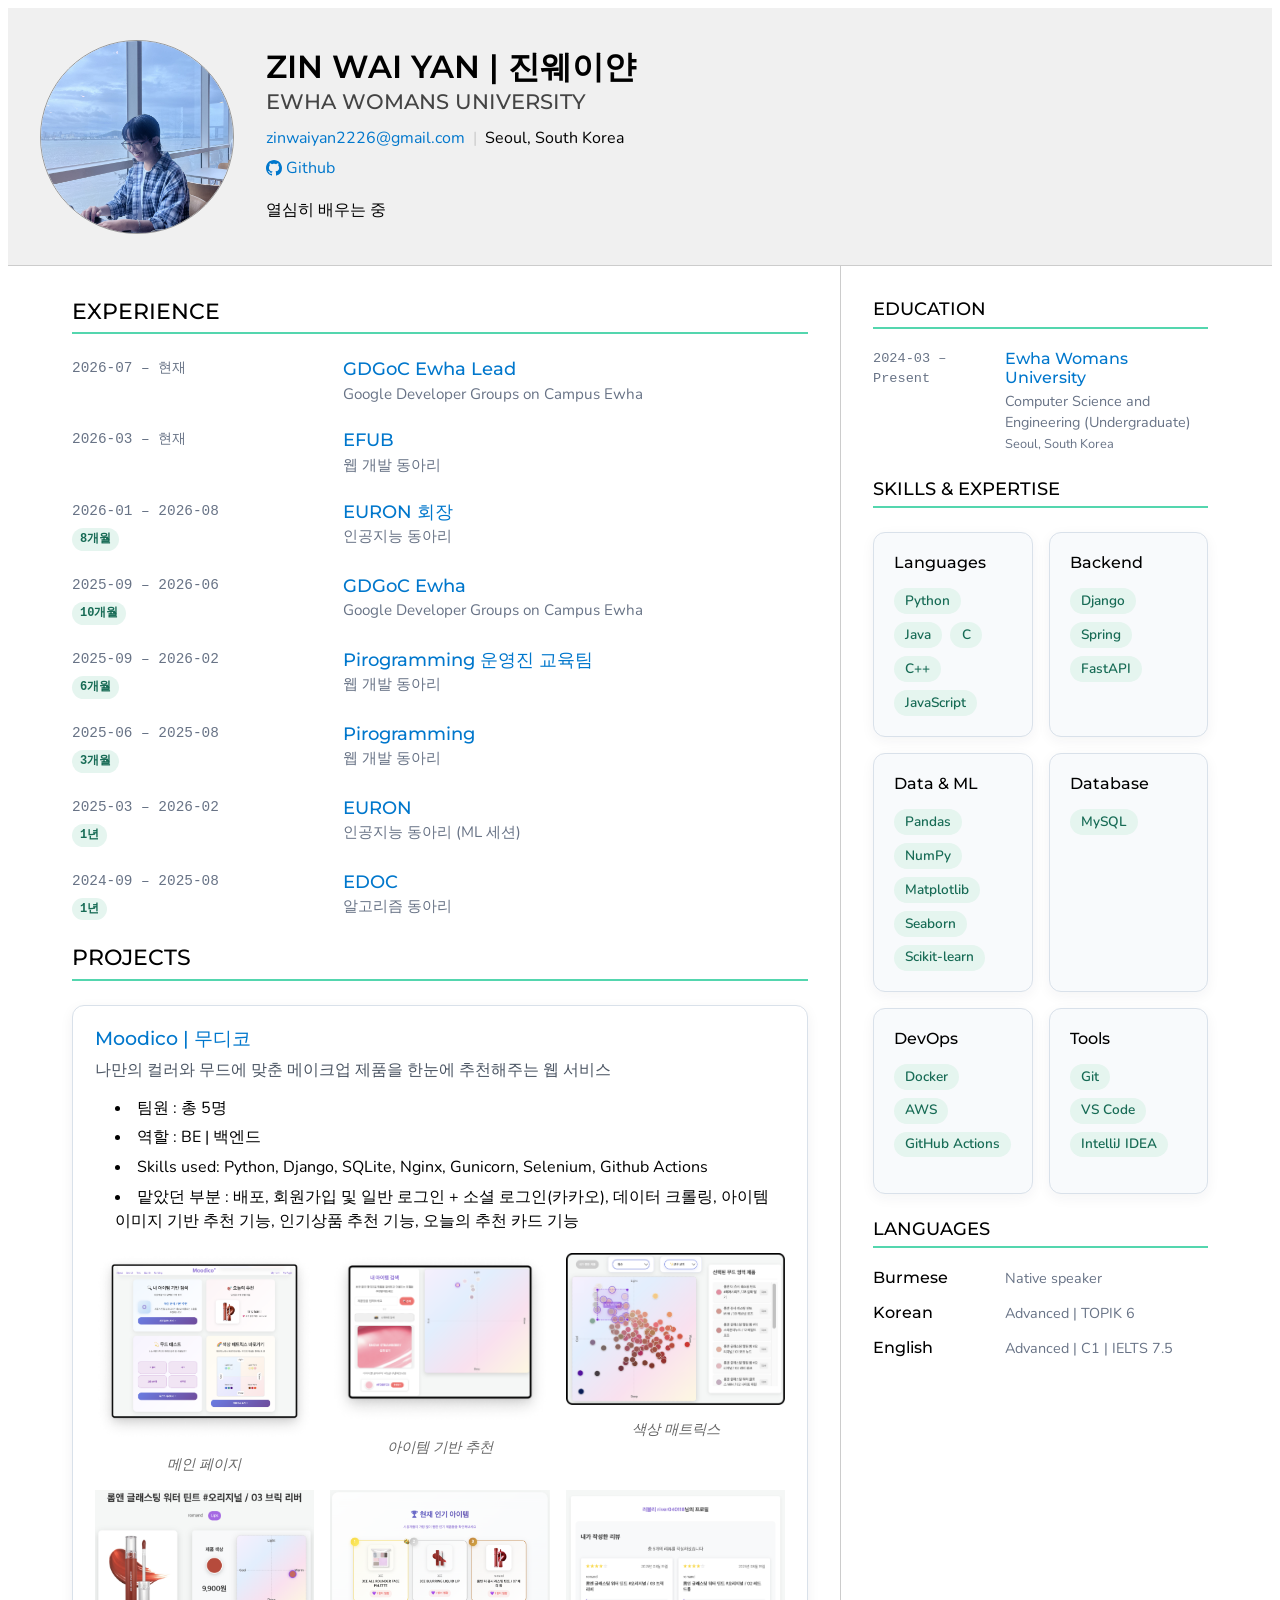
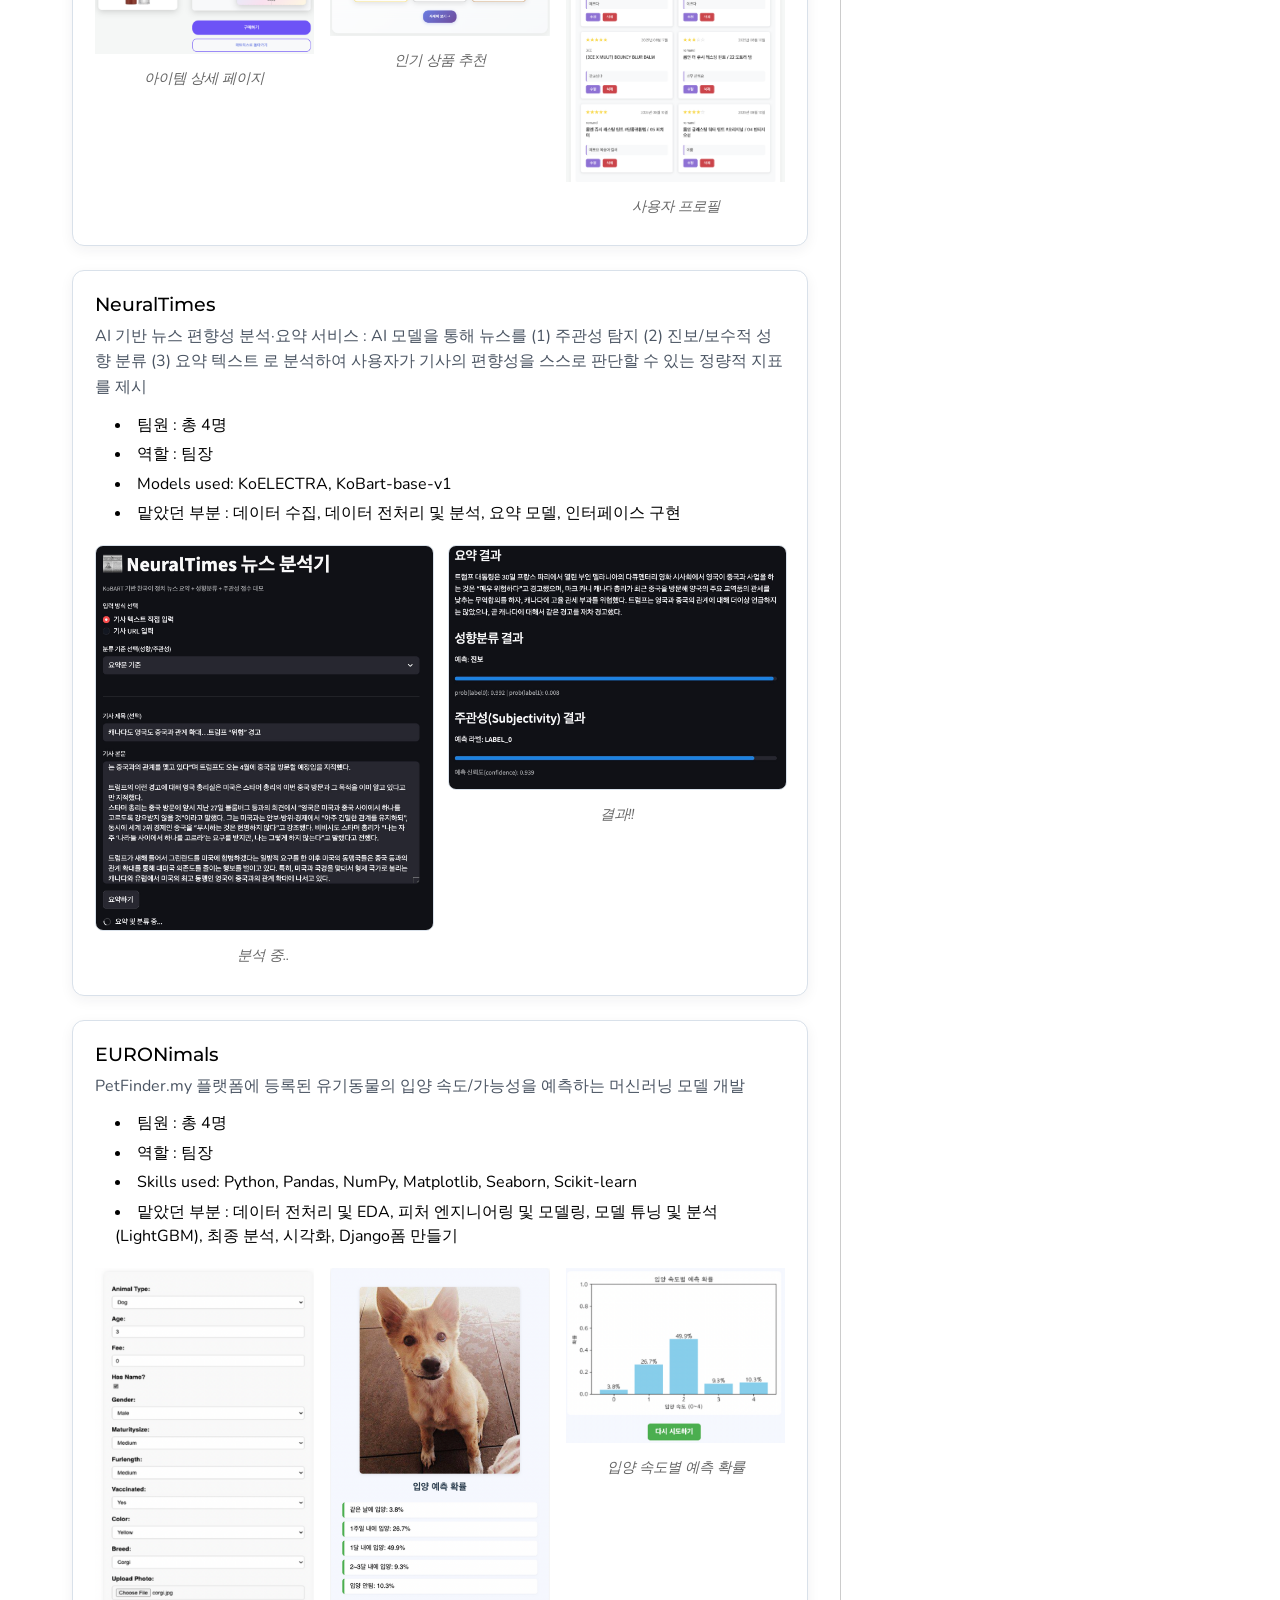
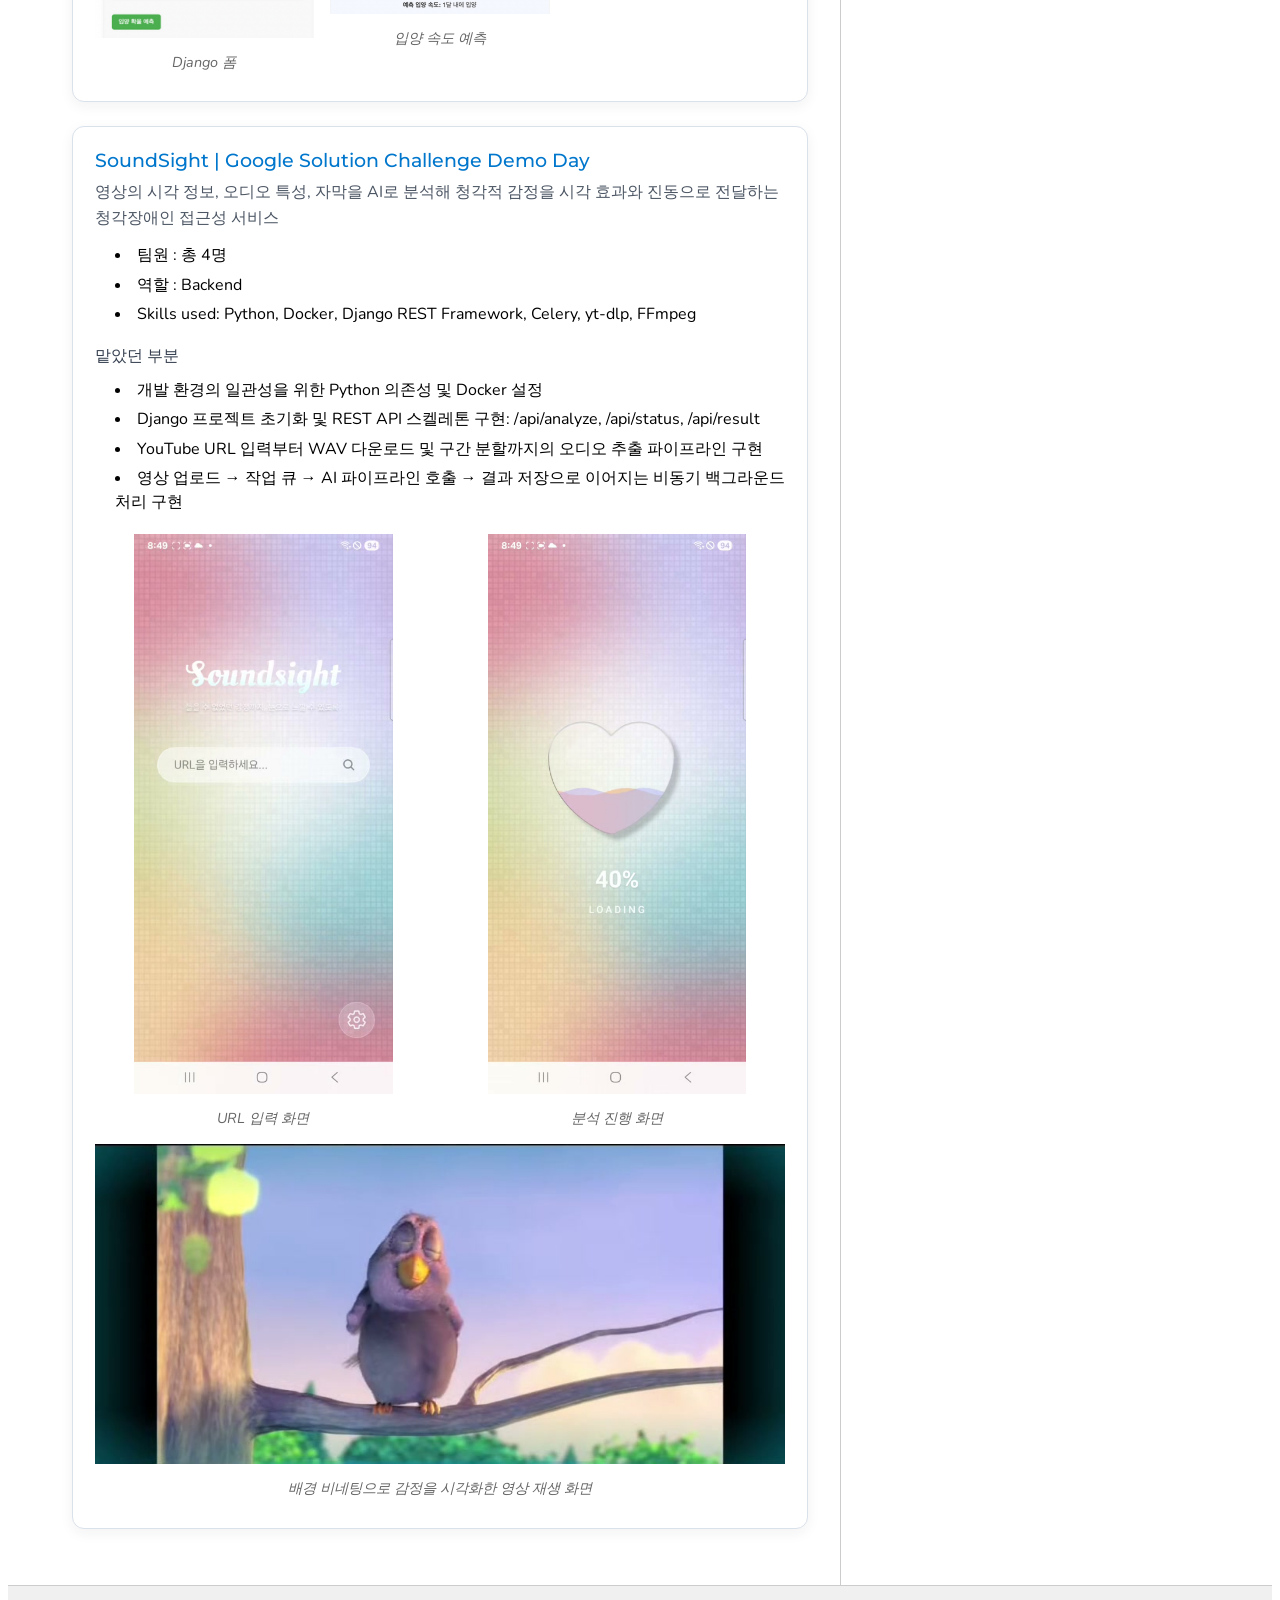
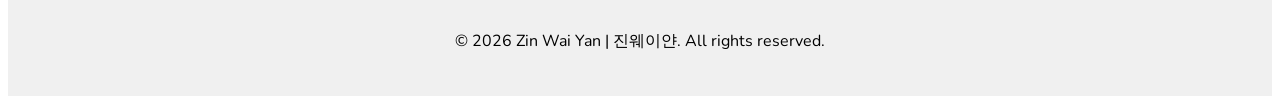
==== index.html @ 956d6617 "Update portfolio content and project galleries" ====
<!DOCTYPE html>
<html lang="en">
  <head>
    <meta charset="utf-8">
    <meta name="viewport" content="width=device-width, initial-scale=1">

    <!-- Site Info -->
    <title>Zin Wai Yan | 진웨이얀 - Portfolio</title>
    <meta name="description" content="Zin Wai Yan | 진웨이얀 - 열심히 배우는 중">
    <meta name="author" content="Zin Wai Yan | 진웨이얀">

    <!-- Open Graph Tags: The title of the page for social media sharing. It can match the title tag or be more descriptive. -->
    <meta property="og:title" content="Zin Wai Yan | 진웨이얀">

    <!-- Open Graph Tags: Typically set to "website" for static sites or "article" for content-heavy pages. -->
    <meta property="og:type" content="website">

    <!-- Open Graph Tags: The URL of the page, used to ensure link previews resolve to the correct page. -->
    <meta property="og:url" content="/index.html">

    <!-- Open Graph Tags: URL of an image that represents the page. Useful for link previews. -->
    <meta property="og:image" content="/portfolio_media/profile.jpg?v=3">

    <!-- Open Graph Tags: Provides an alternative text for the image to improve accessibility. -->
    <meta property="og:image:alt" content="Zin Wai Yan | 진웨이얀 Profile Image">

    <!-- Preconnect for Google Fonts -->
    <link rel="preconnect" href="https://fonts.googleapis.com">
    <link rel="preconnect" href="https://fonts.gstatic.com" crossorigin>

    <!-- Custom Font -->
    <link href="https://fonts.googleapis.com/css2?family=Montserrat:ital,wght@0,100..900;1,100..900&family=Nunito:ital,wght@0,200..1000;1,200..1000&display=swap"
          rel="stylesheet">

    <!-- Stylesheet -->
    <link rel="stylesheet" href="css/modern_normalize.css" />
    <link rel="stylesheet" href="css/html5bp.css">
    <link rel="stylesheet" href="css/main.css?v=10">

    <!-- Set a theme color that matches your website's primary color -->
    <meta name="theme-color" content="#fafafa">

    <!-- Favicon for all browsers -->
    <link rel="icon" href="/favicon.ico" sizes="any">
    <link rel="icon" href="/icon.svg" type="image/svg+xml">

    <!-- Apple touch icon for iOS devices -->
    <link rel="apple-touch-icon" sizes="180x180" href="/icon.png">

    <!-- Web app manifest for Progressive Web Apps -->
    <link rel="manifest" href="/site.webmanifest">

    <!-- Content Security Policy: Uncomment to enhance security by restricting where content can be loaded from (useful for preventing certain attacks like XSS). Update if adding external sources (e.g., Google Fonts, Bootstrap CDN, analytics, etc). -->
    <!-- <meta http-equiv="Content-Security-Policy" content=" default-src 'self'; script-src 'self' code.jquery.com; style-src 'self' fonts.googleapis.com; font-src fonts.gstatic.com; img-src 'self' images.examplecdn.com; "> -->
  </head>

  <body>
    <header class="page-header">
      <div class="container">
        <div class="header-top flex-responsive">
          
            <img class="header-image"
                 width="256"
                 height="256"
                 src="portfolio_media/profile.jpg?v=3"
                 alt="Zin Wai Yan | 진웨이얀 Profile Image" />
          
          <div class="header-info">
            <h1>Zin Wai Yan | 진웨이얀</h1>
            <h2 class="header-label">Ewha Womans University</h2>

              <address>
                <ul class="inline-list flex-responsive">
                  
                    <li>
                      <a href="mailto:zinwaiyan2226@gmail.com">zinwaiyan2226@gmail.com</a>
                    </li>
                  
                  
                  <li>Seoul, South Korea</li>
                </ul>
              </address>
            
            
              <ul class="inline-list flex-responsive">
                
                  <li>
                    <a href="https://github.com/ZinYan"
                       rel="noopener noreferrer"
                       aria-label="Github"
                       class="link-with-icon">
                      <svg aria-hidden="true"
     xmlns="http://www.w3.org/2000/svg"
     role="img"
     width="16"
     height="16"
     fill="currentColor"
     class="bi bi-github"
     viewBox="0 0 16 16">
  <path d="M8 0C3.58 0 0 3.58 0 8c0 3.54 2.29 6.53 5.47 7.59.4.07.55-.17.55-.38 0-.19-.01-.82-.01-1.49-2.01.37-2.53-.49-2.69-.94-.09-.23-.48-.94-.82-1.13-.28-.15-.68-.52-.01-.53.63-.01 1.08.58 1.23.82.72 1.21 1.87.87 2.33.66.07-.52.28-.87.51-1.07-1.78-.2-3.64-.89-3.64-3.95 0-.87.31-1.59.82-2.15-.08-.2-.36-1.02.08-2.12 0 0 .67-.21 2.2.82.64-.18 1.32-.27 2-.27s1.36.09 2 .27c1.53-1.04 2.2-.82 2.2-.82.44 1.1.16 1.92.08 2.12.51.56.82 1.27.82 2.15 0 3.07-1.87 3.75-3.65 3.95.29.25.54.73.54 1.48 0 1.07-.01 1.93-.01 2.2 0 .21.15.46.55.38A8.01 8.01 0 0 0 16 8c0-4.42-3.58-8-8-8" />
</svg>

                      Github
                    </a>
                  </li>
                
              </ul>
            
            <p class="header-summary">열심히 배우는 중</p>
          </div>
        </div>
      </div>
    </header>

    <div class="page-content">
      <div class="container">
        <main>

            <section class="experience-section">
              <h2 class="section-heading">Experience</h2>
              <article class="experience-item"><div class="experience-period">2026-07 – 현재</div><div class="experience-details"><h3><a href="https://www.instagram.com/gdg.ewha?igsh=ZzJtMmdzamJ3aWVy">GDGoC Ewha Lead</a></h3><p class="experience-type">Google Developer Groups on Campus Ewha</p></div></article>
              <article class="experience-item"><div class="experience-period">2026-03 – 현재</div><div class="experience-details"><h3><a href="https://www.instagram.com/ewha_efub?igsh=MW8yaXp4cGxzem56ag==">EFUB</a></h3><p class="experience-type">웹 개발 동아리</p></div></article>
              <article class="experience-item"><div class="experience-period">2026-01 – 2026-08 <span class="duration-badge">8개월</span></div><div class="experience-details"><h3><a href="https://www.instagram.com/euronewha_official?igsh=MW04cmZrdXU3cmtndg==">EURON 회장</a></h3><p class="experience-type">인공지능 동아리</p></div></article>
              <article class="experience-item"><div class="experience-period">2025-09 – 2026-06 <span class="duration-badge">10개월</span></div><div class="experience-details"><h3><a href="https://www.instagram.com/gdg.ewha?igsh=ZzJtMmdzamJ3aWVy">GDGoC Ewha</a></h3><p class="experience-type">Google Developer Groups on Campus Ewha</p></div></article>
              <article class="experience-item"><div class="experience-period">2025-09 – 2026-02 <span class="duration-badge">6개월</span></div><div class="experience-details"><h3><a href="https://www.instagram.com/pirogramming_official?igsh=djZkaHlrbmgxb2du">Pirogramming 운영진 교육팀</a></h3><p class="experience-type">웹 개발 동아리</p></div></article>
              <article class="experience-item"><div class="experience-period">2025-06 – 2025-08 <span class="duration-badge">3개월</span></div><div class="experience-details"><h3><a href="https://www.instagram.com/pirogramming_official?igsh=djZkaHlrbmgxb2du">Pirogramming</a></h3><p class="experience-type">웹 개발 동아리</p></div></article>
              <article class="experience-item"><div class="experience-period">2025-03 – 2026-02 <span class="duration-badge">1년</span></div><div class="experience-details"><h3><a href="https://www.instagram.com/euronewha_official?igsh=MW04cmZrdXU3cmtndg==">EURON</a></h3><p class="experience-type">인공지능 동아리 (ML 세션)</p></div></article>
              <article class="experience-item"><div class="experience-period">2024-09 – 2025-08 <span class="duration-badge">1년</span></div><div class="experience-details"><h3><a href="https://www.instagram.com/ewha_edoc?igsh=MTJzbm9vZ3NydjlnNw==">EDOC</a></h3><p class="experience-type">알고리즘 동아리</p></div></article>
            </section>
          
            <section class="projects-section">
              <h2 class="section-heading">Projects</h2>
                <article class="project-card">
                  <h3>
                    
                      <a href="https://github.com/pirogramming/Moodico">Moodico | 무디코</a>
                    
                  </h3>
                  <p>나만의 컬러와 무드에 맞춘 메이크업 제품을 한눈에 추천해주는 웹 서비스 </p>
                  
                    <ul>
                      <li>팀원 : 총 5명</li><li>역할 : BE | 백엔드</li><li>Skills used: Python, Django, SQLite, Nginx, Gunicorn, Selenium, Github Actions</li><li>맡았던 부분 : 배포, 회원가입 및 일반 로그인 + 소셜 로그인(카카오), 데이터 크롤링, 아이템 이미지 기반 추천 기능, 인기상품 추천 기능, 오늘의 추천 카드 기능</li>
                    </ul>
                  
                  
                    <div class="gallery main-gallery">
                      
                        <figure>
                          <img width="600"
                               height="338"
                               src="portfolio_media/moodico_main.png"
                               alt="메인 페이지">
                          <figcaption>메인 페이지</figcaption>
                        </figure>
                      
                        <figure>
                          <img width="600"
                               height="338"
                               src="portfolio_media/item_based_recommendation.png"
                               alt="아이템 기반 추천">
                          <figcaption>아이템 기반 추천</figcaption>
                        </figure>
                      
                        <figure>
                          <img width="600"
                               height="338"
                               src="portfolio_media/matrix_based.png"
                               alt="색상 매트릭스">
                          <figcaption>색상 매트릭스</figcaption>
                        </figure>
                      
                        <figure>
                          <img width="600"
                               height="338"
                               src="portfolio_media/detail_page.png"
                               alt="아이템 상세 페이지">
                          <figcaption>아이템 상세 페이지</figcaption>
                        </figure>
                      
                        <figure>
                          <img width="600"
                               height="338"
                               src="portfolio_media/popularity_ranking.png"
                               alt="인기 상품 추천">
                          <figcaption>인기 상품 추천</figcaption>
                        </figure>
                      
                        <figure>
                          <img width="600"
                               height="338"
                               src="portfolio_media/user_profile.png"
                               alt="사용자 프로필">
                          <figcaption>사용자 프로필</figcaption>
                        </figure>
                      
                    </div>
                  
                </article>
              
                <article class="project-card">
                  <h3>
                    
                      NeuralTimes
                    
                  </h3>
                  <p>AI 기반 뉴스 편향성 분석·요약 서비스 : AI 모델을 통해 뉴스를 (1) 주관성 탐지 (2) 진보/보수적 성향 분류 (3) 요약 텍스트 로 분석하여 사용자가 기사의 편향성을 스스로 판단할 수 있는 정량적 지표를 제시</p>
                  
                    <ul>
                      <li>팀원 : 총 4명</li><li>역할 : 팀장</li><li>Models used: KoELECTRA, KoBart-base-v1</li><li>맡았던 부분 : 데이터 수집, 데이터 전처리 및 분석, 요약 모델, 인터페이스 구현</li>
                    </ul>
                  
                  
                    <div class="gallery main-gallery neuraltimes-gallery">
                      
                        <figure>
                          <img width="600"
                               height="338"
                               src="portfolio_media/neuraltimes1.JPG"
                               alt="분석 중..">
                          <figcaption>분석 중..</figcaption>
                        </figure>
                      
                        <figure>
                          <img width="600"
                               height="338"
                               src="portfolio_media/neuraltimes2.JPG"
                               alt="결과!!">
                          <figcaption>결과!!</figcaption>
                        </figure>
                      
                    </div>
                  
                </article>
              
                <article class="project-card">
                  <h3>
                    
                      EURONimals
                    
                  </h3>
                  <p>PetFinder.my 플랫폼에 등록된 유기동물의 입양 속도/가능성을 예측하는 머신러닝 모델 개발</p>
                  
                    <ul>
                      <li>팀원 : 총 4명</li><li>역할 : 팀장</li><li>Skills used: Python, Pandas, NumPy, Matplotlib, Seaborn, Scikit-learn</li><li>맡았던 부분 : 데이터 전처리 및 EDA, 피처 엔지니어링 및 모델링, 모델 튜닝 및 분석(LightGBM), 최종 분석, 시각화, Django폼 만들기</li>
                    </ul>
                  
                  
                    <div class="gallery main-gallery">
                      
                        <figure>
                          <img width="600"
                               height="338"
                               src="portfolio_media/euronimals1.png"
                               alt="Django 폼">
                          <figcaption>Django 폼</figcaption>
                        </figure>
                      
                        <figure>
                          <img width="600"
                               height="338"
                               src="portfolio_media/euronimals2.png"
                               alt="입양 속도 예측">
                          <figcaption>입양 속도 예측</figcaption>
                        </figure>
                      
                        <figure>
                          <img width="600"
                               height="338"
                               src="portfolio_media/euronimals3.png"
                               alt="입양 속도별 예측 확률">
                          <figcaption>입양 속도별 예측 확률</figcaption>
                        </figure>
                      
                    </div>
                  
                </article>

                <article class="project-card">
                  <h3><a href="https://github.com/ZinYan/2026-SolutionChallenge">SoundSight | Google Solution Challenge Demo Day</a></h3>
                  <p>영상의 시각 정보, 오디오 특성, 자막을 AI로 분석해 청각적 감정을 시각 효과와 진동으로 전달하는 청각장애인 접근성 서비스</p>
                  <ul>
                    <li>팀원 : 총 4명</li>
                    <li>역할 : Backend</li>
                    <li>Skills used: Python, Docker, Django REST Framework, Celery, yt-dlp, FFmpeg</li>
                  </ul>
                  <h4 class="project-subheading">맡았던 부분</h4>
                  <ul>
                    <li>개발 환경의 일관성을 위한 Python 의존성 및 Docker 설정</li>
                    <li>Django 프로젝트 초기화 및 REST API 스켈레톤 구현: /api/analyze, /api/status, /api/result</li>
                    <li>YouTube URL 입력부터 WAV 다운로드 및 구간 분할까지의 오디오 추출 파이프라인 구현</li>
                    <li>영상 업로드 → 작업 큐 → AI 파이프라인 호출 → 결과 저장으로 이어지는 비동기 백그라운드 처리 구현</li>
                  </ul>
                  <div class="gallery main-gallery soundsight-gallery">
                    <figure>
                      <img width="443" height="960" src="portfolio_media/soundsight_01.jpg" alt="URL 입력 화면">
                      <figcaption>URL 입력 화면</figcaption>
                    </figure>
                    <figure>
                      <img width="443" height="960" src="portfolio_media/soundsight_02.jpg" alt="분석 진행 화면">
                      <figcaption>분석 진행 화면</figcaption>
                    </figure>
                    <figure>
                      <img width="886" height="410" src="portfolio_media/soundsight_04.jpg" alt="배경 비네팅으로 감정을 시각화한 영상 재생 화면">
                      <figcaption>배경 비네팅으로 감정을 시각화한 영상 재생 화면</figcaption>
                    </figure>
                  </div>
                </article>

            </section>






          
        </main>

        <!-- Sidebar Section -->
        <aside>
          
            <section class="education-section">
              <h2 class="section-heading">Education</h2>
              
                <article class="education-item">
                  <div class="education-period">2024-03 – Present</div>
                  <div class="education-details">
                    <h3><a href="https://ewha.ac.kr">Ewha Womans University</a></h3>
                    <p class="education-degree">Computer Science and Engineering (Undergraduate)</p>
                    <p class="education-location">Seoul, South Korea</p>
                  </div>
                </article>
              
            </section>
          

          
            <section class="skills-section">
              <h2 class="section-heading">Skills &amp; Expertise</h2>
              <div class="skills-grid">
                <article class="skill-card"><h3>Languages</h3><div class="skill-tags"><span class="skill-tag">Python</span><span class="skill-tag">Java</span><span class="skill-tag">C</span><span class="skill-tag">C++</span><span class="skill-tag">JavaScript</span></div></article>
                <article class="skill-card"><h3>Backend</h3><div class="skill-tags"><span class="skill-tag">Django</span><span class="skill-tag">Spring</span><span class="skill-tag">FastAPI</span></div></article>
                <article class="skill-card"><h3>Data &amp; ML</h3><div class="skill-tags"><span class="skill-tag">Pandas</span><span class="skill-tag">NumPy</span><span class="skill-tag">Matplotlib</span><span class="skill-tag">Seaborn</span><span class="skill-tag">Scikit-learn</span></div></article>
                <article class="skill-card"><h3>Database</h3><div class="skill-tags"><span class="skill-tag">MySQL</span></div></article>
                <article class="skill-card"><h3>DevOps</h3><div class="skill-tags"><span class="skill-tag">Docker</span><span class="skill-tag">AWS</span><span class="skill-tag">GitHub Actions</span></div></article>
                <article class="skill-card"><h3>Tools</h3><div class="skill-tags"><span class="skill-tag">Git</span><span class="skill-tag">VS Code</span><span class="skill-tag">IntelliJ IDEA</span></div></article>
              </div>
            </section>
          

          
            <section class="languages-section">
              <h2 class="section-heading">Languages</h2>
              <div class="languages-list">
                
                  <article class="language-item">
                    <h3>Burmese</h3>
                    <p>Native speaker</p>
                  </article>
                
                  <article class="language-item">
                    <h3>Korean</h3>
                    <p>Advanced | TOPIK 6</p>
                  </article>
                
                  <article class="language-item">
                    <h3>English</h3>
                    <p>Advanced | C1 | IELTS 7.5</p>
                  </article>
                
              </div>
            </section>
          

        </aside>
      </div>
    </div>

    <footer class="page-footer">
      <div class="container">
        <p>© 2026 Zin Wai Yan | 진웨이얀. All rights reserved.</p>
      </div>
    </footer>

    <script src="js/app.js"></script>
  </body>
</html>
---- css/main.css ----
:root {
  --link-color: #0077cc;
  --link-color-hover: #00487c;
  --header-footer-bg-color: #f0f0f0;
  --aside-accent-color: #9d836b;
  --skill-bar-fill-color: #f3e4c6;
  --blockquote-bg-color: #f7fafc;
  --blockquote-accent-color: #4a5568;
  --blockquote-text-color: #4a5568;
  --spacing-inline: 0.5rem;
}

/* Base Styles */
body {
  font-family: "Nunito", "Segoe UI", "Helvetica Neue", Helvetica, Arial,
    sans-serif;
  font-weight: 400;
  display: grid;
  grid-template-rows: auto 1fr auto;
  min-height: 100vh;
}

h1,
h2,
h3,
h4,
h5,
h6 {
  margin: 0;
  font-family: "Montserrat", "Segoe UI", "Helvetica Neue", Helvetica, Arial,
    sans-serif;
  font-weight: 400;
  line-height: 1.2;
}

h1 {
  font-size: 2rem;
  font-weight: 600;
  text-transform: uppercase;
}

h2 {
  font-size: 1.4rem;
  font-weight: 500;
  text-transform: uppercase;
}

h3 {
  font-size: 1.1rem;
  font-weight: 500;
}

h4 {
  font-size: 1rem;
  font-weight: 500;
}

h5 {
  font-size: 1rem;
  font-weight: 500;
}

h6 {
  font-size: 1rem;
  font-weight: 500;
}

p {
  margin: 0.75rem 0;
}

a {
  color: var(--link-color) !important;
  text-decoration: none;
}

a:hover {
  color: var(--link-color-hover);
  text-decoration: underline;
}

address {
  font-style: normal;
}

figure,
ul {
  margin: 0;
  padding: 0;
}

header,
main,
aside,
footer {
  padding: 2rem;
}

header {
  padding-bottom: 0.5rem;
}

aside {
  border-top: 1px solid #ccc;
}

footer {
  text-align: center;
}

section {
  margin-bottom: 1.5rem;
}

/* Utility */
.block {
  display: block;
  margin: 0.25rem 0;
}

.flex-responsive {
  display: flex;
  flex-direction: column;
  align-items: center;
  text-align: center;
}

/* Main Layout */
.container {
  width: 100%;
  max-width: 1200px;
  margin: 0 auto;
}

.page-content .container {
  display: grid;
  grid-template-columns: 1fr;
}

.page-header,
.page-footer {
  background: var(--header-footer-bg-color);
}

.page-header {
  border-bottom: 1px solid #ccc;
}

.page-header .container {
  display: flex;
  flex-direction: column;
}

.header-top {
  gap: 1rem;
}

.header-image {
  width: 100%;
  max-width: 256px;
  aspect-ratio: 1 / 1;
  border-radius: 50%;
  object-fit: cover;
  border: 1px solid #999;
}

.header-info ul {
  margin: 1rem 0;
}

.link-with-icon {
  display: flex;
  align-items: center;
  gap: 0.25rem;
}

.header-label {
  font-size: 1.3rem;
  color: #444;
  margin-top: 0.2rem;
  margin-bottom: 0.8rem;
}

.header-summary {
  margin: 1.25rem 0;
}

.page-footer {
  border-top: 1px solid #ccc;
}

.section-heading {
  display: flex;
  align-items: center;
  text-align: center;
  margin-bottom: 1rem;
}

.section-heading::before,
.section-heading::after {
  content: "";
  flex: 1;
  border-bottom: 1px solid #ccc;
  margin: 0 1rem;
}

aside .section-heading {
  align-items: flex-start;
  text-align: left;
  border-left: 4px solid var(--aside-accent-color);
  padding-left: 0.5rem;
  margin-bottom: 0.75rem;
}

aside .section-heading::before,
aside .section-heading::after {
  content: none;
}

.section-label {
  font-family: inherit;
  font-size: 0.9rem;
  color: #444;
  font-weight: 400;
}

.section-label {
  margin-top: 0.25rem;
  margin-bottom: 0.5rem;
}

.experience-section > .section-heading,
.skills-section > .section-heading {
  display: block;
  margin-bottom: 1.5rem;
  padding: 0 0 0.45rem;
  border: 0;
  border-bottom: 2px solid #54d6ae;
  text-align: left;
}

.experience-section > .section-heading::before,
.experience-section > .section-heading::after,
.skills-section > .section-heading::before,
.skills-section > .section-heading::after {
  content: none;
}

.experience-item {
  display: grid;
  grid-template-columns: minmax(160px, 0.85fr) minmax(0, 1.65fr);
  gap: 2rem;
  align-items: start;
  margin-bottom: 1.5rem;
}

.experience-period {
  color: #687386;
  font-family: ui-monospace, SFMono-Regular, Menlo, Monaco, Consolas, monospace;
  font-size: 0.9rem;
  line-height: 1.5;
  white-space: nowrap;
}

.experience-period .duration-badge {
  display: table;
  margin: 0.35rem 0 0;
  font-family: inherit;
}

.experience-details h3 {
  margin: 0 0 0.2rem;
}

.experience-type {
  margin: 0;
  color: #687386;
  font-size: 0.95rem;
  line-height: 1.5;
}

.education-section .section-heading,
.languages-section .section-heading {
  display: block;
  margin-bottom: 1.25rem;
  padding: 0 0 0.45rem;
  border: 0;
  border-bottom: 2px solid #54d6ae;
  text-align: left;
}

.education-section .section-heading::before,
.education-section .section-heading::after,
.languages-section .section-heading::before,
.languages-section .section-heading::after {
  content: none;
}

.education-item {
  display: grid;
  grid-template-columns: minmax(110px, 0.8fr) minmax(0, 1.4fr);
  gap: 1rem;
  align-items: start;
}

.education-period {
  color: #687386;
  font-family: ui-monospace, SFMono-Regular, Menlo, Monaco, Consolas, monospace;
  font-size: 0.85rem;
  line-height: 1.5;
}

.education-details h3 {
  margin: 0 0 0.25rem;
}

.education-degree,
.education-location {
  margin: 0.15rem 0 0;
  color: #687386;
  font-size: 0.9rem;
  line-height: 1.45;
}

.education-location {
  font-size: 0.8rem;
}

.projects-section > .section-heading {
  display: block;
  margin-bottom: 1.5rem;
  padding-bottom: 0.45rem;
  border-bottom: 2px solid #54d6ae;
  text-align: left;
}

.projects-section > .section-heading::before,
.projects-section > .section-heading::after {
  content: none;
}

.project-card {
  margin-bottom: 1.5rem;
  padding: 1.35rem;
  border: 1px solid #d9e1ea;
  border-radius: 12px;
  background: #fff;
  box-shadow: 0 4px 14px rgba(30, 41, 59, 0.06);
}

.project-card > h3 {
  margin-top: 0;
  margin-bottom: 0.5rem;
  font-size: 1.2rem;
}

.project-card > p {
  margin-top: 0;
  color: #4b5563;
  line-height: 1.6;
}

.project-card > ul {
  margin-bottom: 1.25rem;
  padding-left: 1.25rem;
}

.project-card > ul li {
  margin-bottom: 0.35rem;
  line-height: 1.5;
}

.project-subheading {
  margin: 1rem 0 0.35rem;
  color: #374151;
  font-size: 1rem;
}

.project-videos {
  display: grid;
  place-items: center;
  margin-top: 1rem;
}

.project-videos figure {
  width: min(100%, 420px);
}

.project-video {
  display: block;
  width: 100%;
  max-height: 620px;
  border-radius: 10px;
  background: #111827;
}

.main-gallery.soundsight-gallery {
  grid-template-columns: repeat(2, minmax(0, 1fr));
  align-items: start;
}

.soundsight-gallery img {
  max-height: 560px;
  object-fit: contain;
}

.soundsight-gallery figure:last-child {
  grid-column: 1 / -1;
}

.main-gallery.neuraltimes-gallery {
  grid-template-columns: repeat(2, minmax(0, 1fr));
  gap: 1rem;
}

.neuraltimes-gallery img {
  width: 100%;
  max-height: 460px;
  object-fit: contain;
  border: 1px solid #d9e1ea;
  border-radius: 8px;
}

@media (max-width: 600px) {
  .main-gallery.neuraltimes-gallery {
    grid-template-columns: 1fr;
  }
}

@media (max-width: 600px) {
  .main-gallery.soundsight-gallery {
    grid-template-columns: 1fr;
  }
}

.languages-list {
  display: grid;
  gap: 0.9rem;
}

.language-item {
  display: grid;
  grid-template-columns: minmax(110px, 0.8fr) minmax(0, 1.4fr);
  gap: 1rem;
  align-items: baseline;
}

.language-item h3,
.language-item p {
  margin: 0;
}

.language-item p {
  color: #687386;
  font-size: 0.9rem;
  line-height: 1.45;
}

.duration-badge {
  display: inline-block;
  margin-left: 0.5rem;
  padding: 0.15rem 0.5rem;
  border-radius: 999px;
  background-color: #e5f5ef;
  color: #176b55;
  font-size: 0.75rem;
  font-weight: 600;
  vertical-align: middle;
}

@media (max-width: 600px) {
  .experience-item {
    grid-template-columns: 1fr;
    gap: 0.25rem;
    margin-bottom: 1.5rem;
  }

  .experience-period {
    white-space: normal;
  }
}

@media (max-width: 420px) {
  .education-item,
  .language-item {
    grid-template-columns: 1fr;
    gap: 0.35rem;
  }
}

/* Images */
img {
  max-width: 100%;
  height: auto;
}

.gallery {
  display: grid;
  gap: 1rem;
  justify-items: center;
  margin: 0.5rem 0;
}

.main-gallery {
  grid-template-columns: 1fr;
}

.side-gallery {
  grid-template-columns: 1fr;
}

figcaption {
  text-align: center;
  color: #666;
  font-size: 0.9rem;
  margin-top: 0.5rem;
  font-style: italic;
}

/* Lists */
main ul,
aside ul {
  list-style-type: disc;
  list-style-position: inside;
  padding-left: 0;
  margin: 0.75rem 0;
}

main li,
aside li {
  margin-bottom: 0.5rem;
}

.unstyled-list {
  list-style: none;
}

.inline-list {
  list-style: none;
  gap: 0.25rem;
}

.inline-list li {
  display: flex; /* This is for HTML Whitespace Issues */
}

/* Skills */
.skills-grid {
  display: grid;
  grid-template-columns: repeat(2, minmax(0, 1fr));
  gap: 1rem;
}

.skill-card {
  min-height: 9rem;
  padding: 1.25rem;
  border: 1px solid #d9e1ea;
  border-radius: 12px;
  background: #f8fafc;
  box-shadow: 0 4px 14px rgba(30, 41, 59, 0.05);
}

.skill-card h3 {
  margin: 0 0 1rem;
}

.skill-tags {
  display: flex;
  flex-wrap: wrap;
  gap: 0.5rem;
}

.skill-tag {
  display: inline-flex;
  align-items: center;
  padding: 0.3rem 0.7rem;
  border-radius: 999px;
  background: #e5f5ef;
  color: #176b55;
  font-size: 0.85rem;
  font-weight: 600;
  line-height: 1.2;
}

@media (max-width: 600px) {
  .skills-grid {
    grid-template-columns: 1fr;
  }

  .skill-card {
    min-height: auto;
  }
}

/* Legacy skillbars */
.skill-bar {
  width: 100%;
  height: 1.5rem;
  margin-top: 0.25rem;
  margin-bottom: 1rem;
  background: #eee;
  border: 1px solid #848484;
  border-radius: 2px;
  overflow: hidden;
}

.skill-bar-fill {
  height: 100%;
  background: var(--skill-bar-fill-color) !important;
  border-right: 1px solid #848484;
  border-radius: 2px;
  display: flex;
  align-items: center;
  padding-left: 0.5rem;
}

.skill-bar-label {
  color: #333;
  font-size: 0.9rem;
  white-space: nowrap;
}

.w-0 {
  width: 0%;
}

.w-10 {
  width: 10%;
}

.w-20 {
  width: 20%;
}

.w-25 {
  width: 25%;
}

.w-30 {
  width: 30%;
}

.w-40 {
  width: 40%;
}

.w-50 {
  width: 50%;
}

.w-60 {
  width: 60%;
}

.w-70 {
  width: 70%;
}

.w-75 {
  width: 75%;
}

.w-80 {
  width: 80%;
}

.w-90 {
  width: 90%;
}

.w-100 {
  width: 100%;
  border-right: none;
}

/* Blockquotes */
blockquote {
  margin: 1rem 2rem;
  padding: 1.5rem 2rem;
  background-color: var(--blockquote-bg-color);
  border-left: 4px solid var(--blockquote-accent-color);
  font-style: italic;
  color: var(--blockquote-text-color);
  line-height: 1.6;
  border-radius: 0 4px 4px 0;
  box-shadow: 0 1px 3px rgba(0, 0, 0, 0.1);
}

@media (min-width: 37.5rem) {
  .main-gallery {
    grid-template-columns: repeat(3, 1fr);
  }

  .side-gallery {
    grid-template-columns: repeat(2, 1fr);
  }
}

@media (min-width: 48rem) {
  aside {
    border-top: none;
    border-left: 1px solid #ccc;
  }

  aside h1 {
    font-size: 1.4rem;
  }

  aside h2 {
    font-size: 1.1rem;
  }

  aside h3 {
    font-size: 1rem;
  }

  aside h4 {
    font-size: 1rem;
  }

  aside h5 {
    font-size: 1rem;
  }

  aside h6 {
    font-size: 1rem;
  }

  header {
    padding-bottom: 1.5rem;
  }

  .flex-responsive {
    flex-direction: row;
    align-items: flex-start;
    text-align: left;
  }

  .page-content .container {
    grid-template-columns: 2fr 1fr;
  }

  .header-top {
    gap: 2rem;
  }

  .header-image {
    max-width: 192px;
  }

  .header-info {
    margin-top: 0.5rem;
  }

  .page-header ul {
    margin: 0.5rem 0;
  }

  .inline-list {
    gap: var(--spacing-inline);
  }

  .inline-list li:not(:last-child)::after {
    content: "|";
    margin-left: var(--spacing-inline);
    color: #ccc;
  }

  .side-gallery {
    grid-template-columns: 1fr;
  }
}

@media print {
  .skill-bar-label {
    background: transparent !important;
    background-color: transparent !important;
    mix-blend-mode: darken;
  }

  body {
    -webkit-print-color-adjust: exact !important;
    print-color-adjust: exact !important;
  }
}
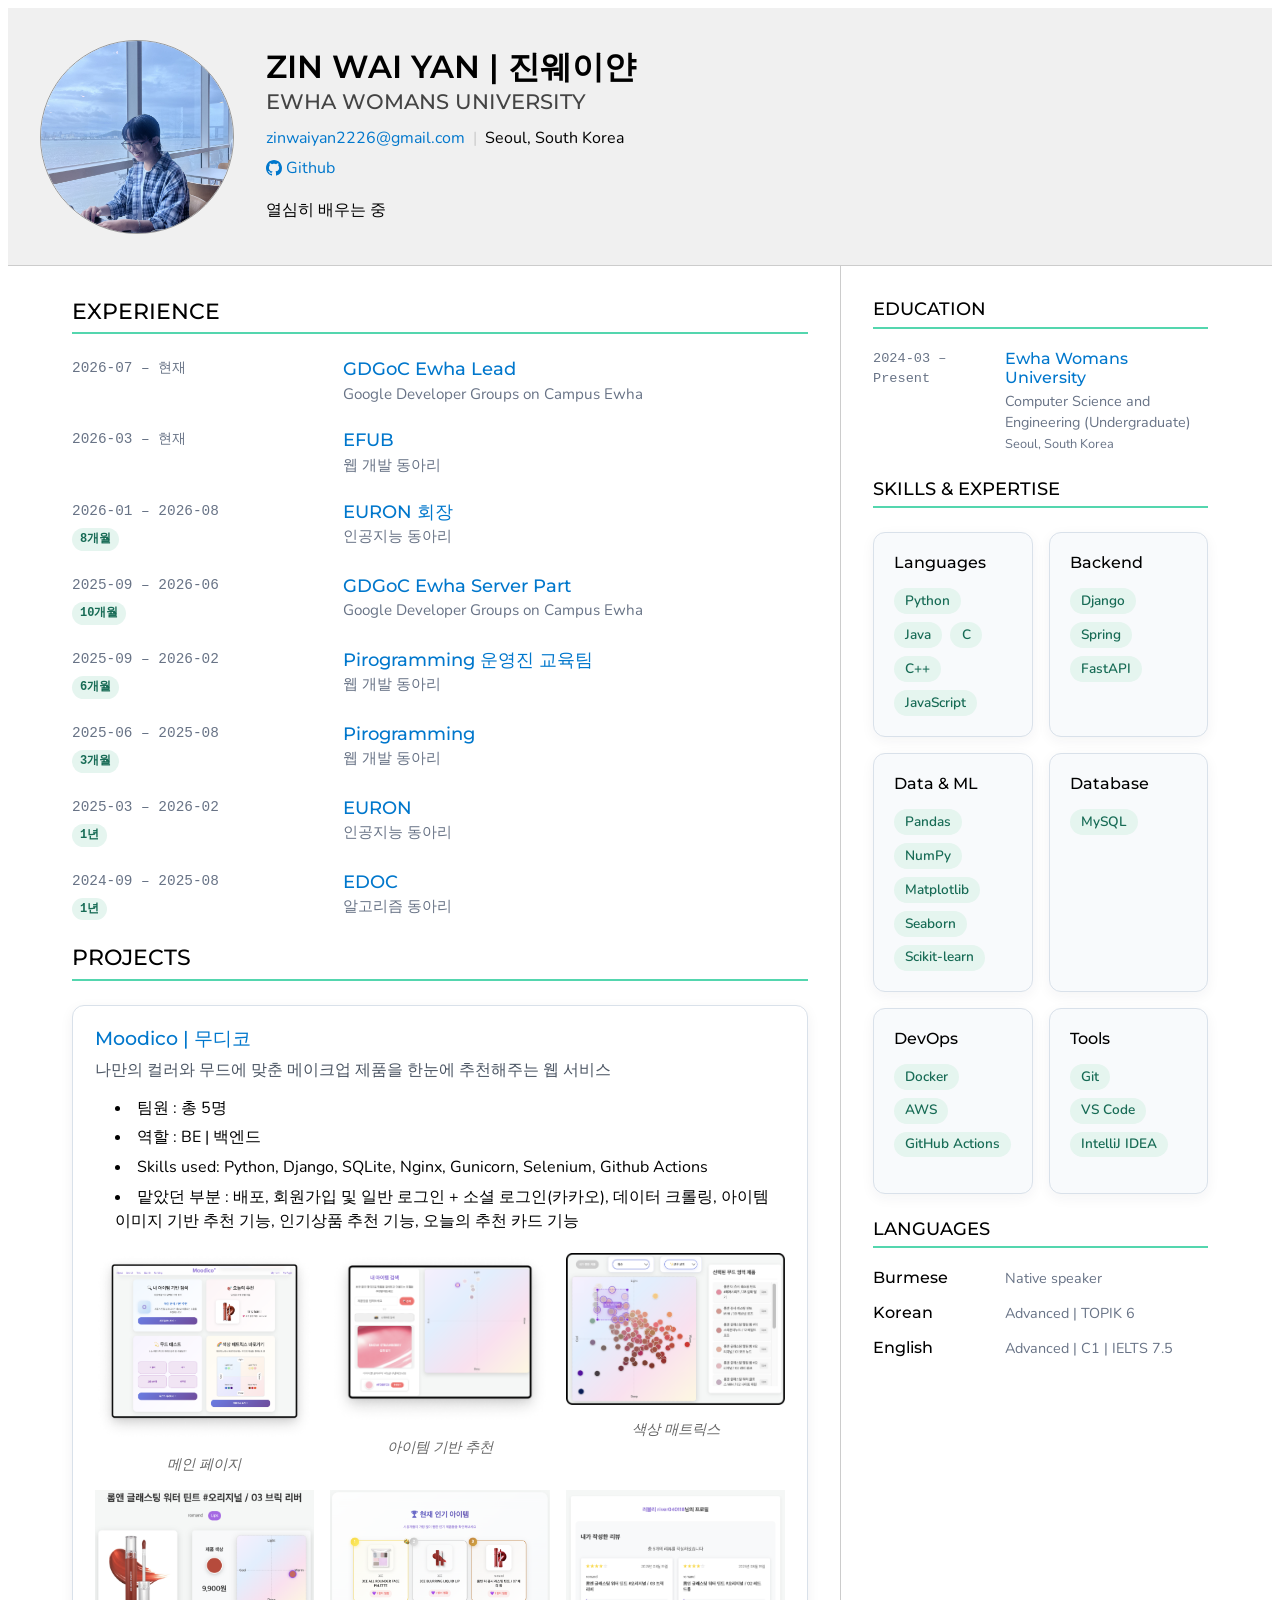
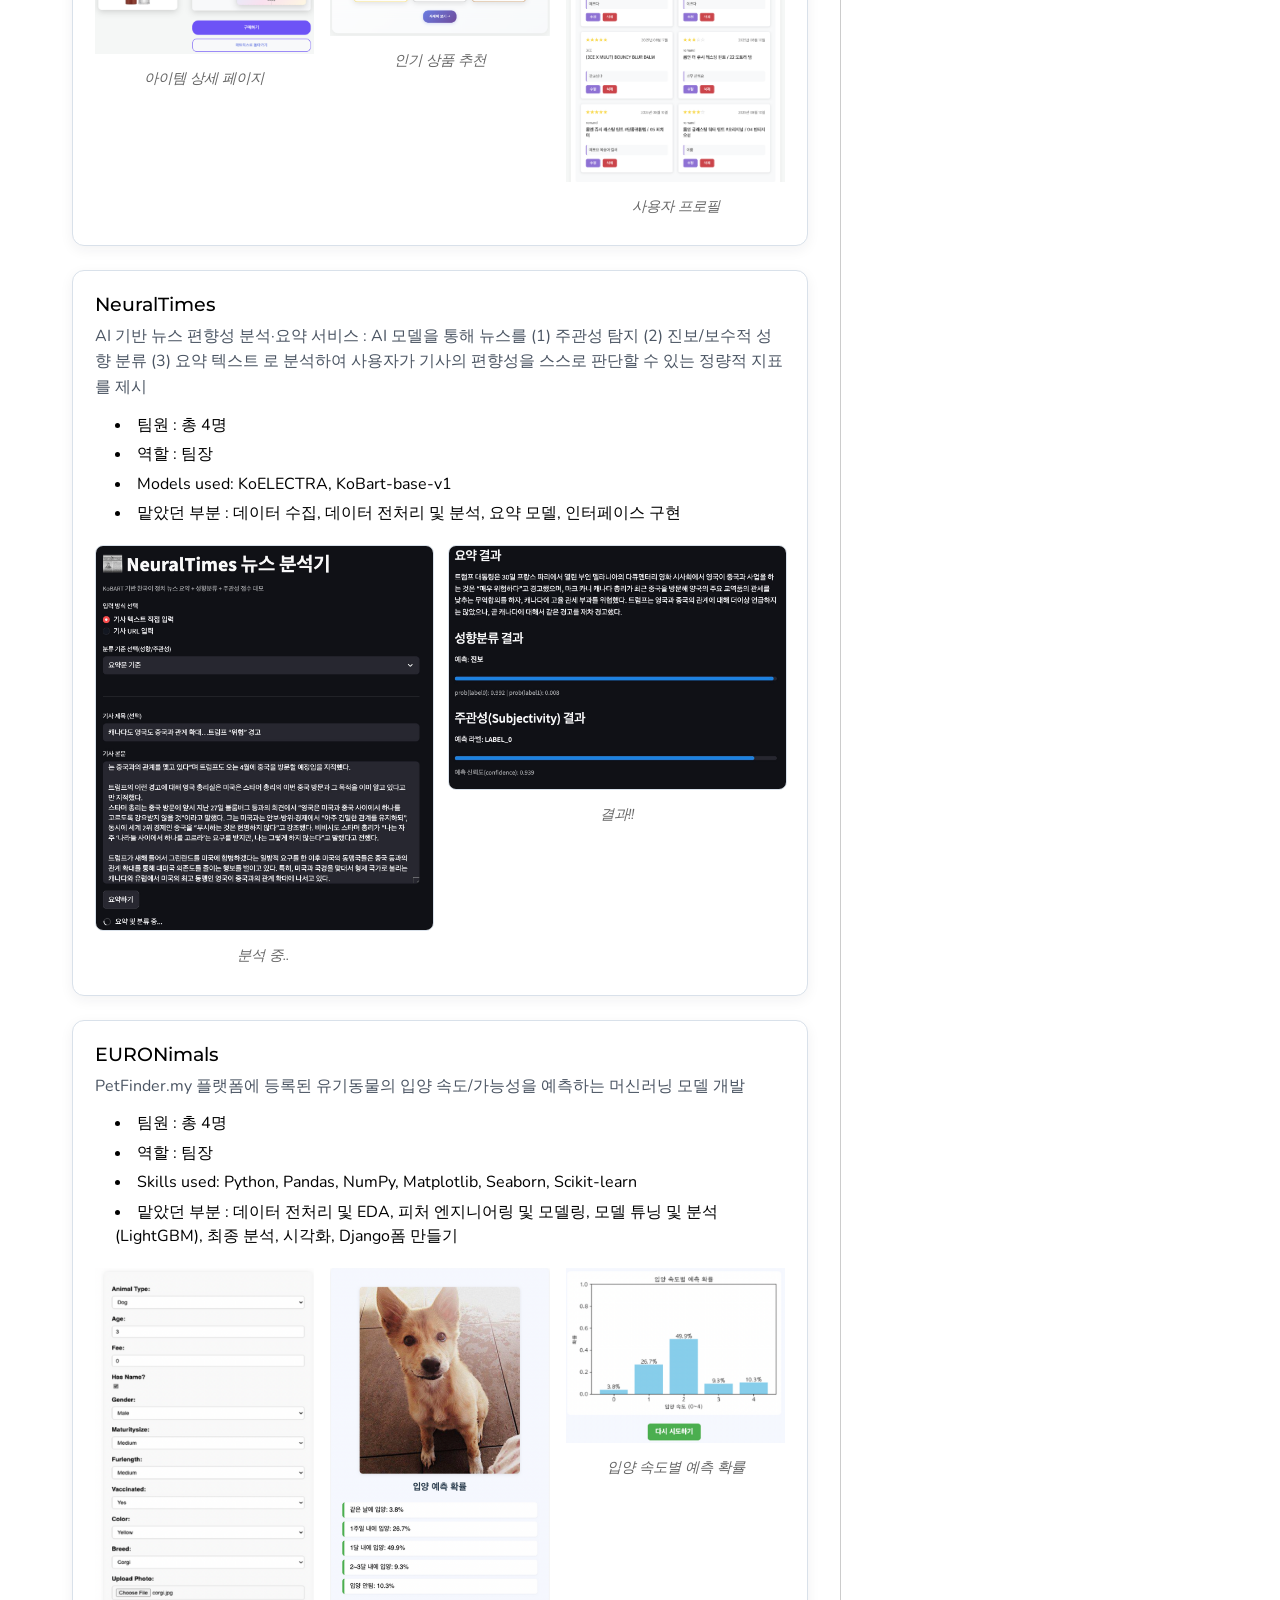
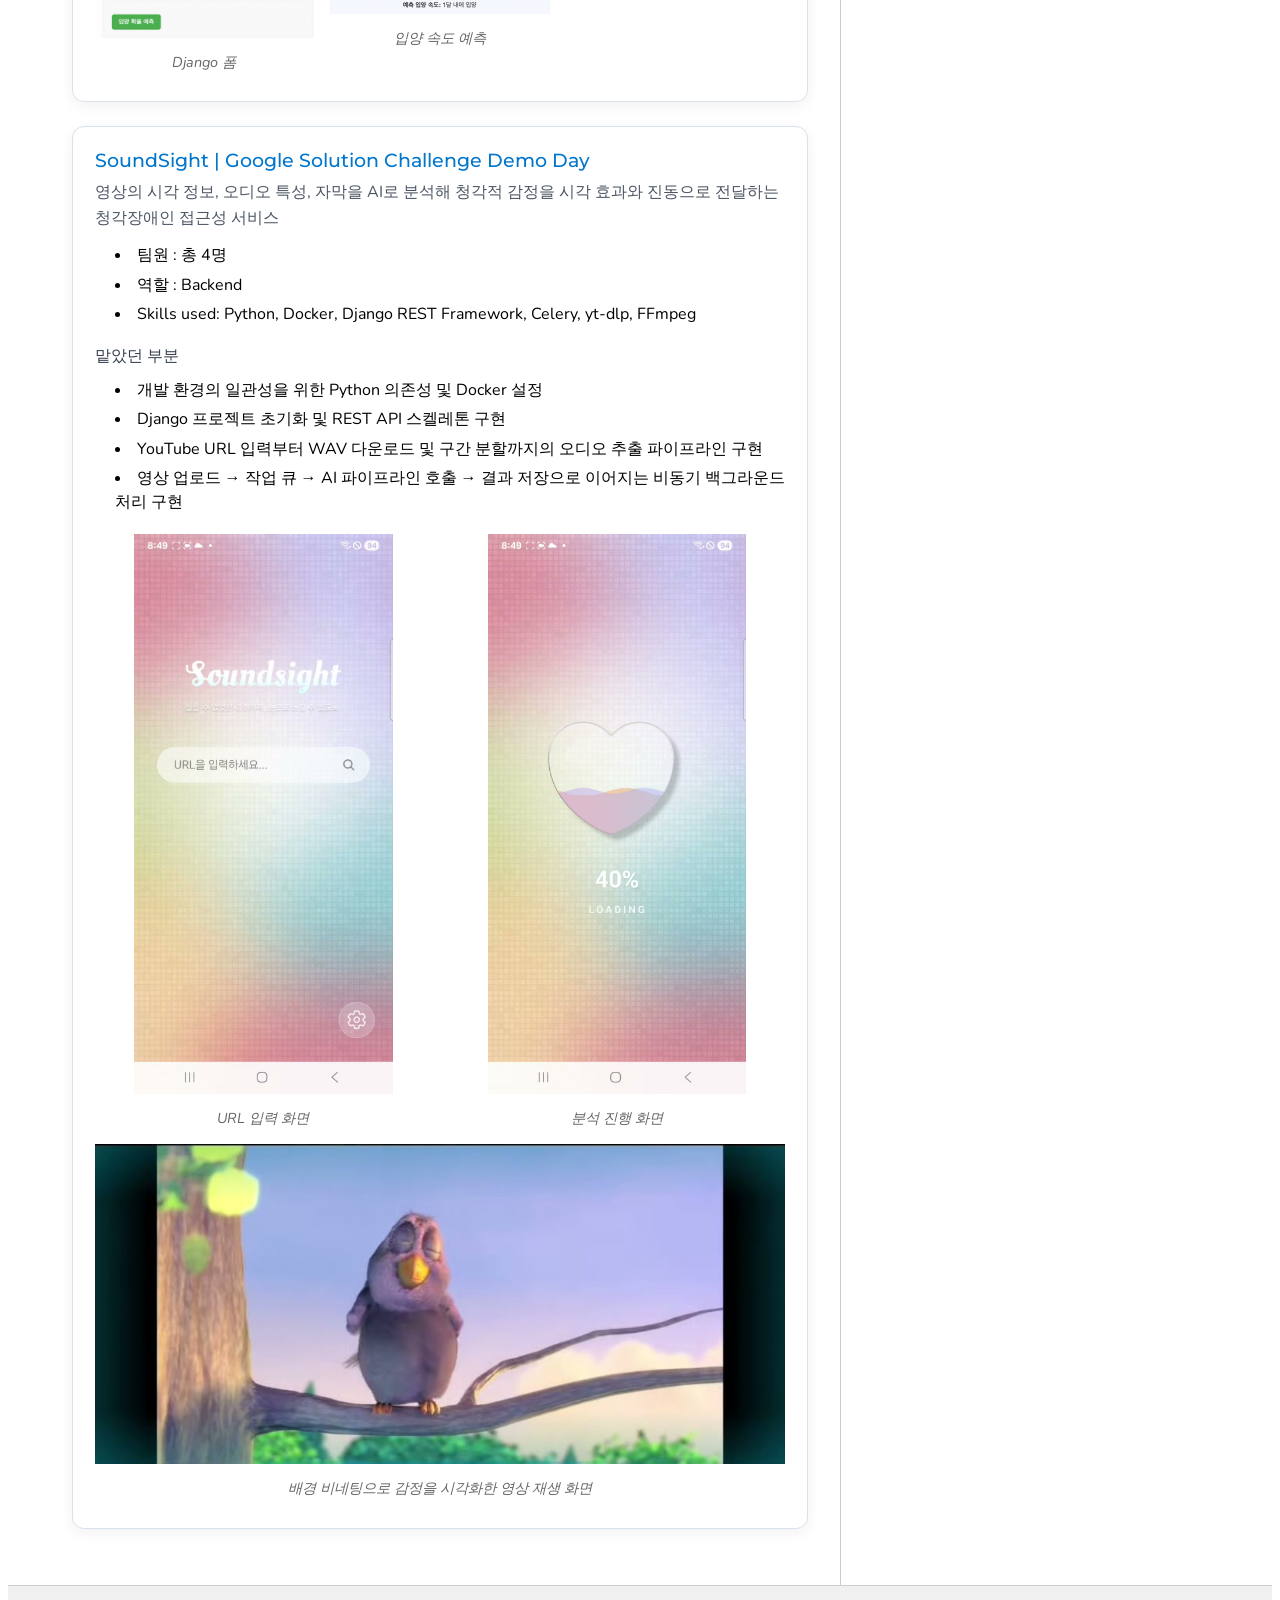
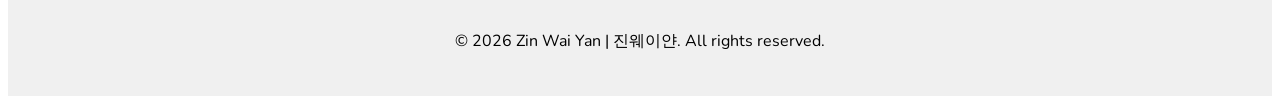
==== commit c78867af: "Refine experience and project details" ====
--- a/index.html
+++ b/index.html
@@ -121,10 +121,10 @@
               <article class="experience-item"><div class="experience-period">2026-07 – 현재</div><div class="experience-details"><h3><a href="https://www.instagram.com/gdg.ewha?igsh=ZzJtMmdzamJ3aWVy">GDGoC Ewha Lead</a></h3><p class="experience-type">Google Developer Groups on Campus Ewha</p></div></article>
               <article class="experience-item"><div class="experience-period">2026-03 – 현재</div><div class="experience-details"><h3><a href="https://www.instagram.com/ewha_efub?igsh=MW8yaXp4cGxzem56ag==">EFUB</a></h3><p class="experience-type">웹 개발 동아리</p></div></article>
               <article class="experience-item"><div class="experience-period">2026-01 – 2026-08 <span class="duration-badge">8개월</span></div><div class="experience-details"><h3><a href="https://www.instagram.com/euronewha_official?igsh=MW04cmZrdXU3cmtndg==">EURON 회장</a></h3><p class="experience-type">인공지능 동아리</p></div></article>
-              <article class="experience-item"><div class="experience-period">2025-09 – 2026-06 <span class="duration-badge">10개월</span></div><div class="experience-details"><h3><a href="https://www.instagram.com/gdg.ewha?igsh=ZzJtMmdzamJ3aWVy">GDGoC Ewha</a></h3><p class="experience-type">Google Developer Groups on Campus Ewha</p></div></article>
+              <article class="experience-item"><div class="experience-period">2025-09 – 2026-06 <span class="duration-badge">10개월</span></div><div class="experience-details"><h3><a href="https://www.instagram.com/gdg.ewha?igsh=ZzJtMmdzamJ3aWVy">GDGoC Ewha Server Part</a></h3><p class="experience-type">Google Developer Groups on Campus Ewha</p></div></article>
               <article class="experience-item"><div class="experience-period">2025-09 – 2026-02 <span class="duration-badge">6개월</span></div><div class="experience-details"><h3><a href="https://www.instagram.com/pirogramming_official?igsh=djZkaHlrbmgxb2du">Pirogramming 운영진 교육팀</a></h3><p class="experience-type">웹 개발 동아리</p></div></article>
               <article class="experience-item"><div class="experience-period">2025-06 – 2025-08 <span class="duration-badge">3개월</span></div><div class="experience-details"><h3><a href="https://www.instagram.com/pirogramming_official?igsh=djZkaHlrbmgxb2du">Pirogramming</a></h3><p class="experience-type">웹 개발 동아리</p></div></article>
-              <article class="experience-item"><div class="experience-period">2025-03 – 2026-02 <span class="duration-badge">1년</span></div><div class="experience-details"><h3><a href="https://www.instagram.com/euronewha_official?igsh=MW04cmZrdXU3cmtndg==">EURON</a></h3><p class="experience-type">인공지능 동아리 (ML 세션)</p></div></article>
+              <article class="experience-item"><div class="experience-period">2025-03 – 2026-02 <span class="duration-badge">1년</span></div><div class="experience-details"><h3><a href="https://www.instagram.com/euronewha_official?igsh=MW04cmZrdXU3cmtndg==">EURON</a></h3><p class="experience-type">인공지능 동아리</p></div></article>
               <article class="experience-item"><div class="experience-period">2024-09 – 2025-08 <span class="duration-badge">1년</span></div><div class="experience-details"><h3><a href="https://www.instagram.com/ewha_edoc?igsh=MTJzbm9vZ3NydjlnNw==">EDOC</a></h3><p class="experience-type">알고리즘 동아리</p></div></article>
             </section>
           
@@ -286,7 +286,7 @@
                   <h4 class="project-subheading">맡았던 부분</h4>
                   <ul>
                     <li>개발 환경의 일관성을 위한 Python 의존성 및 Docker 설정</li>
-                    <li>Django 프로젝트 초기화 및 REST API 스켈레톤 구현: /api/analyze, /api/status, /api/result</li>
+                    <li>Django 프로젝트 초기화 및 REST API 스켈레톤 구현</li>
                     <li>YouTube URL 입력부터 WAV 다운로드 및 구간 분할까지의 오디오 추출 파이프라인 구현</li>
                     <li>영상 업로드 → 작업 큐 → AI 파이프라인 호출 → 결과 저장으로 이어지는 비동기 백그라운드 처리 구현</li>
                   </ul>
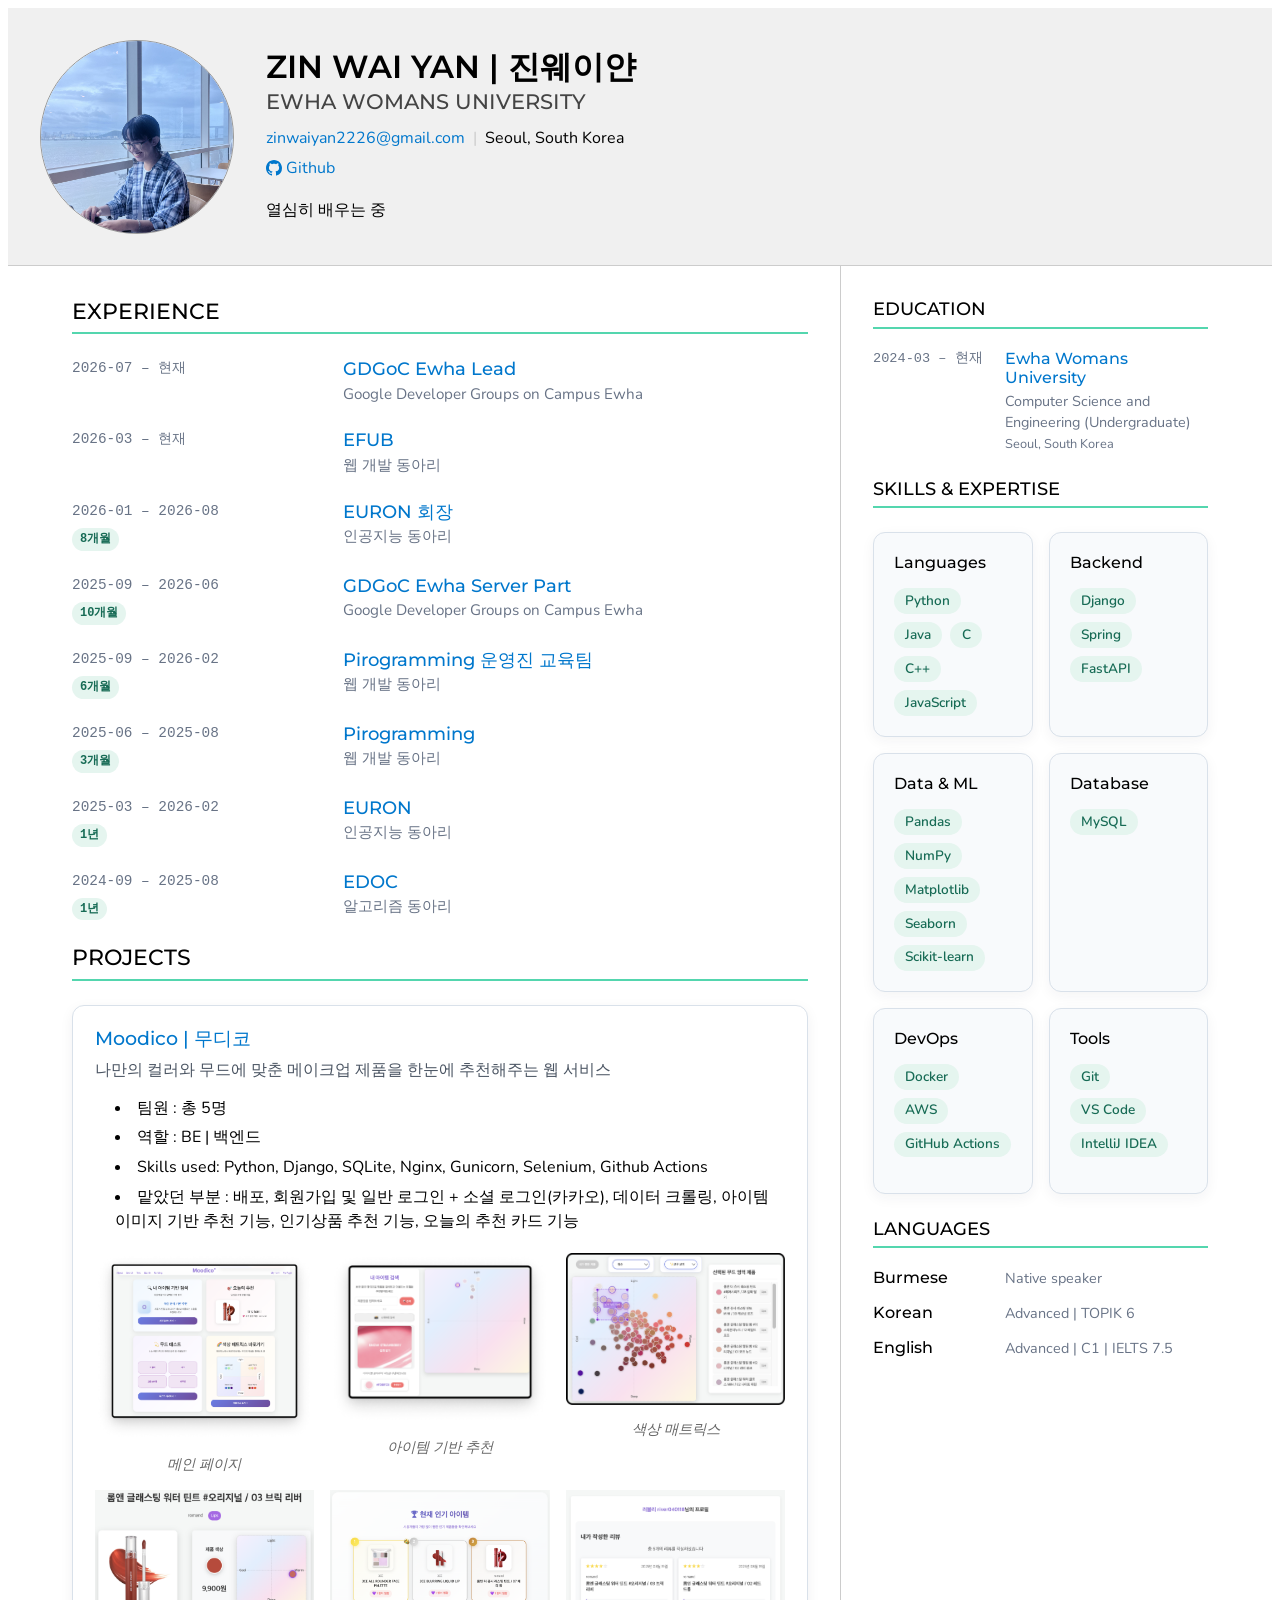
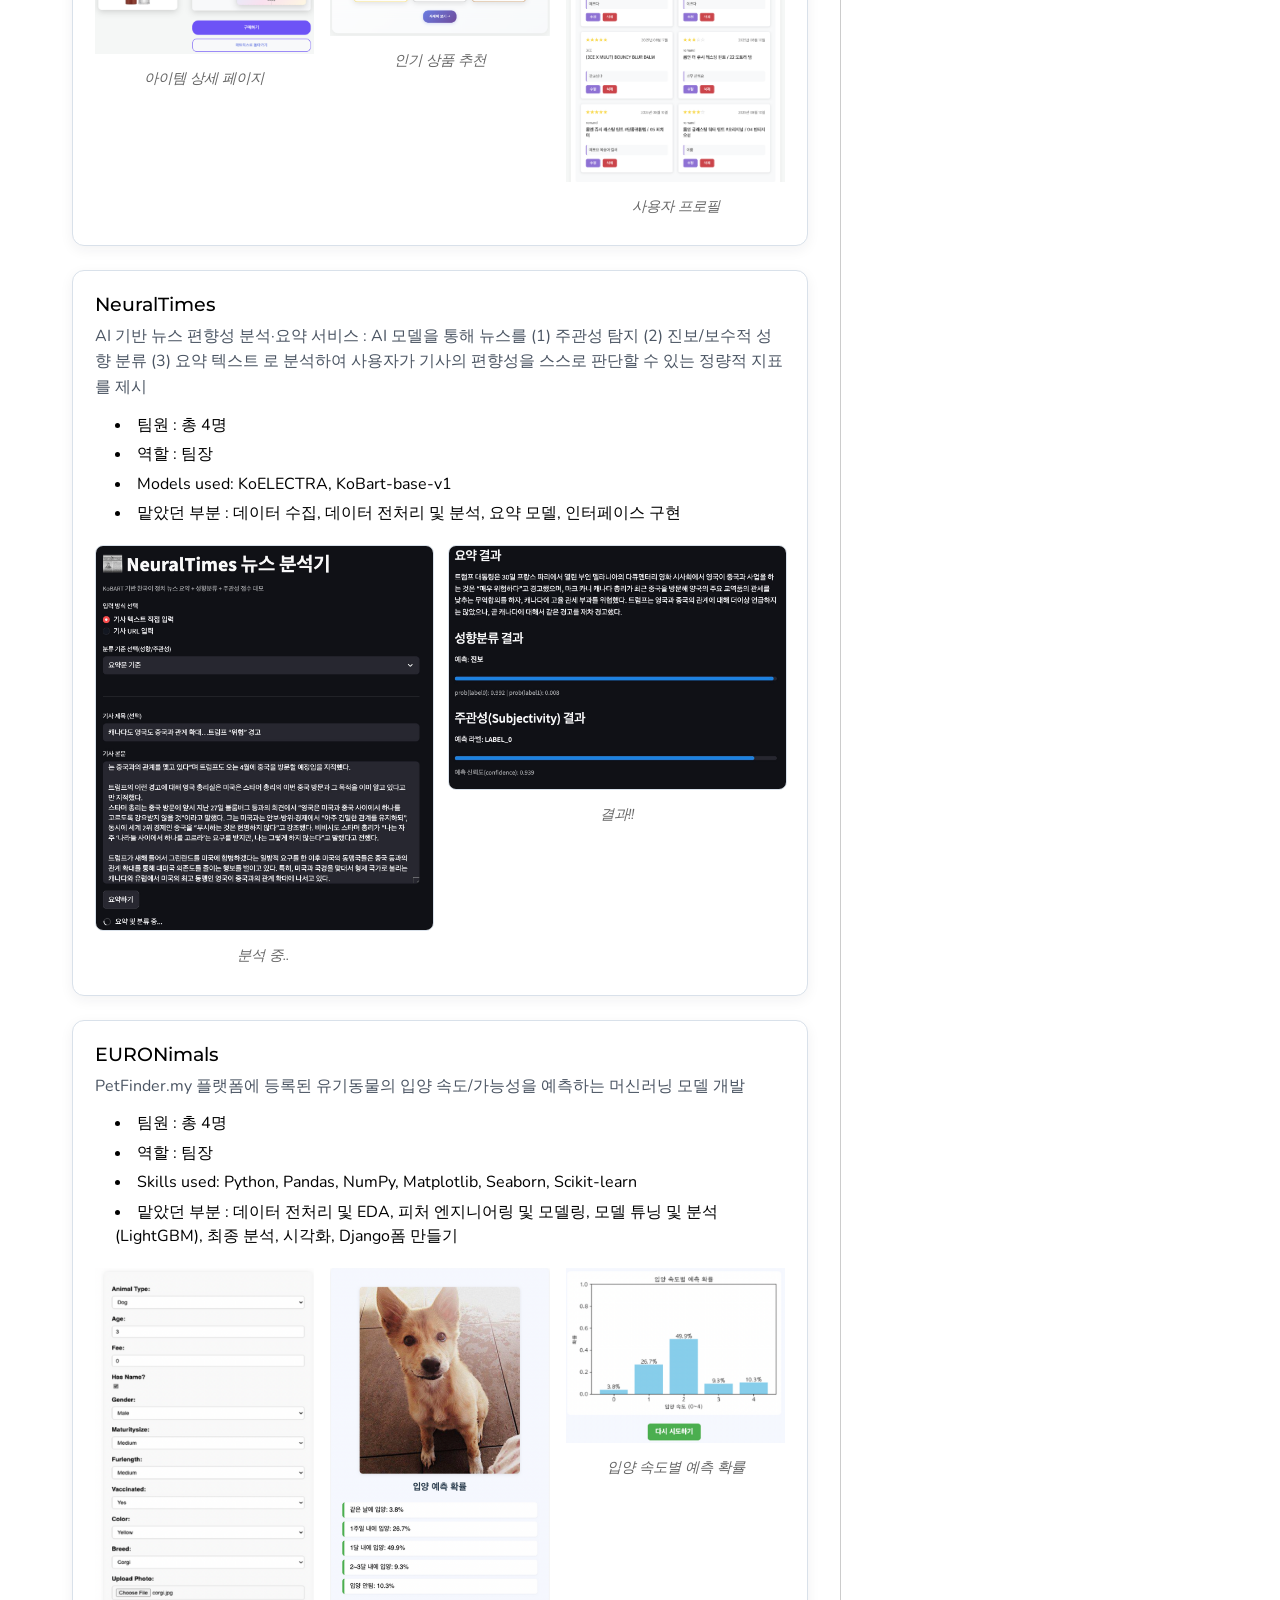
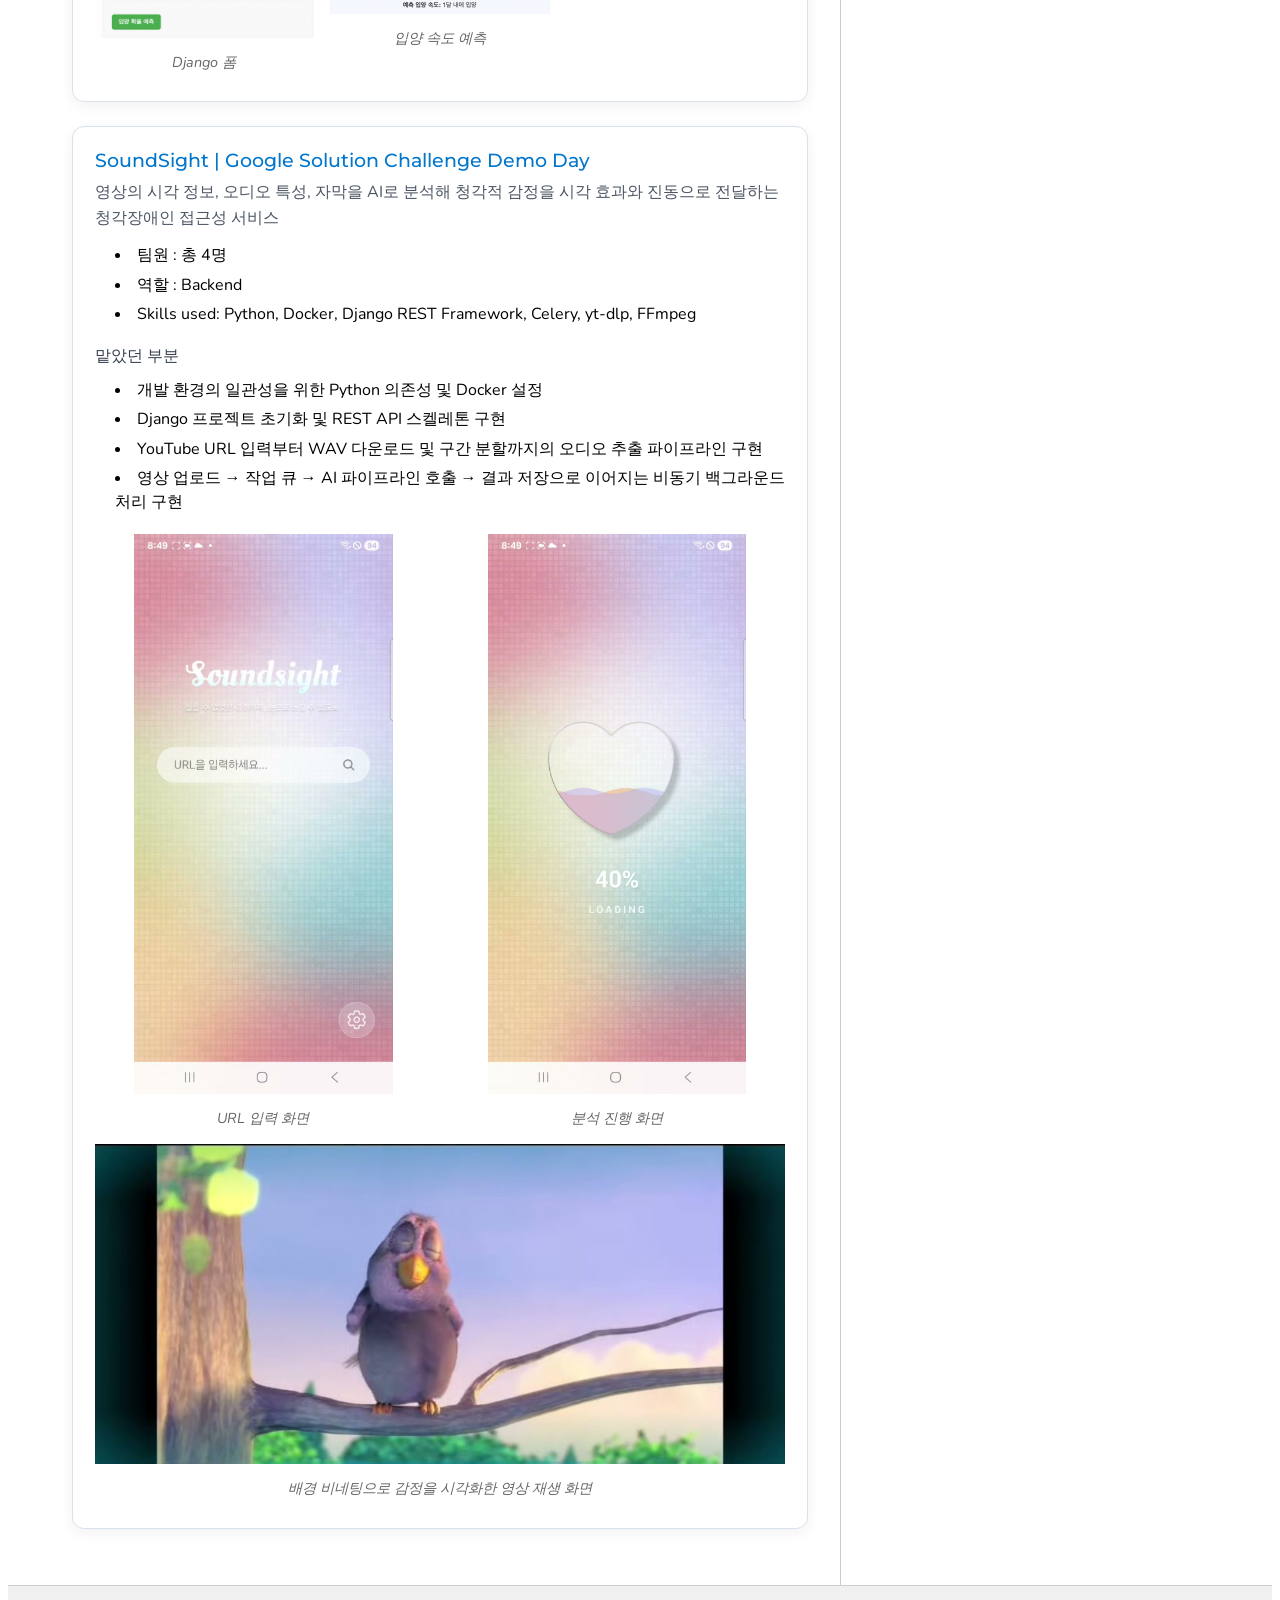
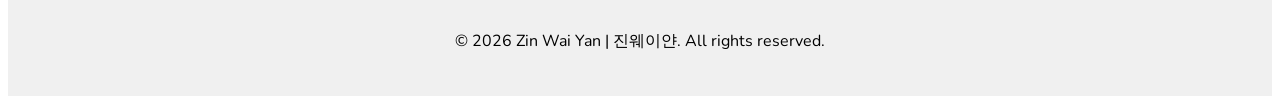
==== commit 055e81d6: "Localize education date label" ====
--- a/index.html
+++ b/index.html
@@ -323,7 +323,7 @@
               <h2 class="section-heading">Education</h2>
               
                 <article class="education-item">
-                  <div class="education-period">2024-03 – Present</div>
+                  <div class="education-period">2024-03 – 현재</div>
                   <div class="education-details">
                     <h3><a href="https://ewha.ac.kr">Ewha Womans University</a></h3>
                     <p class="education-degree">Computer Science and Engineering (Undergraduate)</p>
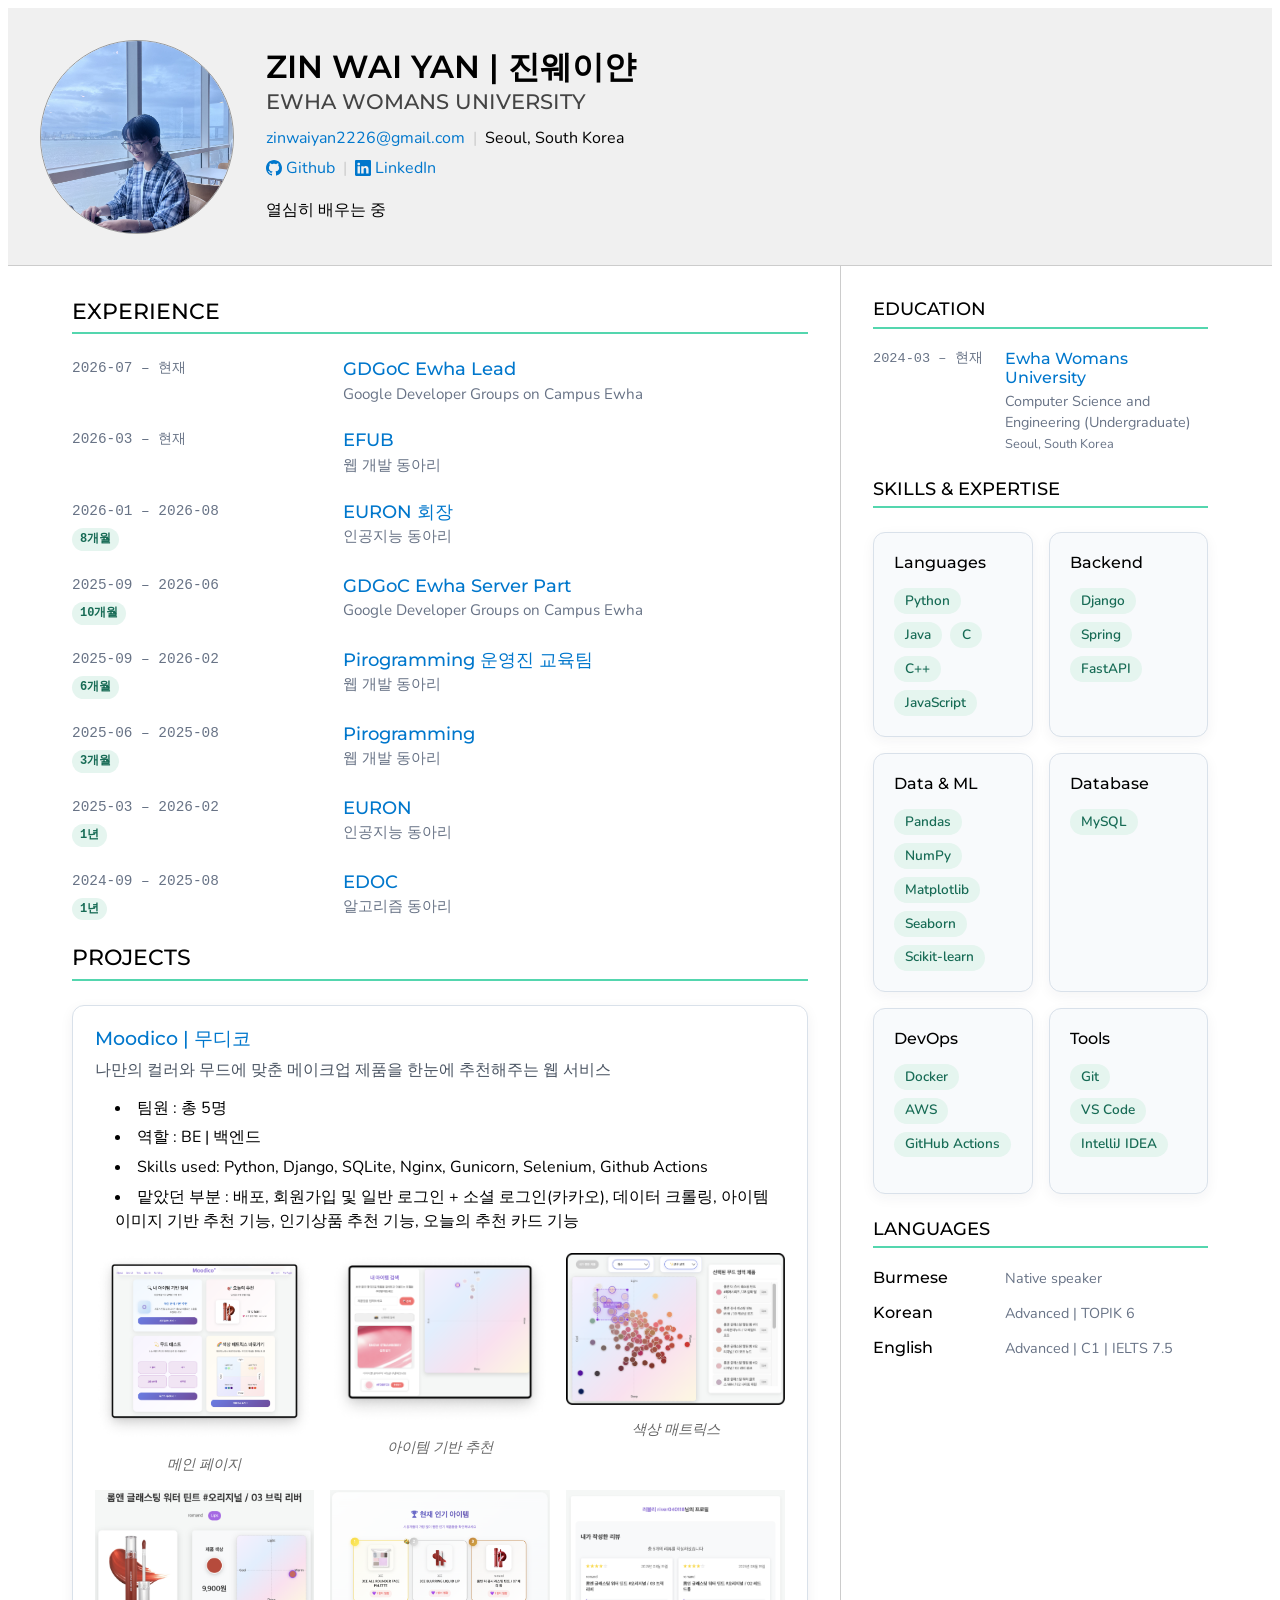
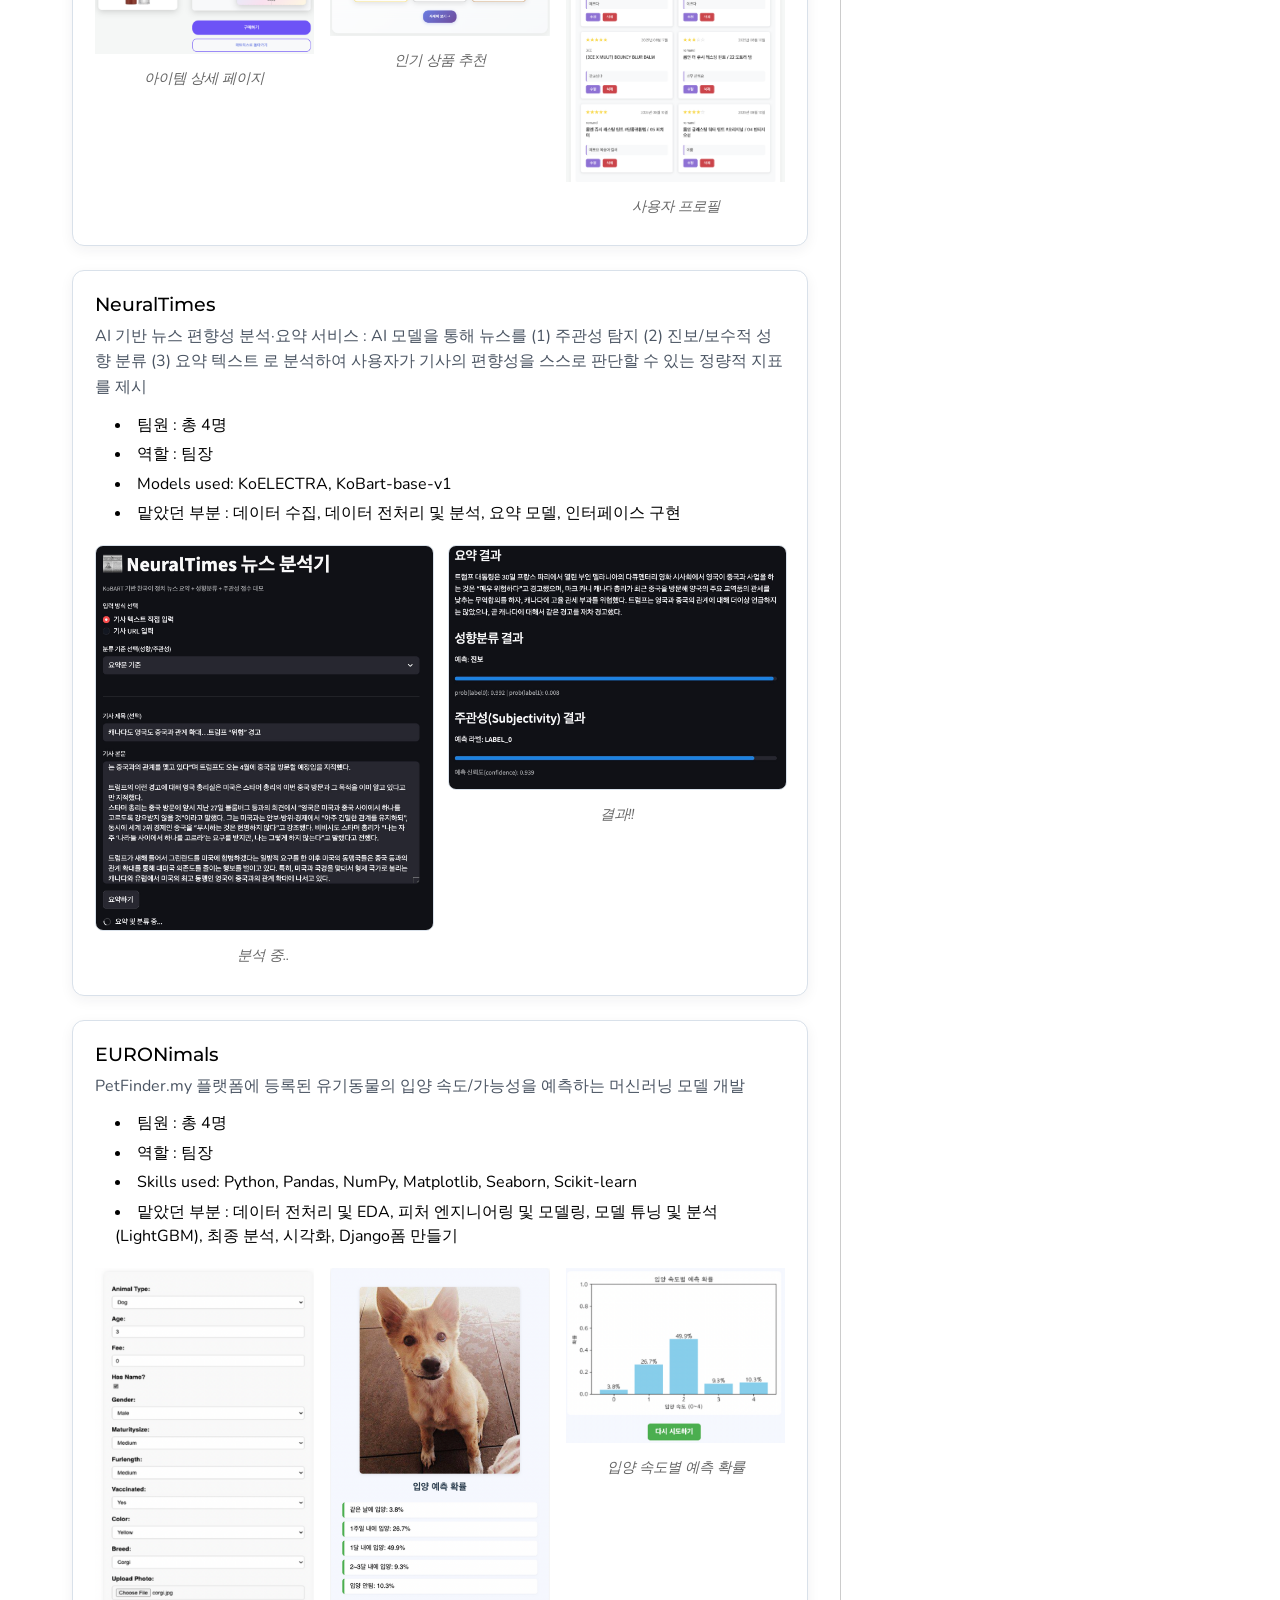
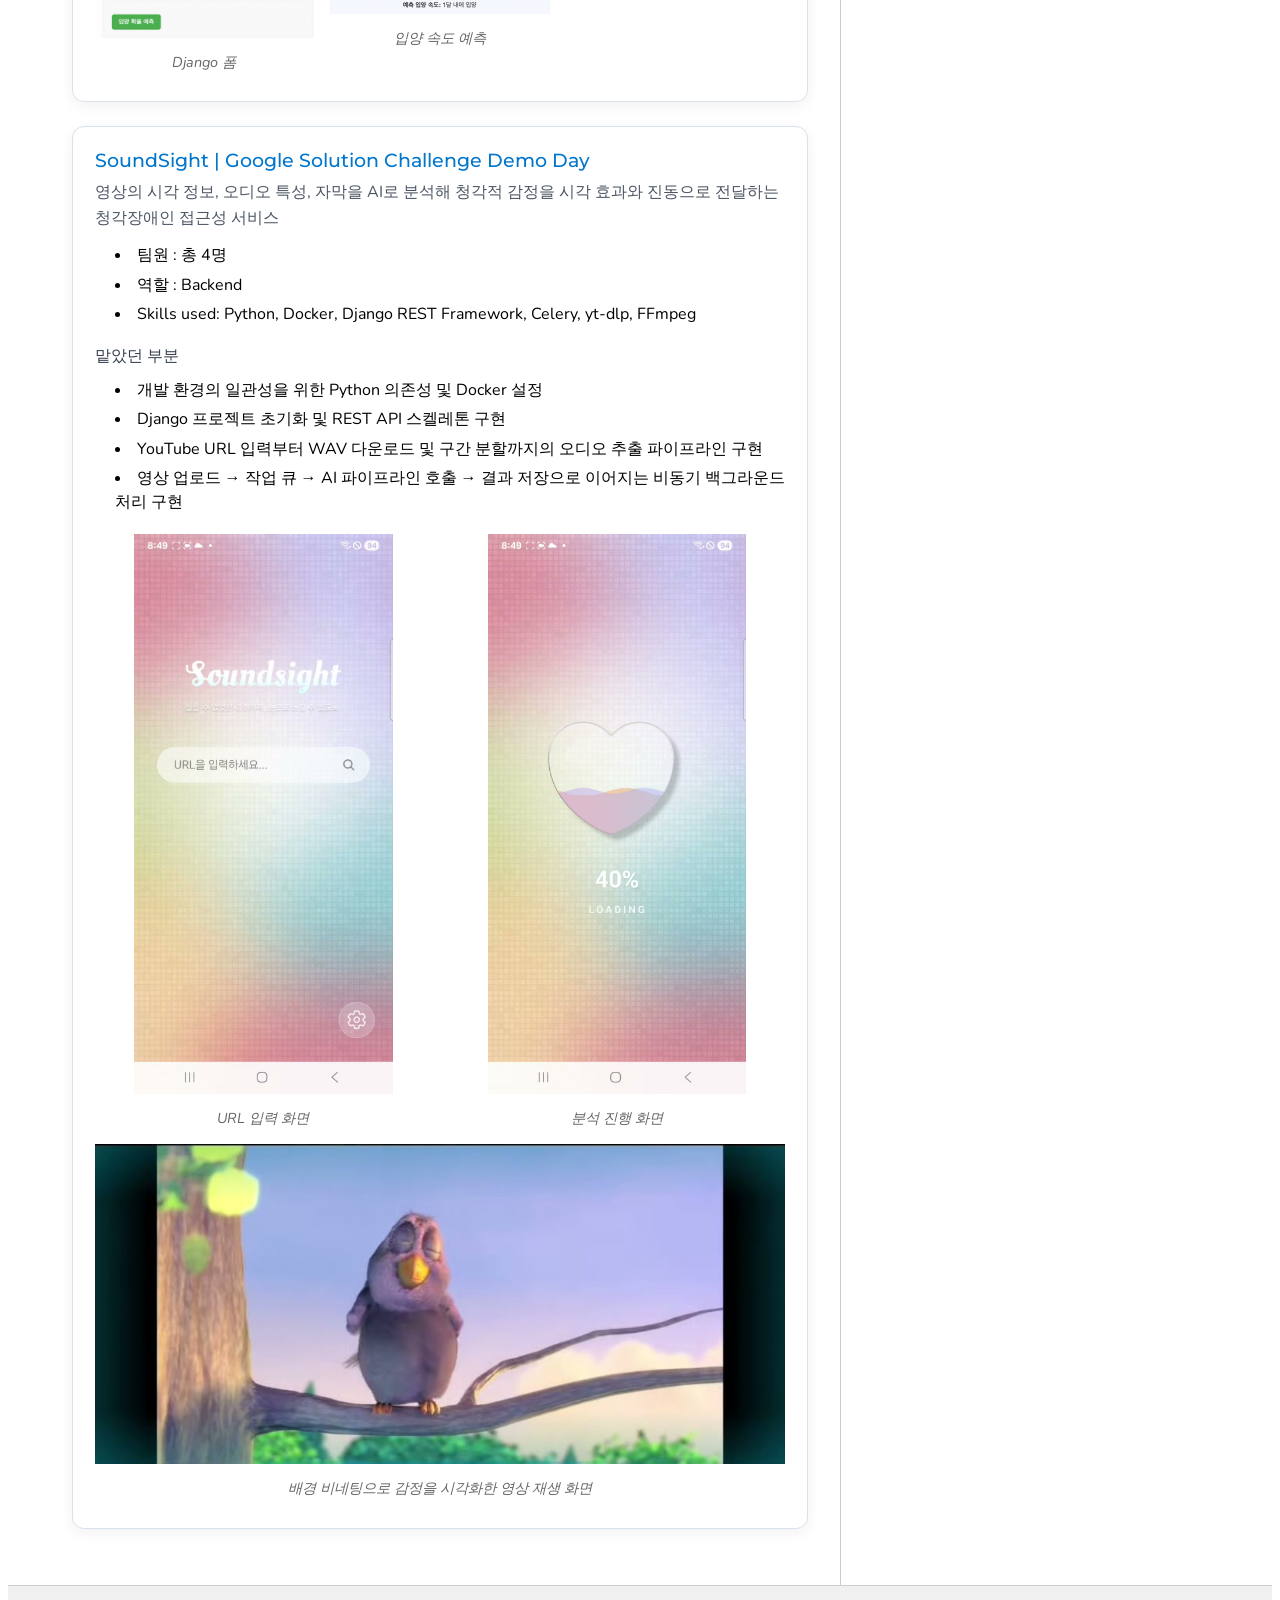
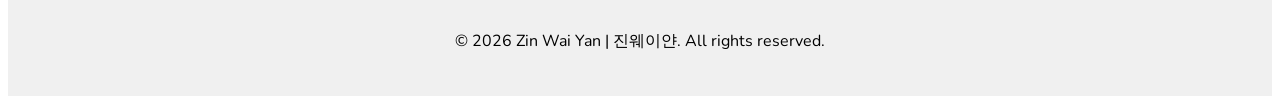
==== commit cbabc90f: "Add LinkedIn profile link" ====
--- a/index.html
+++ b/index.html
@@ -104,6 +104,26 @@
                     </a>
                   </li>
                 
+                  <li>
+                    <a href="https://www.linkedin.com/in/zin-wai-yan-c0zy26022002/"
+                       rel="noopener noreferrer"
+                       aria-label="LinkedIn"
+                       class="link-with-icon">
+                      <svg aria-hidden="true"
+     xmlns="http://www.w3.org/2000/svg"
+     role="img"
+     width="16"
+     height="16"
+     fill="currentColor"
+     class="bi bi-linkedin"
+     viewBox="0 0 16 16">
+  <path d="M0 1.146C0 .513.526 0 1.175 0h13.65C15.474 0 16 .513 16 1.146v13.708c0 .633-.526 1.146-1.175 1.146H1.175C.526 16 0 15.487 0 14.854zm4.943 12.248V6.169H2.542v7.225zm-1.2-8.212c.837 0 1.358-.554 1.358-1.248-.015-.709-.52-1.248-1.342-1.248S2.4 3.226 2.4 3.934c0 .694.521 1.248 1.327 1.248zm4.908 8.212V9.359c0-.216.016-.432.08-.586.173-.431.568-.878 1.232-.878.869 0 1.216.662 1.216 1.634v3.865h2.401V9.25c0-2.22-1.184-3.252-2.764-3.252-1.274 0-1.845.7-2.165 1.193v.025h-.016l.016-.025V6.169h-2.4c.03.678 0 7.225 0 7.225z" />
+</svg>
+
+                      LinkedIn
+                    </a>
+                  </li>
+
               </ul>
             
             <p class="header-summary">열심히 배우는 중</p>
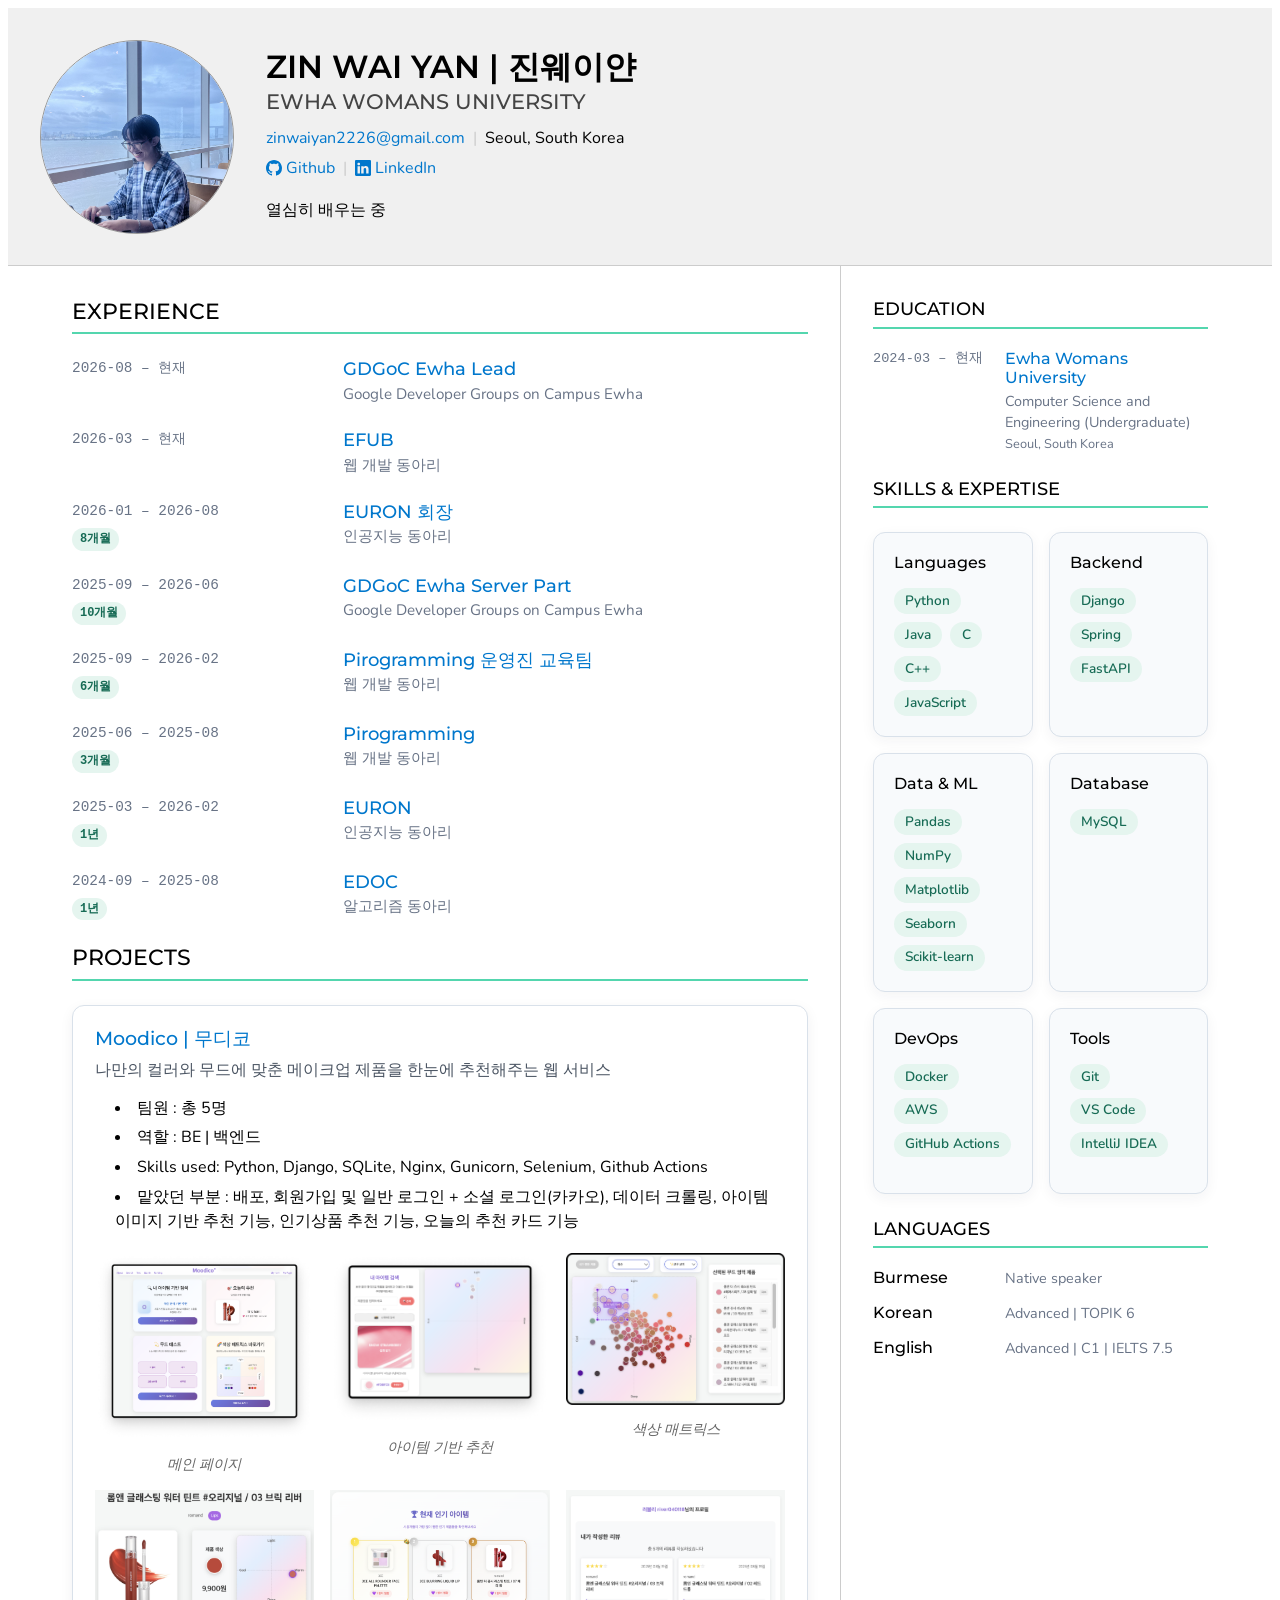
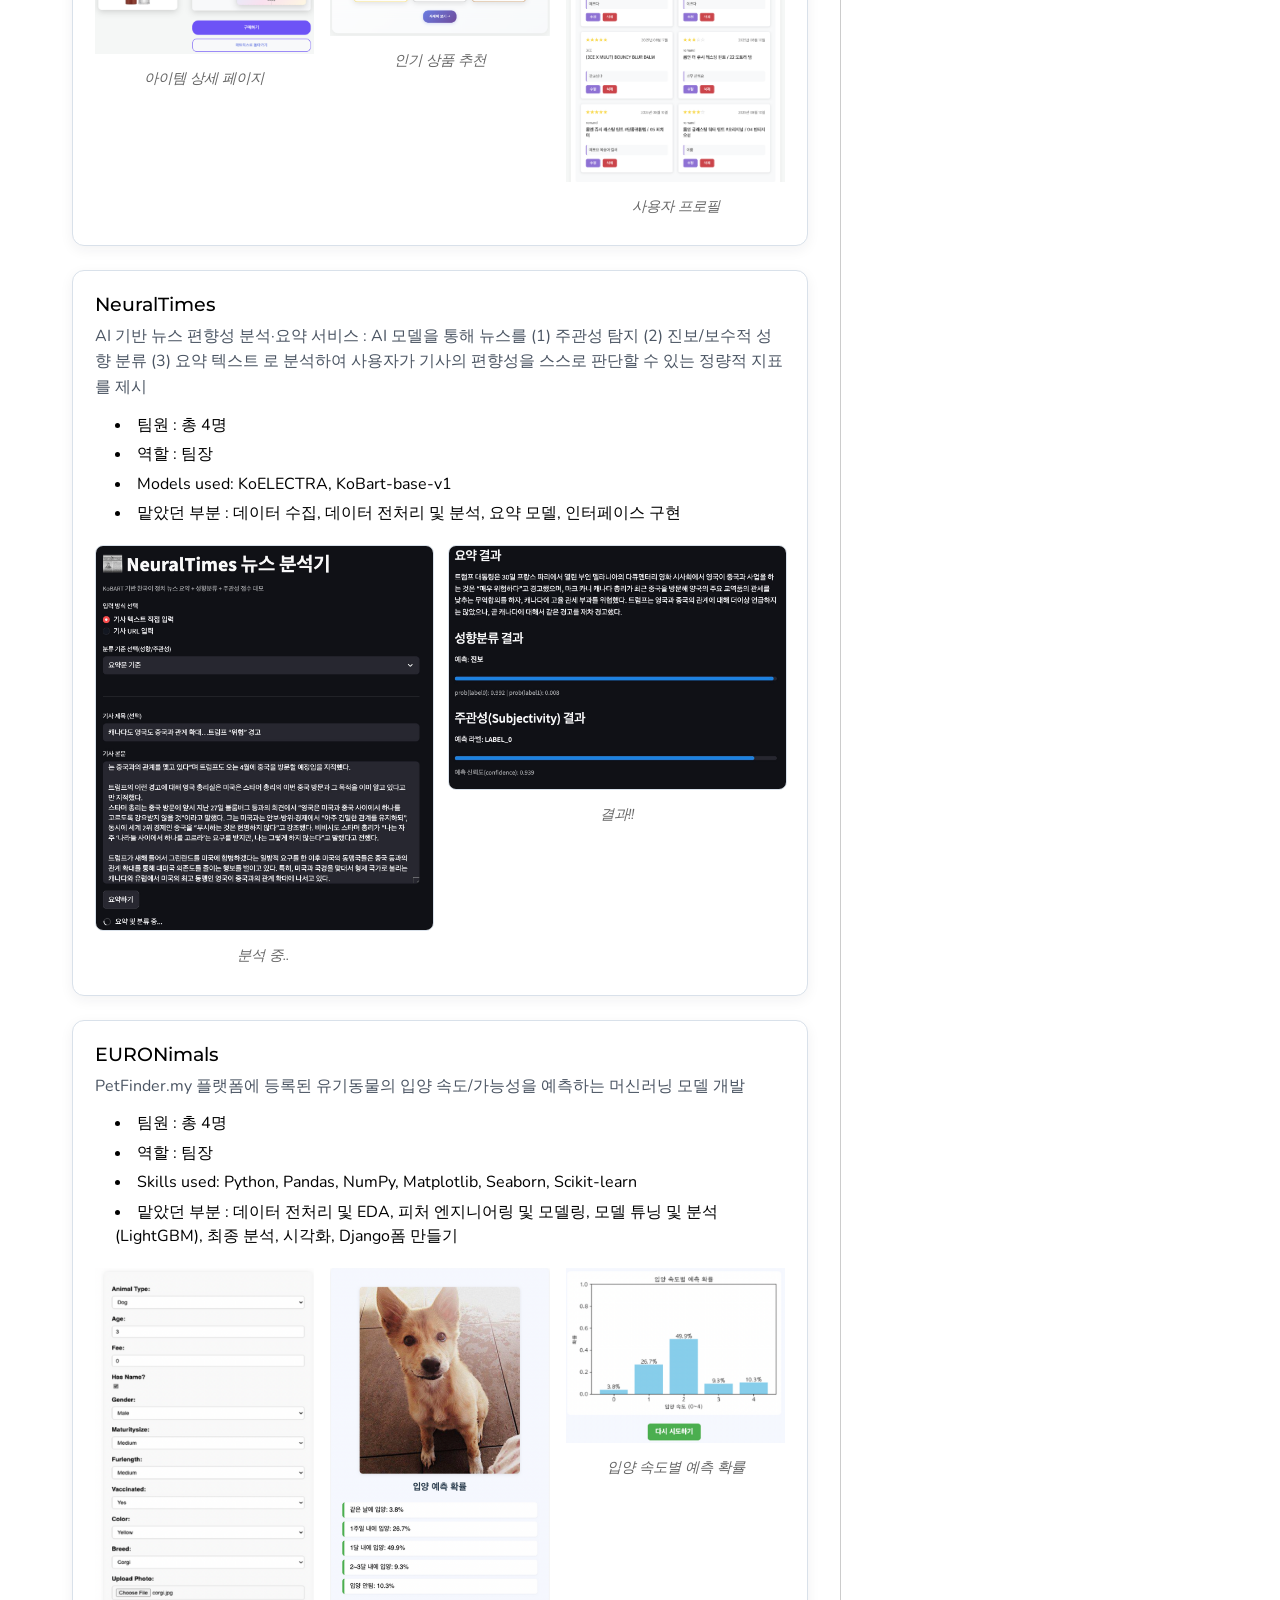
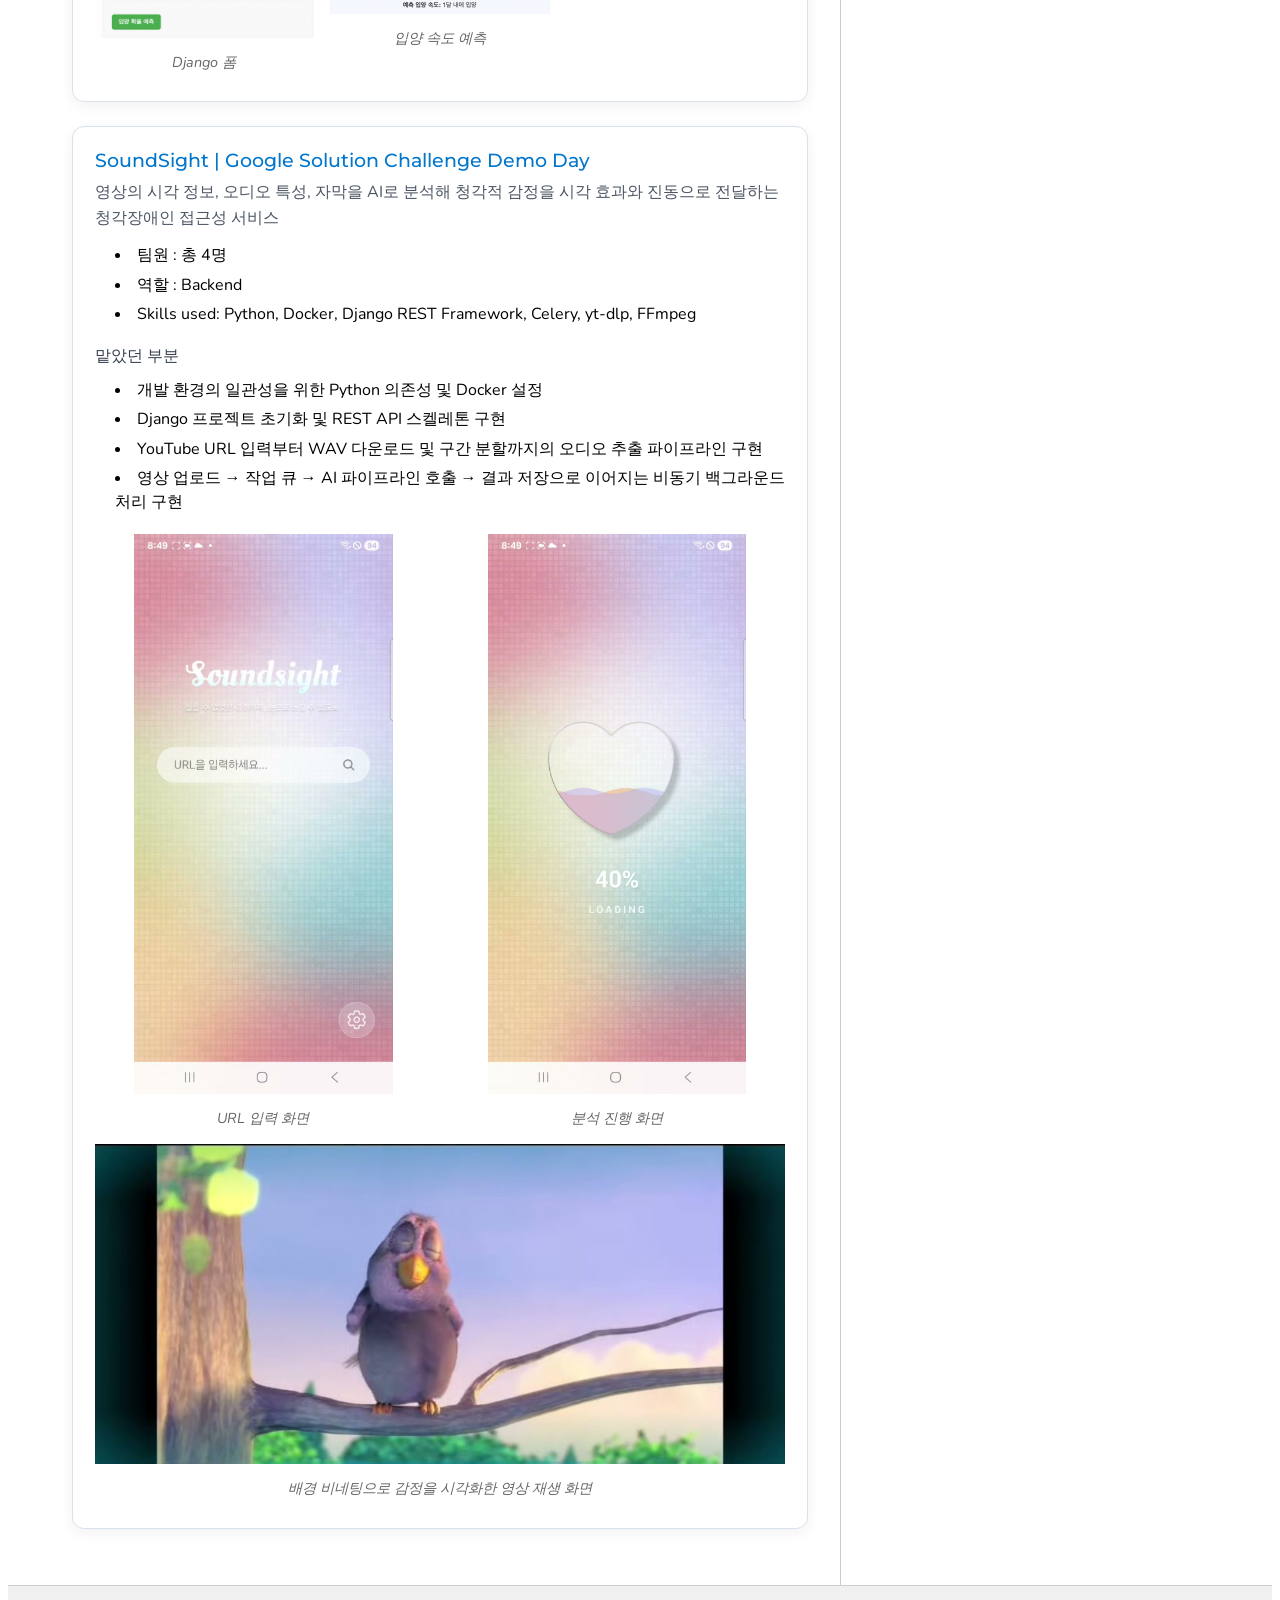
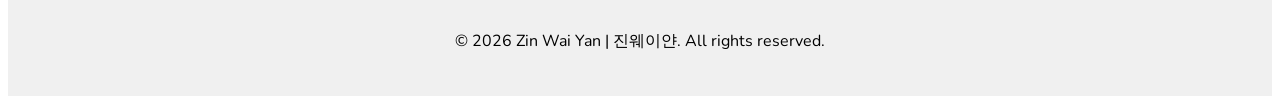
==== commit fc2b1028: "[fix] change date" ====
--- a/index.html
+++ b/index.html
@@ -138,7 +138,7 @@
 
             <section class="experience-section">
               <h2 class="section-heading">Experience</h2>
-              <article class="experience-item"><div class="experience-period">2026-07 – 현재</div><div class="experience-details"><h3><a href="https://www.instagram.com/gdg.ewha?igsh=ZzJtMmdzamJ3aWVy">GDGoC Ewha Lead</a></h3><p class="experience-type">Google Developer Groups on Campus Ewha</p></div></article>
+              <article class="experience-item"><div class="experience-period">2026-08 – 현재</div><div class="experience-details"><h3><a href="https://www.instagram.com/gdg.ewha?igsh=ZzJtMmdzamJ3aWVy">GDGoC Ewha Lead</a></h3><p class="experience-type">Google Developer Groups on Campus Ewha</p></div></article>
               <article class="experience-item"><div class="experience-period">2026-03 – 현재</div><div class="experience-details"><h3><a href="https://www.instagram.com/ewha_efub?igsh=MW8yaXp4cGxzem56ag==">EFUB</a></h3><p class="experience-type">웹 개발 동아리</p></div></article>
               <article class="experience-item"><div class="experience-period">2026-01 – 2026-08 <span class="duration-badge">8개월</span></div><div class="experience-details"><h3><a href="https://www.instagram.com/euronewha_official?igsh=MW04cmZrdXU3cmtndg==">EURON 회장</a></h3><p class="experience-type">인공지능 동아리</p></div></article>
               <article class="experience-item"><div class="experience-period">2025-09 – 2026-06 <span class="duration-badge">10개월</span></div><div class="experience-details"><h3><a href="https://www.instagram.com/gdg.ewha?igsh=ZzJtMmdzamJ3aWVy">GDGoC Ewha Server Part</a></h3><p class="experience-type">Google Developer Groups on Campus Ewha</p></div></article>
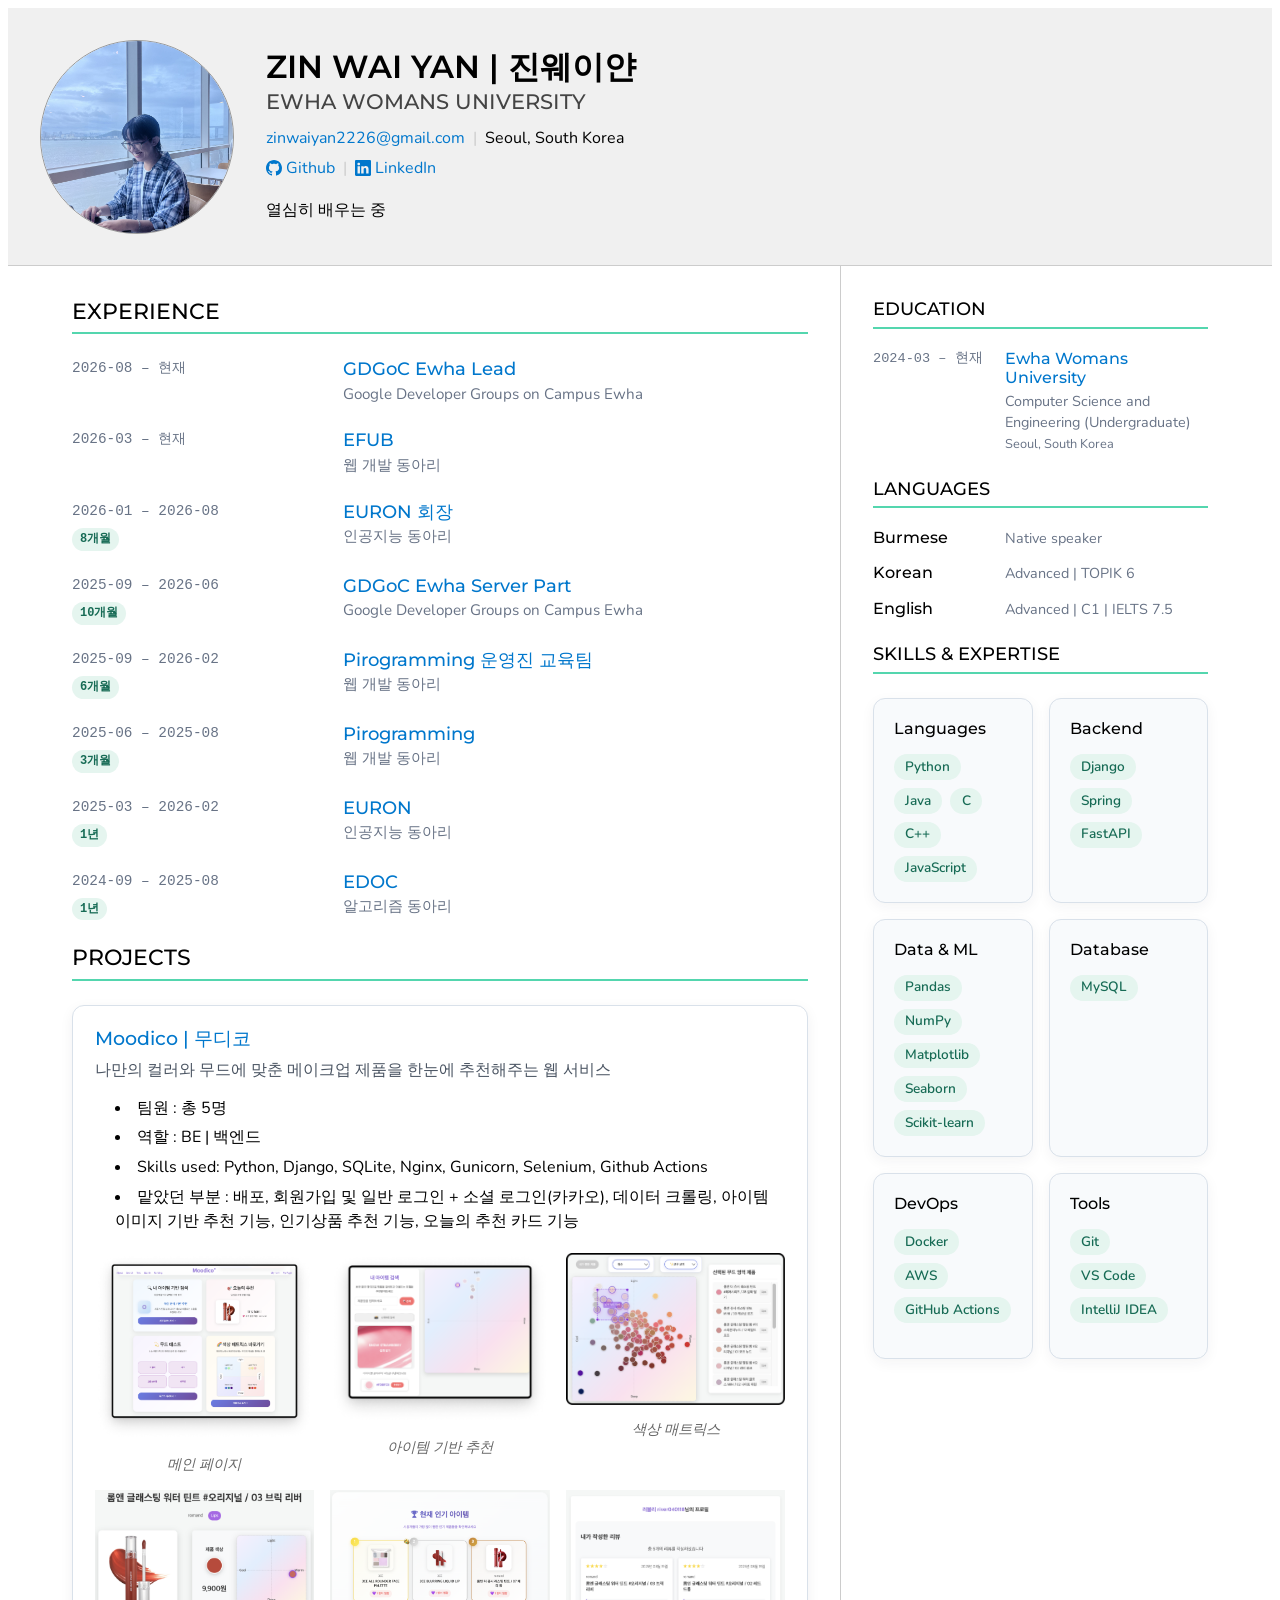
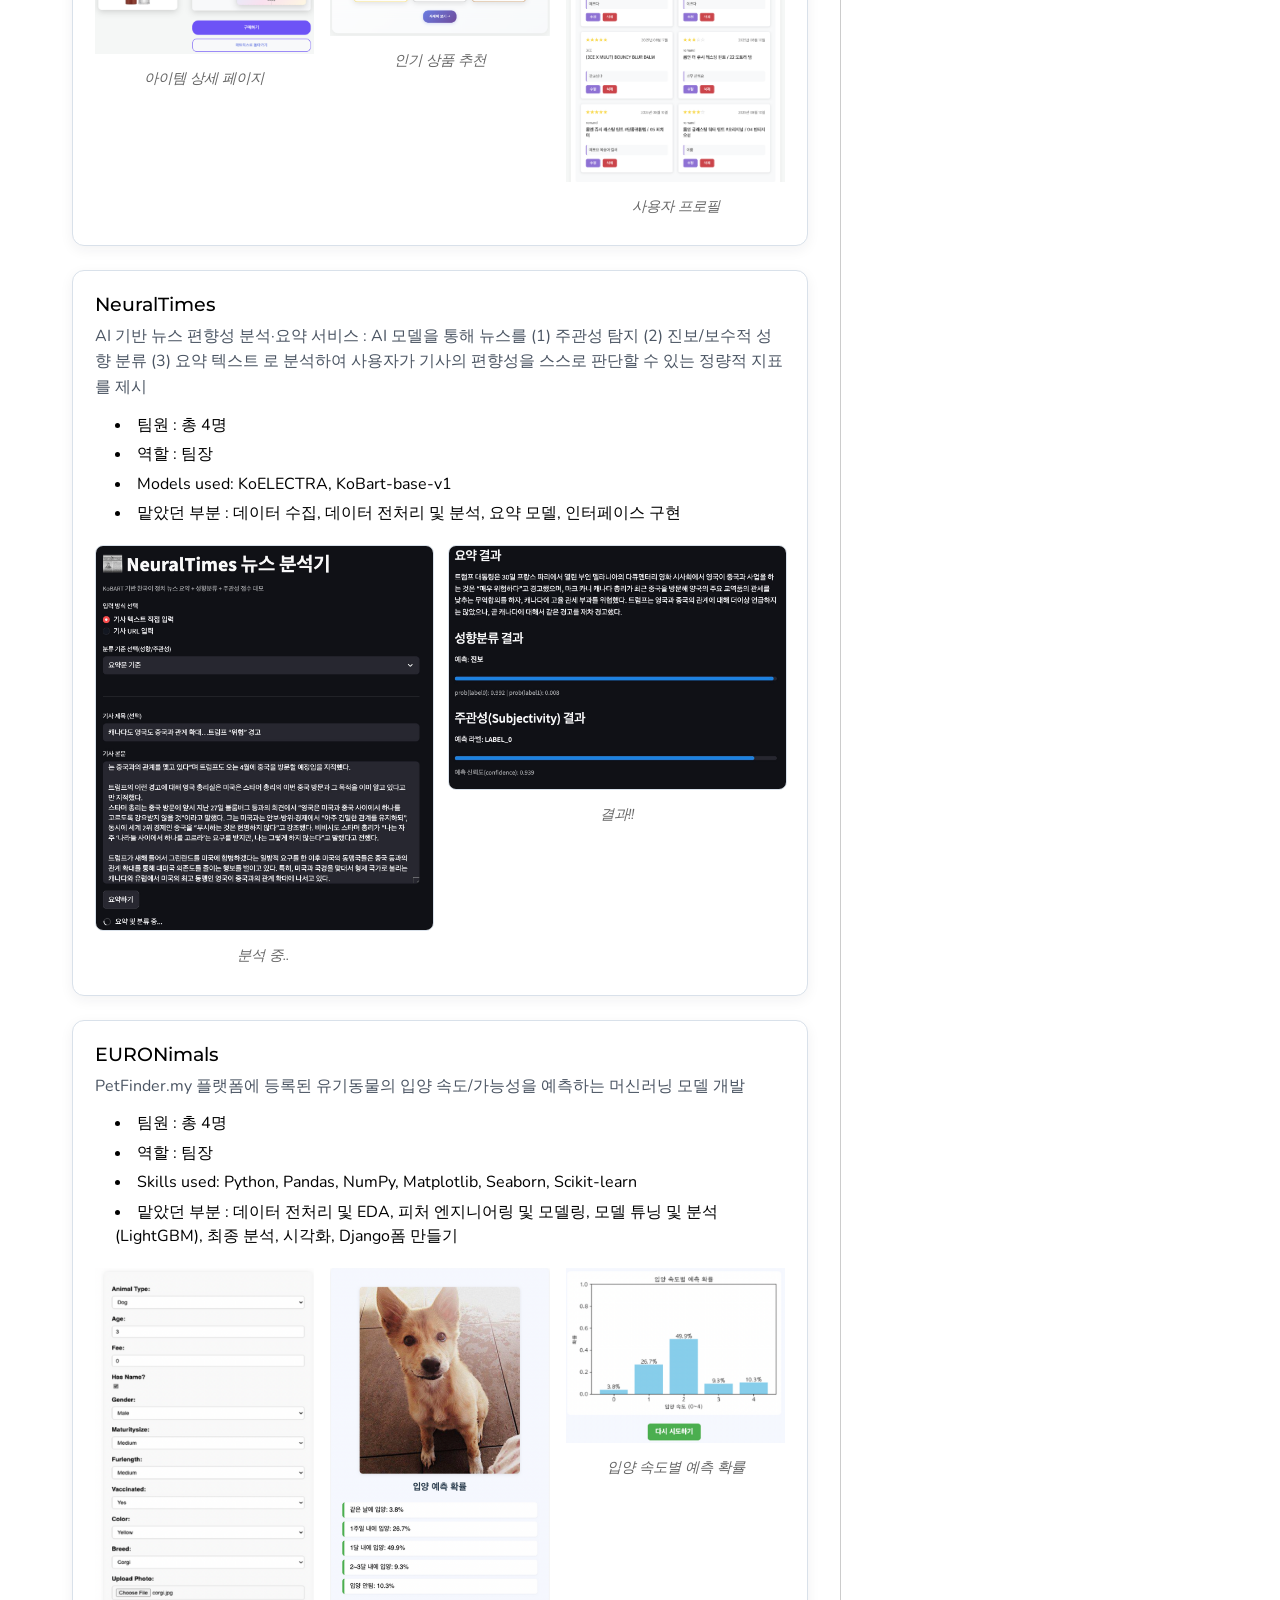
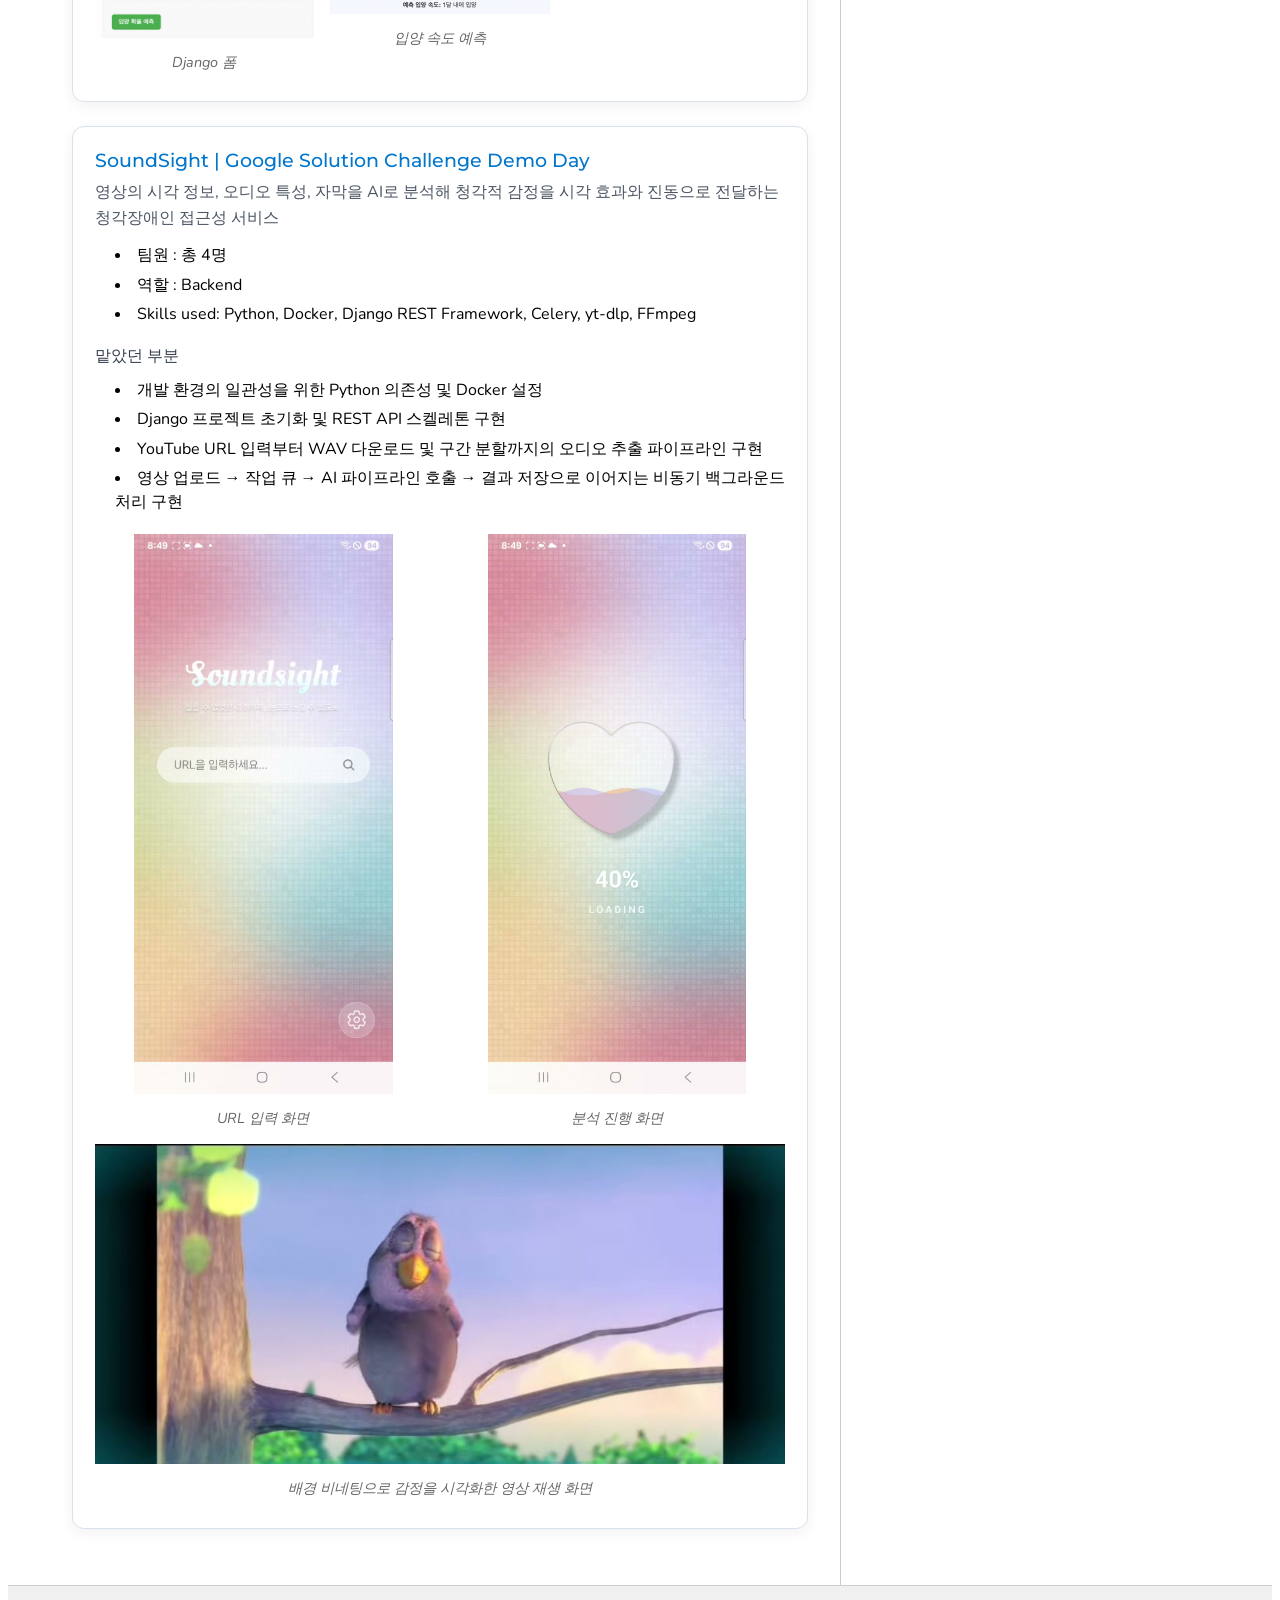
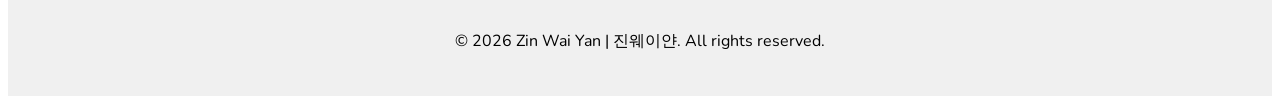
==== commit 837339f2: "[fix] location change" ====
--- a/index.html
+++ b/index.html
@@ -353,7 +353,27 @@
               
             </section>
           
-
+            <section class="languages-section">
+              <h2 class="section-heading">Languages</h2>
+              <div class="languages-list">
+                
+                  <article class="language-item">
+                    <h3>Burmese</h3>
+                    <p>Native speaker</p>
+                  </article>
+                
+                  <article class="language-item">
+                    <h3>Korean</h3>
+                    <p>Advanced | TOPIK 6</p>
+                  </article>
+                
+                  <article class="language-item">
+                    <h3>English</h3>
+                    <p>Advanced | C1 | IELTS 7.5</p>
+                  </article>
+                
+              </div>
+            </section>
           
             <section class="skills-section">
               <h2 class="section-heading">Skills &amp; Expertise</h2>
@@ -368,30 +388,6 @@
             </section>
           
 
-          
-            <section class="languages-section">
-              <h2 class="section-heading">Languages</h2>
-              <div class="languages-list">
-                
-                  <article class="language-item">
-                    <h3>Burmese</h3>
-                    <p>Native speaker</p>
-                  </article>
-                
-                  <article class="language-item">
-                    <h3>Korean</h3>
-                    <p>Advanced | TOPIK 6</p>
-                  </article>
-                
-                  <article class="language-item">
-                    <h3>English</h3>
-                    <p>Advanced | C1 | IELTS 7.5</p>
-                  </article>
-                
-              </div>
-            </section>
-          
-
         </aside>
       </div>
     </div>
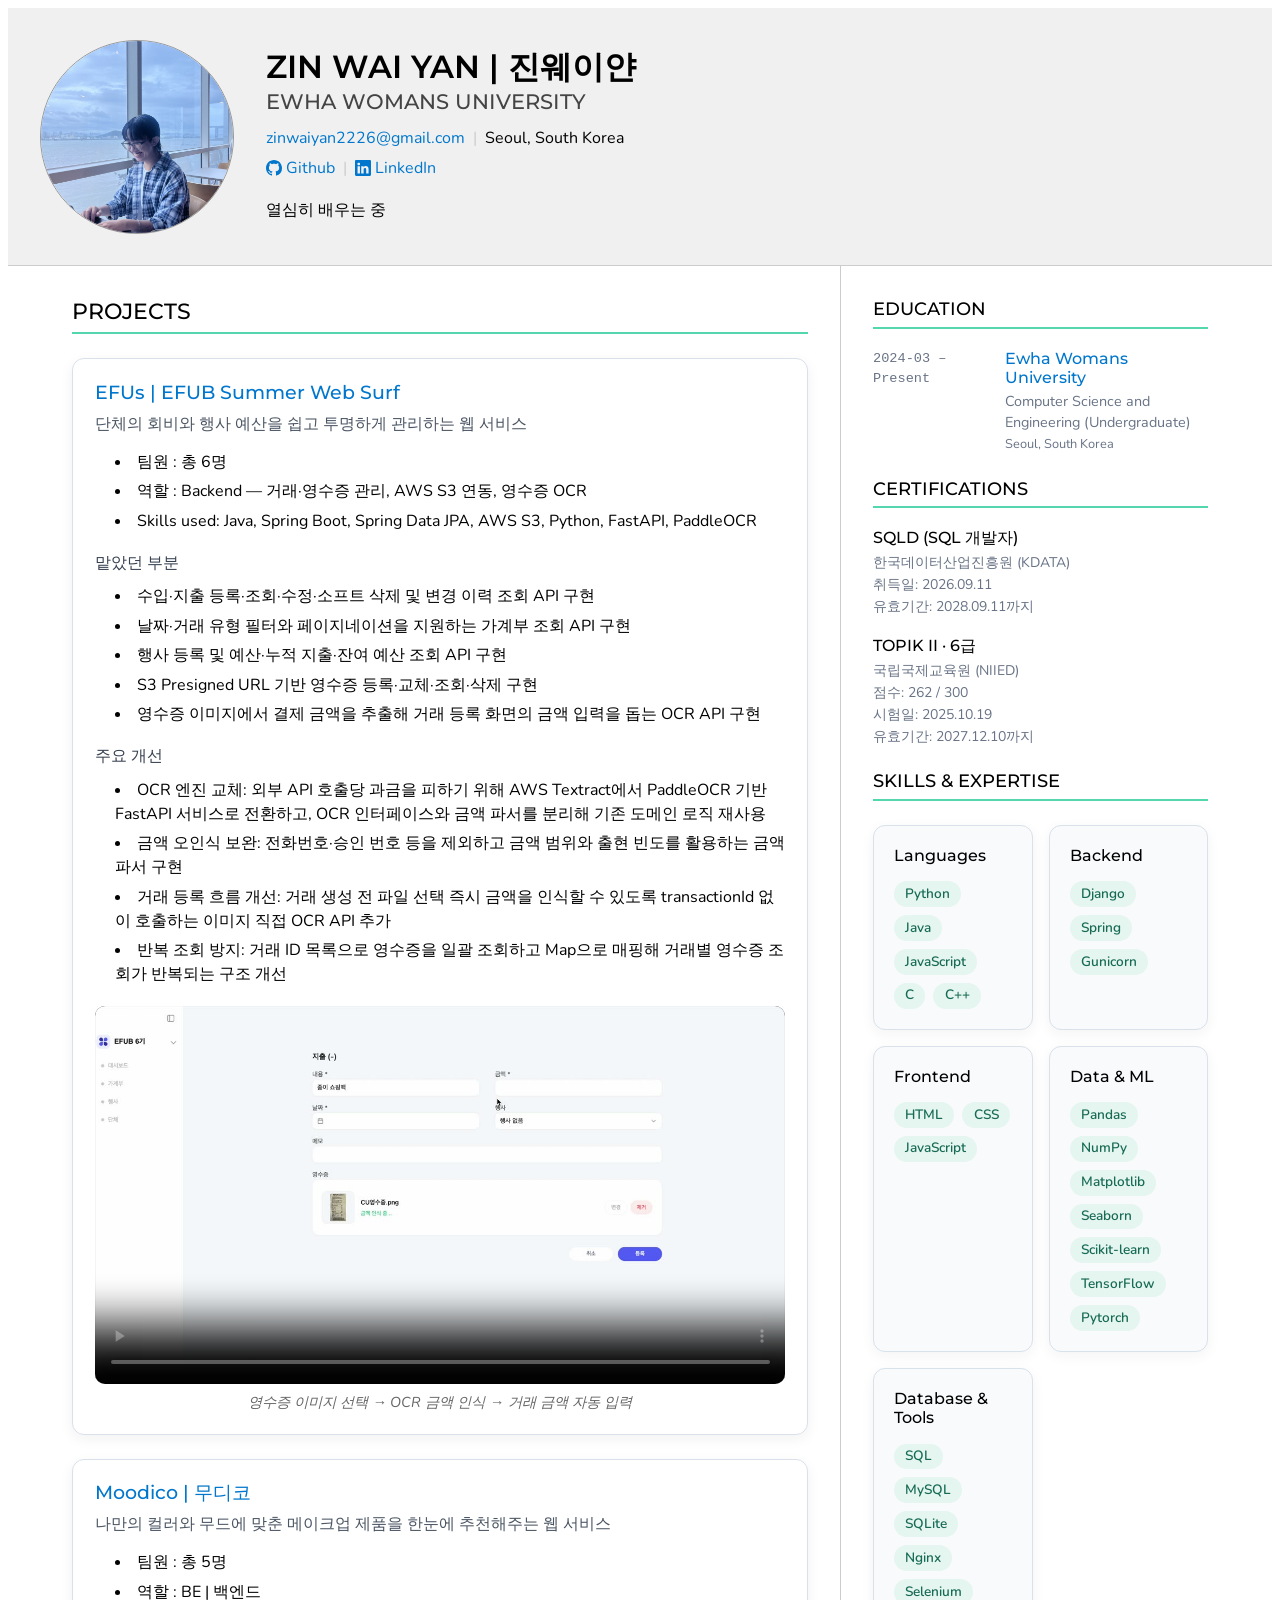
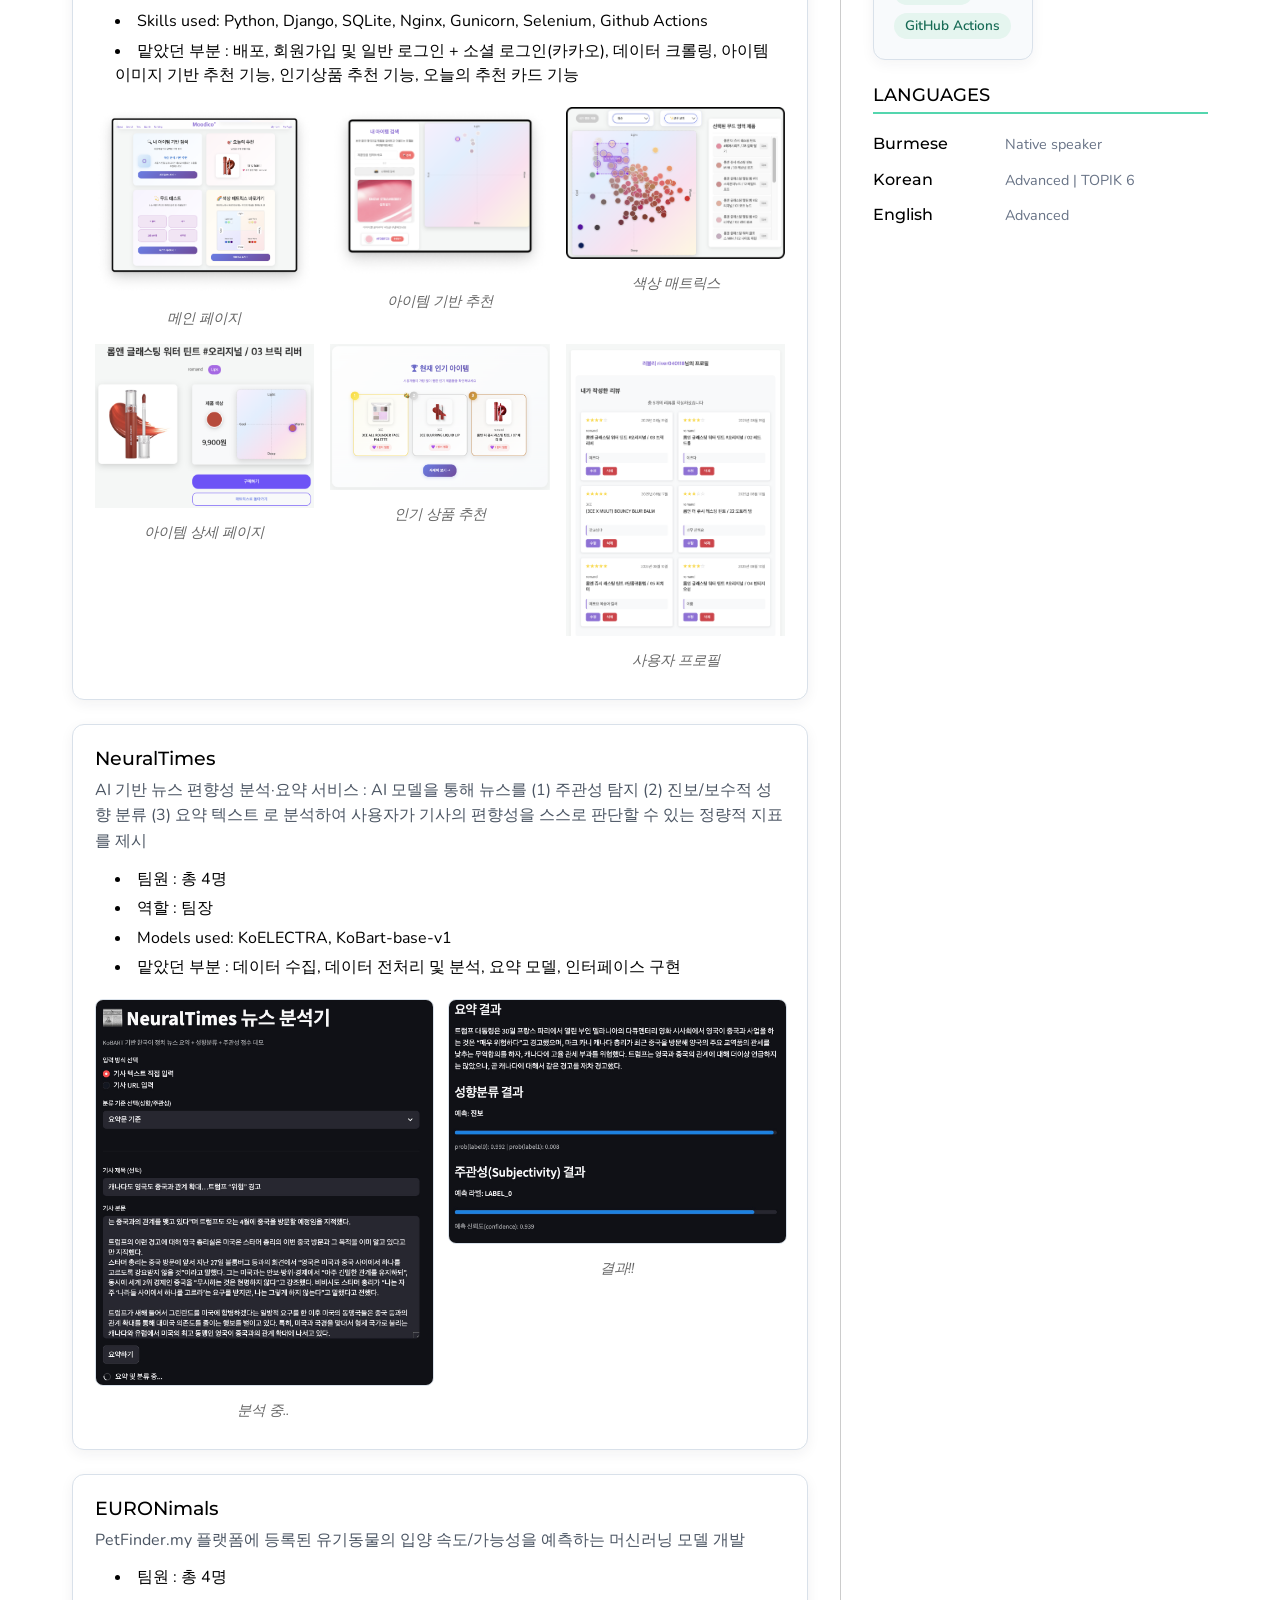
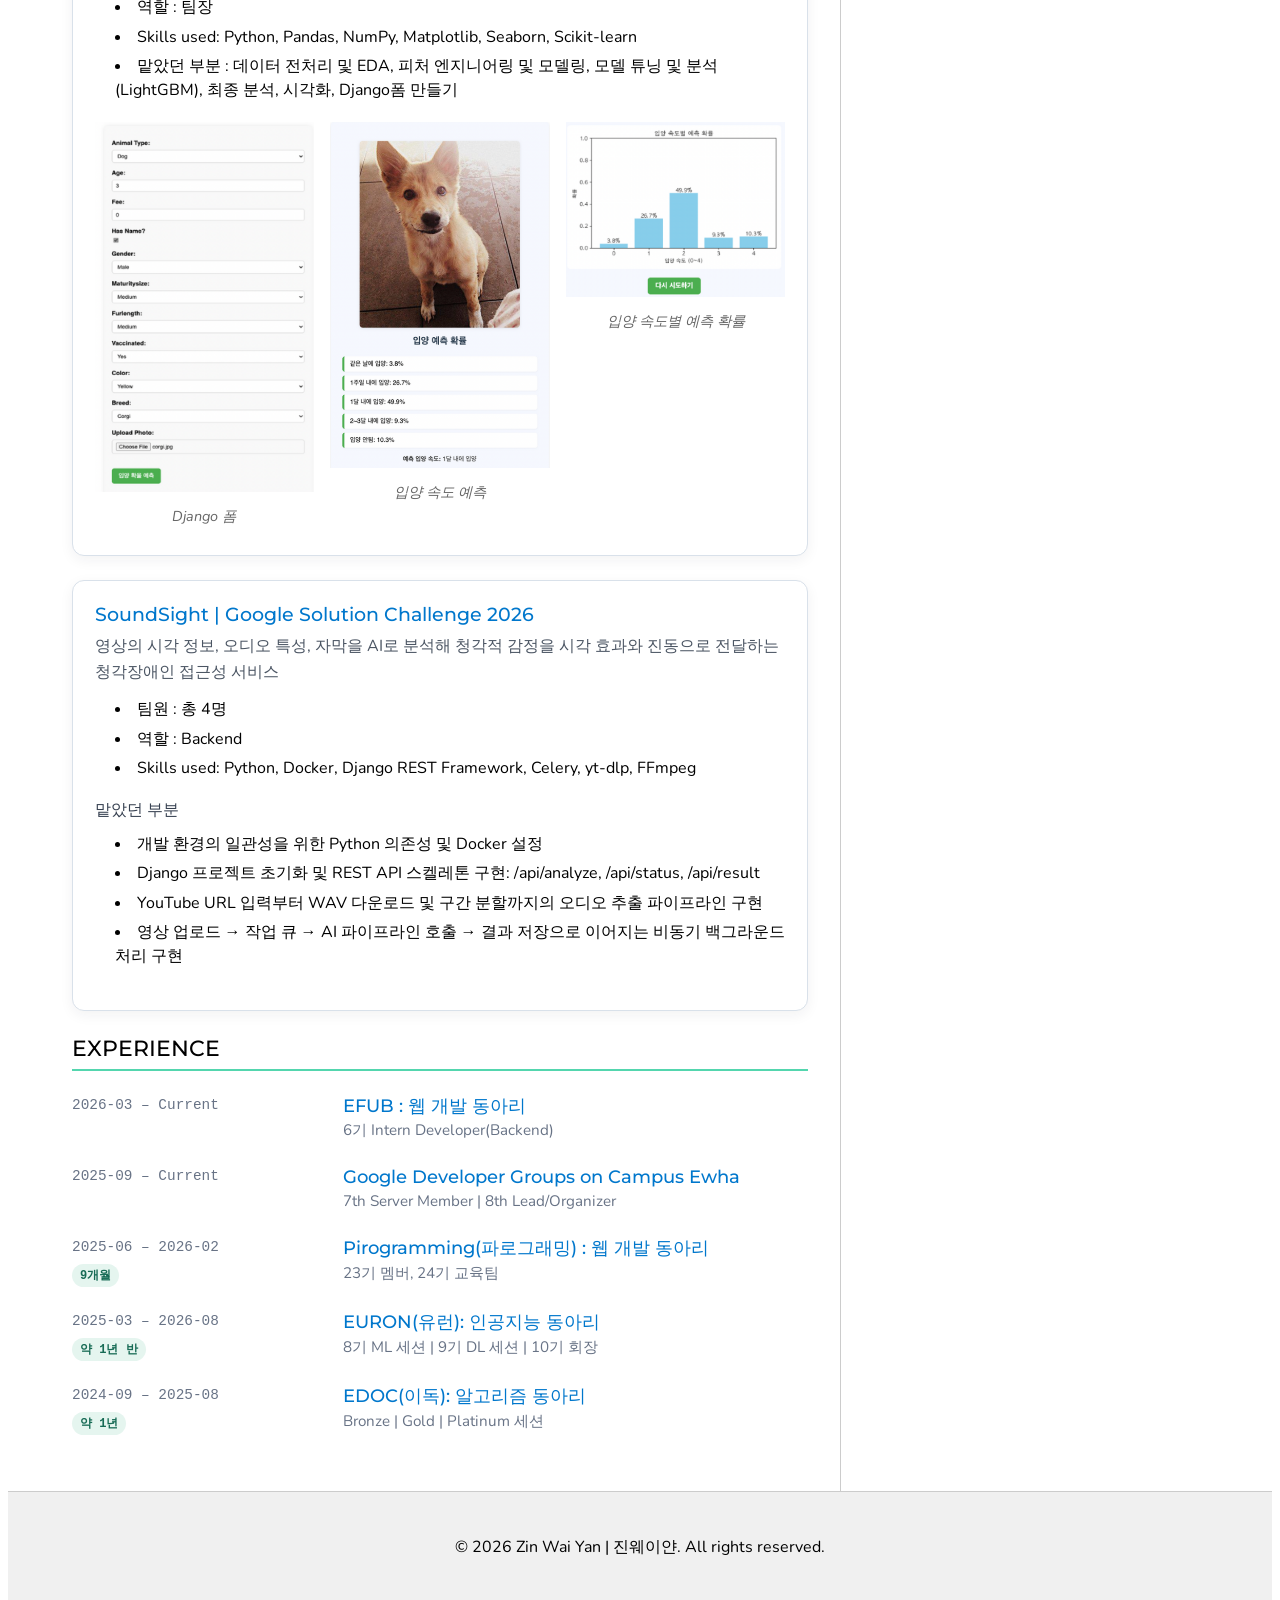
==== commit 022d7c0d: "Add certifications and EFUs project with OCR demo" ====
--- a/index.html
+++ b/index.html
@@ -58,32 +58,32 @@
     <header class="page-header">
       <div class="container">
         <div class="header-top flex-responsive">
-          
+
             <img class="header-image"
                  width="256"
                  height="256"
                  src="portfolio_media/profile.jpg?v=3"
                  alt="Zin Wai Yan | 진웨이얀 Profile Image" />
-          
+
           <div class="header-info">
             <h1>Zin Wai Yan | 진웨이얀</h1>
             <h2 class="header-label">Ewha Womans University</h2>
 
               <address>
                 <ul class="inline-list flex-responsive">
-                  
+
                     <li>
                       <a href="mailto:zinwaiyan2226@gmail.com">zinwaiyan2226@gmail.com</a>
                     </li>
-                  
-                  
+
+
                   <li>Seoul, South Korea</li>
                 </ul>
               </address>
-            
-            
+
+
               <ul class="inline-list flex-responsive">
-                
+
                   <li>
                     <a href="https://github.com/ZinYan"
                        rel="noopener noreferrer"
@@ -103,7 +103,7 @@
                       Github
                     </a>
                   </li>
-                
+
                   <li>
                     <a href="https://www.linkedin.com/in/zin-wai-yan-c0zy26022002/"
                        rel="noopener noreferrer"
@@ -125,7 +125,7 @@
                   </li>
 
               </ul>
-            
+
             <p class="header-summary">열심히 배우는 중</p>
           </div>
         </div>
@@ -136,35 +136,68 @@
       <div class="container">
         <main>
 
-            <section class="experience-section">
-              <h2 class="section-heading">Experience</h2>
-              <article class="experience-item"><div class="experience-period">2026-08 – 현재</div><div class="experience-details"><h3><a href="https://www.instagram.com/gdg.ewha?igsh=ZzJtMmdzamJ3aWVy">GDGoC Ewha Lead</a></h3><p class="experience-type">Google Developer Groups on Campus Ewha</p></div></article>
-              <article class="experience-item"><div class="experience-period">2026-03 – 현재</div><div class="experience-details"><h3><a href="https://www.instagram.com/ewha_efub?igsh=MW8yaXp4cGxzem56ag==">EFUB</a></h3><p class="experience-type">웹 개발 동아리</p></div></article>
-              <article class="experience-item"><div class="experience-period">2026-01 – 2026-08 <span class="duration-badge">8개월</span></div><div class="experience-details"><h3><a href="https://www.instagram.com/euronewha_official?igsh=MW04cmZrdXU3cmtndg==">EURON 회장</a></h3><p class="experience-type">인공지능 동아리</p></div></article>
-              <article class="experience-item"><div class="experience-period">2025-09 – 2026-06 <span class="duration-badge">10개월</span></div><div class="experience-details"><h3><a href="https://www.instagram.com/gdg.ewha?igsh=ZzJtMmdzamJ3aWVy">GDGoC Ewha Server Part</a></h3><p class="experience-type">Google Developer Groups on Campus Ewha</p></div></article>
-              <article class="experience-item"><div class="experience-period">2025-09 – 2026-02 <span class="duration-badge">6개월</span></div><div class="experience-details"><h3><a href="https://www.instagram.com/pirogramming_official?igsh=djZkaHlrbmgxb2du">Pirogramming 운영진 교육팀</a></h3><p class="experience-type">웹 개발 동아리</p></div></article>
-              <article class="experience-item"><div class="experience-period">2025-06 – 2025-08 <span class="duration-badge">3개월</span></div><div class="experience-details"><h3><a href="https://www.instagram.com/pirogramming_official?igsh=djZkaHlrbmgxb2du">Pirogramming</a></h3><p class="experience-type">웹 개발 동아리</p></div></article>
-              <article class="experience-item"><div class="experience-period">2025-03 – 2026-02 <span class="duration-badge">1년</span></div><div class="experience-details"><h3><a href="https://www.instagram.com/euronewha_official?igsh=MW04cmZrdXU3cmtndg==">EURON</a></h3><p class="experience-type">인공지능 동아리</p></div></article>
-              <article class="experience-item"><div class="experience-period">2024-09 – 2025-08 <span class="duration-badge">1년</span></div><div class="experience-details"><h3><a href="https://www.instagram.com/ewha_edoc?igsh=MTJzbm9vZ3NydjlnNw==">EDOC</a></h3><p class="experience-type">알고리즘 동아리</p></div></article>
-            </section>
-          
+
             <section class="projects-section">
               <h2 class="section-heading">Projects</h2>
+
                 <article class="project-card">
                   <h3>
-                    
+
+                      <a href="https://github.com/EFUB-SWS-Team1/EFUs-backend">EFUs | EFUB Summer Web Surf</a>
+
+                  </h3>
+                  <p>단체의 회비와 행사 예산을 쉽고 투명하게 관리하는 웹 서비스</p>
+
+                    <ul>
+                      <li>팀원 : 총 6명</li><li>역할 : Backend — 거래·영수증 관리, AWS S3 연동, 영수증 OCR</li><li>Skills used: Java, Spring Boot, Spring Data JPA, AWS S3, Python, FastAPI, PaddleOCR</li>
+                    </ul>
+
+
+                    <h4 class="project-subheading">맡았던 부분</h4>
+                    <ul>
+                      <li>수입·지출 등록·조회·수정·소프트 삭제 및 변경 이력 조회 API 구현</li><li>날짜·거래 유형 필터와 페이지네이션을 지원하는 가계부 조회 API 구현</li><li>행사 등록 및 예산·누적 지출·잔여 예산 조회 API 구현</li><li>S3 Presigned URL 기반 영수증 등록·교체·조회·삭제 구현</li><li>영수증 이미지에서 결제 금액을 추출해 거래 등록 화면의 금액 입력을 돕는 OCR API 구현</li>
+                    </ul>
+
+
+                    <h4 class="project-subheading">주요 개선</h4>
+                    <ul>
+                      <li>OCR 엔진 교체: 외부 API 호출당 과금을 피하기 위해 AWS Textract에서 PaddleOCR 기반 FastAPI 서비스로 전환하고, OCR 인터페이스와 금액 파서를 분리해 기존 도메인 로직 재사용</li><li>금액 오인식 보완: 전화번호·승인 번호 등을 제외하고 금액 범위와 출현 빈도를 활용하는 금액 파서 구현</li><li>거래 등록 흐름 개선: 거래 생성 전 파일 선택 즉시 금액을 인식할 수 있도록 transactionId 없이 호출하는 이미지 직접 OCR API 추가</li><li>반복 조회 방지: 거래 ID 목록으로 영수증을 일괄 조회하고 Map으로 매핑해 거래별 영수증 조회가 반복되는 구조 개선</li>
+                    </ul>
+
+
+                    <div class="project-videos">
+
+                        <figure class="project-video-wide">
+                          <video class="project-video" controls preload="metadata" playsinline poster="portfolio_media/transaction_ocr_poster.jpg">
+                            <source src="portfolio_media/transaction_ocr.mp4" type="video/mp4">
+                            Your browser does not support embedded videos.
+                          </video>
+                          <figcaption>영수증 이미지 선택 → OCR 금액 인식 → 거래 금액 자동 입력</figcaption>
+                        </figure>
+
+                    </div>
+
+
+                </article>
+
+                <article class="project-card">
+                  <h3>
+
                       <a href="https://github.com/pirogramming/Moodico">Moodico | 무디코</a>
-                    
+
                   </h3>
                   <p>나만의 컬러와 무드에 맞춘 메이크업 제품을 한눈에 추천해주는 웹 서비스 </p>
-                  
+
                     <ul>
                       <li>팀원 : 총 5명</li><li>역할 : BE | 백엔드</li><li>Skills used: Python, Django, SQLite, Nginx, Gunicorn, Selenium, Github Actions</li><li>맡았던 부분 : 배포, 회원가입 및 일반 로그인 + 소셜 로그인(카카오), 데이터 크롤링, 아이템 이미지 기반 추천 기능, 인기상품 추천 기능, 오늘의 추천 카드 기능</li>
                     </ul>
-                  
-                  
-                    <div class="gallery main-gallery">
-                      
+
+
+
+
+
+                    <div class="gallery main-gallery ">
+
                         <figure>
                           <img width="600"
                                height="338"
@@ -172,7 +205,7 @@
                                alt="메인 페이지">
                           <figcaption>메인 페이지</figcaption>
                         </figure>
-                      
+
                         <figure>
                           <img width="600"
                                height="338"
@@ -180,7 +213,7 @@
                                alt="아이템 기반 추천">
                           <figcaption>아이템 기반 추천</figcaption>
                         </figure>
-                      
+
                         <figure>
                           <img width="600"
                                height="338"
@@ -188,7 +221,7 @@
                                alt="색상 매트릭스">
                           <figcaption>색상 매트릭스</figcaption>
                         </figure>
-                      
+
                         <figure>
                           <img width="600"
                                height="338"
@@ -196,7 +229,7 @@
                                alt="아이템 상세 페이지">
                           <figcaption>아이템 상세 페이지</figcaption>
                         </figure>
-                      
+
                         <figure>
                           <img width="600"
                                height="338"
@@ -204,7 +237,7 @@
                                alt="인기 상품 추천">
                           <figcaption>인기 상품 추천</figcaption>
                         </figure>
-                      
+
                         <figure>
                           <img width="600"
                                height="338"
@@ -212,26 +245,29 @@
                                alt="사용자 프로필">
                           <figcaption>사용자 프로필</figcaption>
                         </figure>
-                      
-                    </div>
-                  
-                </article>
-              
+
+                    </div>
+
+                </article>
+
                 <article class="project-card">
                   <h3>
-                    
+
                       NeuralTimes
-                    
+
                   </h3>
                   <p>AI 기반 뉴스 편향성 분석·요약 서비스 : AI 모델을 통해 뉴스를 (1) 주관성 탐지 (2) 진보/보수적 성향 분류 (3) 요약 텍스트 로 분석하여 사용자가 기사의 편향성을 스스로 판단할 수 있는 정량적 지표를 제시</p>
-                  
+
                     <ul>
                       <li>팀원 : 총 4명</li><li>역할 : 팀장</li><li>Models used: KoELECTRA, KoBart-base-v1</li><li>맡았던 부분 : 데이터 수집, 데이터 전처리 및 분석, 요약 모델, 인터페이스 구현</li>
                     </ul>
-                  
-                  
+
+
+
+
+
                     <div class="gallery main-gallery neuraltimes-gallery">
-                      
+
                         <figure>
                           <img width="600"
                                height="338"
@@ -239,7 +275,7 @@
                                alt="분석 중..">
                           <figcaption>분석 중..</figcaption>
                         </figure>
-                      
+
                         <figure>
                           <img width="600"
                                height="338"
@@ -247,26 +283,29 @@
                                alt="결과!!">
                           <figcaption>결과!!</figcaption>
                         </figure>
-                      
-                    </div>
-                  
-                </article>
-              
+
+                    </div>
+
+                </article>
+
                 <article class="project-card">
                   <h3>
-                    
+
                       EURONimals
-                    
+
                   </h3>
                   <p>PetFinder.my 플랫폼에 등록된 유기동물의 입양 속도/가능성을 예측하는 머신러닝 모델 개발</p>
-                  
+
                     <ul>
                       <li>팀원 : 총 4명</li><li>역할 : 팀장</li><li>Skills used: Python, Pandas, NumPy, Matplotlib, Seaborn, Scikit-learn</li><li>맡았던 부분 : 데이터 전처리 및 EDA, 피처 엔지니어링 및 모델링, 모델 튜닝 및 분석(LightGBM), 최종 분석, 시각화, Django폼 만들기</li>
                     </ul>
-                  
-                  
-                    <div class="gallery main-gallery">
-                      
+
+
+
+
+
+                    <div class="gallery main-gallery ">
+
                         <figure>
                           <img width="600"
                                height="338"
@@ -274,7 +313,7 @@
                                alt="Django 폼">
                           <figcaption>Django 폼</figcaption>
                         </figure>
-                      
+
                         <figure>
                           <img width="600"
                                height="338"
@@ -282,7 +321,7 @@
                                alt="입양 속도 예측">
                           <figcaption>입양 속도 예측</figcaption>
                         </figure>
-                      
+
                         <figure>
                           <img width="600"
                                height="338"
@@ -290,103 +329,236 @@
                                alt="입양 속도별 예측 확률">
                           <figcaption>입양 속도별 예측 확률</figcaption>
                         </figure>
-                      
-                    </div>
-                  
+
+                    </div>
+
                 </article>
 
                 <article class="project-card">
-                  <h3><a href="https://github.com/ZinYan/2026-SolutionChallenge">SoundSight | Google Solution Challenge Demo Day</a></h3>
+                  <h3>
+
+                      <a href="https://github.com/ZinYan/2026-SolutionChallenge">SoundSight | Google Solution Challenge 2026</a>
+
+                  </h3>
                   <p>영상의 시각 정보, 오디오 특성, 자막을 AI로 분석해 청각적 감정을 시각 효과와 진동으로 전달하는 청각장애인 접근성 서비스</p>
-                  <ul>
-                    <li>팀원 : 총 4명</li>
-                    <li>역할 : Backend</li>
-                    <li>Skills used: Python, Docker, Django REST Framework, Celery, yt-dlp, FFmpeg</li>
-                  </ul>
-                  <h4 class="project-subheading">맡았던 부분</h4>
-                  <ul>
-                    <li>개발 환경의 일관성을 위한 Python 의존성 및 Docker 설정</li>
-                    <li>Django 프로젝트 초기화 및 REST API 스켈레톤 구현</li>
-                    <li>YouTube URL 입력부터 WAV 다운로드 및 구간 분할까지의 오디오 추출 파이프라인 구현</li>
-                    <li>영상 업로드 → 작업 큐 → AI 파이프라인 호출 → 결과 저장으로 이어지는 비동기 백그라운드 처리 구현</li>
-                  </ul>
-                  <div class="gallery main-gallery soundsight-gallery">
-                    <figure>
-                      <img width="443" height="960" src="portfolio_media/soundsight_01.jpg" alt="URL 입력 화면">
-                      <figcaption>URL 입력 화면</figcaption>
-                    </figure>
-                    <figure>
-                      <img width="443" height="960" src="portfolio_media/soundsight_02.jpg" alt="분석 진행 화면">
-                      <figcaption>분석 진행 화면</figcaption>
-                    </figure>
-                    <figure>
-                      <img width="886" height="410" src="portfolio_media/soundsight_04.jpg" alt="배경 비네팅으로 감정을 시각화한 영상 재생 화면">
-                      <figcaption>배경 비네팅으로 감정을 시각화한 영상 재생 화면</figcaption>
-                    </figure>
-                  </div>
+
+                    <ul>
+                      <li>팀원 : 총 4명</li><li>역할 : Backend</li><li>Skills used: Python, Docker, Django REST Framework, Celery, yt-dlp, FFmpeg</li>
+                    </ul>
+
+
+                    <h4 class="project-subheading">맡았던 부분</h4>
+                    <ul>
+                      <li>개발 환경의 일관성을 위한 Python 의존성 및 Docker 설정</li><li>Django 프로젝트 초기화 및 REST API 스켈레톤 구현: /api/analyze, /api/status, /api/result</li><li>YouTube URL 입력부터 WAV 다운로드 및 구간 분할까지의 오디오 추출 파이프라인 구현</li><li>영상 업로드 → 작업 큐 → AI 파이프라인 호출 → 결과 저장으로 이어지는 비동기 백그라운드 처리 구현</li>
+                    </ul>
+
+
+
+
                 </article>
 
             </section>
 
 
 
-
-
-
-          
+            <section class="experience-section">
+              <h2 class="section-heading">Experience</h2>
+
+                <article class="experience-item">
+                  <div class="experience-period">
+                    2026-03 – Current
+
+                  </div>
+                  <div class="experience-details">
+                    <h3>
+                      <a href="https://www.instagram.com/ewha_efub?igsh=MW8yaXp4cGxzem56ag==">EFUB : 웹 개발 동아리</a>
+                    </h3>
+                    <p class="experience-type">6기 Intern Developer(Backend)</p>
+
+
+                  </div>
+                </article>
+
+                <article class="experience-item">
+                  <div class="experience-period">
+                    2025-09 – Current
+
+                  </div>
+                  <div class="experience-details">
+                    <h3>
+                      <a href="https://www.instagram.com/gdg.ewha?igsh=ZzJtMmdzamJ3aWVy">Google Developer Groups on Campus Ewha</a>
+                    </h3>
+                    <p class="experience-type">7th Server Member | 8th Lead/Organizer</p>
+
+
+                  </div>
+                </article>
+
+                <article class="experience-item">
+                  <div class="experience-period">
+                    2025-06 – 2026-02
+                    <span class="duration-badge">9개월</span>
+                  </div>
+                  <div class="experience-details">
+                    <h3>
+                      <a href="https://www.instagram.com/pirogramming_official?igsh=djZkaHlrbmgxb2du">Pirogramming(파로그래밍) : 웹 개발 동아리</a>
+                    </h3>
+                    <p class="experience-type">23기 멤버, 24기 교육팀</p>
+
+
+                  </div>
+                </article>
+
+                <article class="experience-item">
+                  <div class="experience-period">
+                    2025-03 – 2026-08
+                    <span class="duration-badge">약 1년 반</span>
+                  </div>
+                  <div class="experience-details">
+                    <h3>
+                      <a href="https://www.instagram.com/euronewha_official?igsh=MW04cmZrdXU3cmtndg==">EURON(유런): 인공지능 동아리</a>
+                    </h3>
+                    <p class="experience-type">8기 ML 세션 | 9기 DL 세션 | 10기 회장</p>
+
+
+                  </div>
+                </article>
+
+                <article class="experience-item">
+                  <div class="experience-period">
+                    2024-09 – 2025-08
+                    <span class="duration-badge">약 1년</span>
+                  </div>
+                  <div class="experience-details">
+                    <h3>
+                      <a href="https://www.instagram.com/ewha_edoc?igsh=MTJzbm9vZ3NydjlnNw==">EDOC(이독): 알고리즘 동아리</a>
+                    </h3>
+                    <p class="experience-type">Bronze | Gold | Platinum 세션</p>
+
+
+                  </div>
+                </article>
+
+            </section>
+
+
+
+
+
         </main>
 
         <!-- Sidebar Section -->
         <aside>
-          
+
             <section class="education-section">
               <h2 class="section-heading">Education</h2>
-              
+
                 <article class="education-item">
-                  <div class="education-period">2024-03 – 현재</div>
+                  <div class="education-period">2024-03 – Present</div>
                   <div class="education-details">
-                    <h3><a href="https://ewha.ac.kr">Ewha Womans University</a></h3>
+                    <h3>
+                      <a href="https://ewha.ac.kr">Ewha Womans University</a>
+                    </h3>
                     <p class="education-degree">Computer Science and Engineering (Undergraduate)</p>
                     <p class="education-location">Seoul, South Korea</p>
-                  </div>
-                </article>
-              
+
+
+                  </div>
+                </article>
+
             </section>
-          
+
+
+
+            <section class="certifications-section">
+              <h2 class="section-heading">Certifications</h2>
+
+                <article class="certification-item">
+                  <h3>SQLD (SQL 개발자)</h3>
+                  <p>한국데이터산업진흥원 (KDATA)</p>
+
+                  <p>취득일: 2026.09.11</p>
+                  <p>유효기간: 2028.09.11까지</p>
+                </article>
+
+                <article class="certification-item">
+                  <h3>TOPIK II · 6급</h3>
+                  <p>국립국제교육원 (NIIED)</p>
+                  <p>점수: 262 / 300</p>
+                  <p>시험일: 2025.10.19</p>
+                  <p>유효기간: 2027.12.10까지</p>
+                </article>
+
+            </section>
+
+
+
+            <section class="skills-section">
+              <h2 class="section-heading">Skills &amp; Expertise</h2>
+              <div class="skills-grid">
+
+                  <article class="skill-card">
+                    <h3>Languages</h3>
+                    <div class="skill-tags">
+                      <span class="skill-tag">Python</span><span class="skill-tag">Java</span><span class="skill-tag">JavaScript</span><span class="skill-tag">C</span><span class="skill-tag">C++</span>
+                    </div>
+                  </article>
+
+                  <article class="skill-card">
+                    <h3>Backend</h3>
+                    <div class="skill-tags">
+                      <span class="skill-tag">Django</span><span class="skill-tag">Spring</span><span class="skill-tag">Gunicorn</span>
+                    </div>
+                  </article>
+
+                  <article class="skill-card">
+                    <h3>Frontend</h3>
+                    <div class="skill-tags">
+                      <span class="skill-tag">HTML</span><span class="skill-tag">CSS</span><span class="skill-tag">JavaScript</span>
+                    </div>
+                  </article>
+
+                  <article class="skill-card">
+                    <h3>Data &amp; ML</h3>
+                    <div class="skill-tags">
+                      <span class="skill-tag">Pandas</span><span class="skill-tag">NumPy</span><span class="skill-tag">Matplotlib</span><span class="skill-tag">Seaborn</span><span class="skill-tag">Scikit-learn</span><span class="skill-tag">TensorFlow</span><span class="skill-tag">Pytorch</span>
+                    </div>
+                  </article>
+
+                  <article class="skill-card">
+                    <h3>Database &amp; Tools</h3>
+                    <div class="skill-tags">
+                      <span class="skill-tag">SQL</span><span class="skill-tag">MySQL</span><span class="skill-tag">SQLite</span><span class="skill-tag">Nginx</span><span class="skill-tag">Selenium</span><span class="skill-tag">GitHub Actions</span>
+                    </div>
+                  </article>
+
+              </div>
+            </section>
+
+
+
             <section class="languages-section">
               <h2 class="section-heading">Languages</h2>
               <div class="languages-list">
-                
+
                   <article class="language-item">
                     <h3>Burmese</h3>
                     <p>Native speaker</p>
                   </article>
-                
+
                   <article class="language-item">
                     <h3>Korean</h3>
                     <p>Advanced | TOPIK 6</p>
                   </article>
-                
+
                   <article class="language-item">
                     <h3>English</h3>
-                    <p>Advanced | C1 | IELTS 7.5</p>
-                  </article>
-                
+                    <p>Advanced</p>
+                  </article>
+
               </div>
             </section>
-          
-            <section class="skills-section">
-              <h2 class="section-heading">Skills &amp; Expertise</h2>
-              <div class="skills-grid">
-                <article class="skill-card"><h3>Languages</h3><div class="skill-tags"><span class="skill-tag">Python</span><span class="skill-tag">Java</span><span class="skill-tag">C</span><span class="skill-tag">C++</span><span class="skill-tag">JavaScript</span></div></article>
-                <article class="skill-card"><h3>Backend</h3><div class="skill-tags"><span class="skill-tag">Django</span><span class="skill-tag">Spring</span><span class="skill-tag">FastAPI</span></div></article>
-                <article class="skill-card"><h3>Data &amp; ML</h3><div class="skill-tags"><span class="skill-tag">Pandas</span><span class="skill-tag">NumPy</span><span class="skill-tag">Matplotlib</span><span class="skill-tag">Seaborn</span><span class="skill-tag">Scikit-learn</span></div></article>
-                <article class="skill-card"><h3>Database</h3><div class="skill-tags"><span class="skill-tag">MySQL</span></div></article>
-                <article class="skill-card"><h3>DevOps</h3><div class="skill-tags"><span class="skill-tag">Docker</span><span class="skill-tag">AWS</span><span class="skill-tag">GitHub Actions</span></div></article>
-                <article class="skill-card"><h3>Tools</h3><div class="skill-tags"><span class="skill-tag">Git</span><span class="skill-tag">VS Code</span><span class="skill-tag">IntelliJ IDEA</span></div></article>
-              </div>
-            </section>
-          
+
 
         </aside>
       </div>
--- a/css/main.css
+++ b/css/main.css
@@ -279,6 +279,7 @@
   line-height: 1.5;
 }
 
+.certifications-section .section-heading,
 .education-section .section-heading,
 .languages-section .section-heading {
   display: block;
@@ -289,6 +290,8 @@
   text-align: left;
 }
 
+.certifications-section .section-heading::before,
+.certifications-section .section-heading::after,
 .education-section .section-heading::before,
 .education-section .section-heading::after,
 .languages-section .section-heading::before,
@@ -783,3 +786,11 @@
     print-color-adjust: exact !important;
   }
 }
+
+.certification-item { margin-bottom: 1.25rem; }
+.certification-item h3 { margin: 0 0 0.35rem; }
+.certification-item p { margin: 0.2rem 0; color: #687386; font-size: 0.875rem; }
+
+.project-videos figure.project-video-wide {
+  width: 100%;
+}
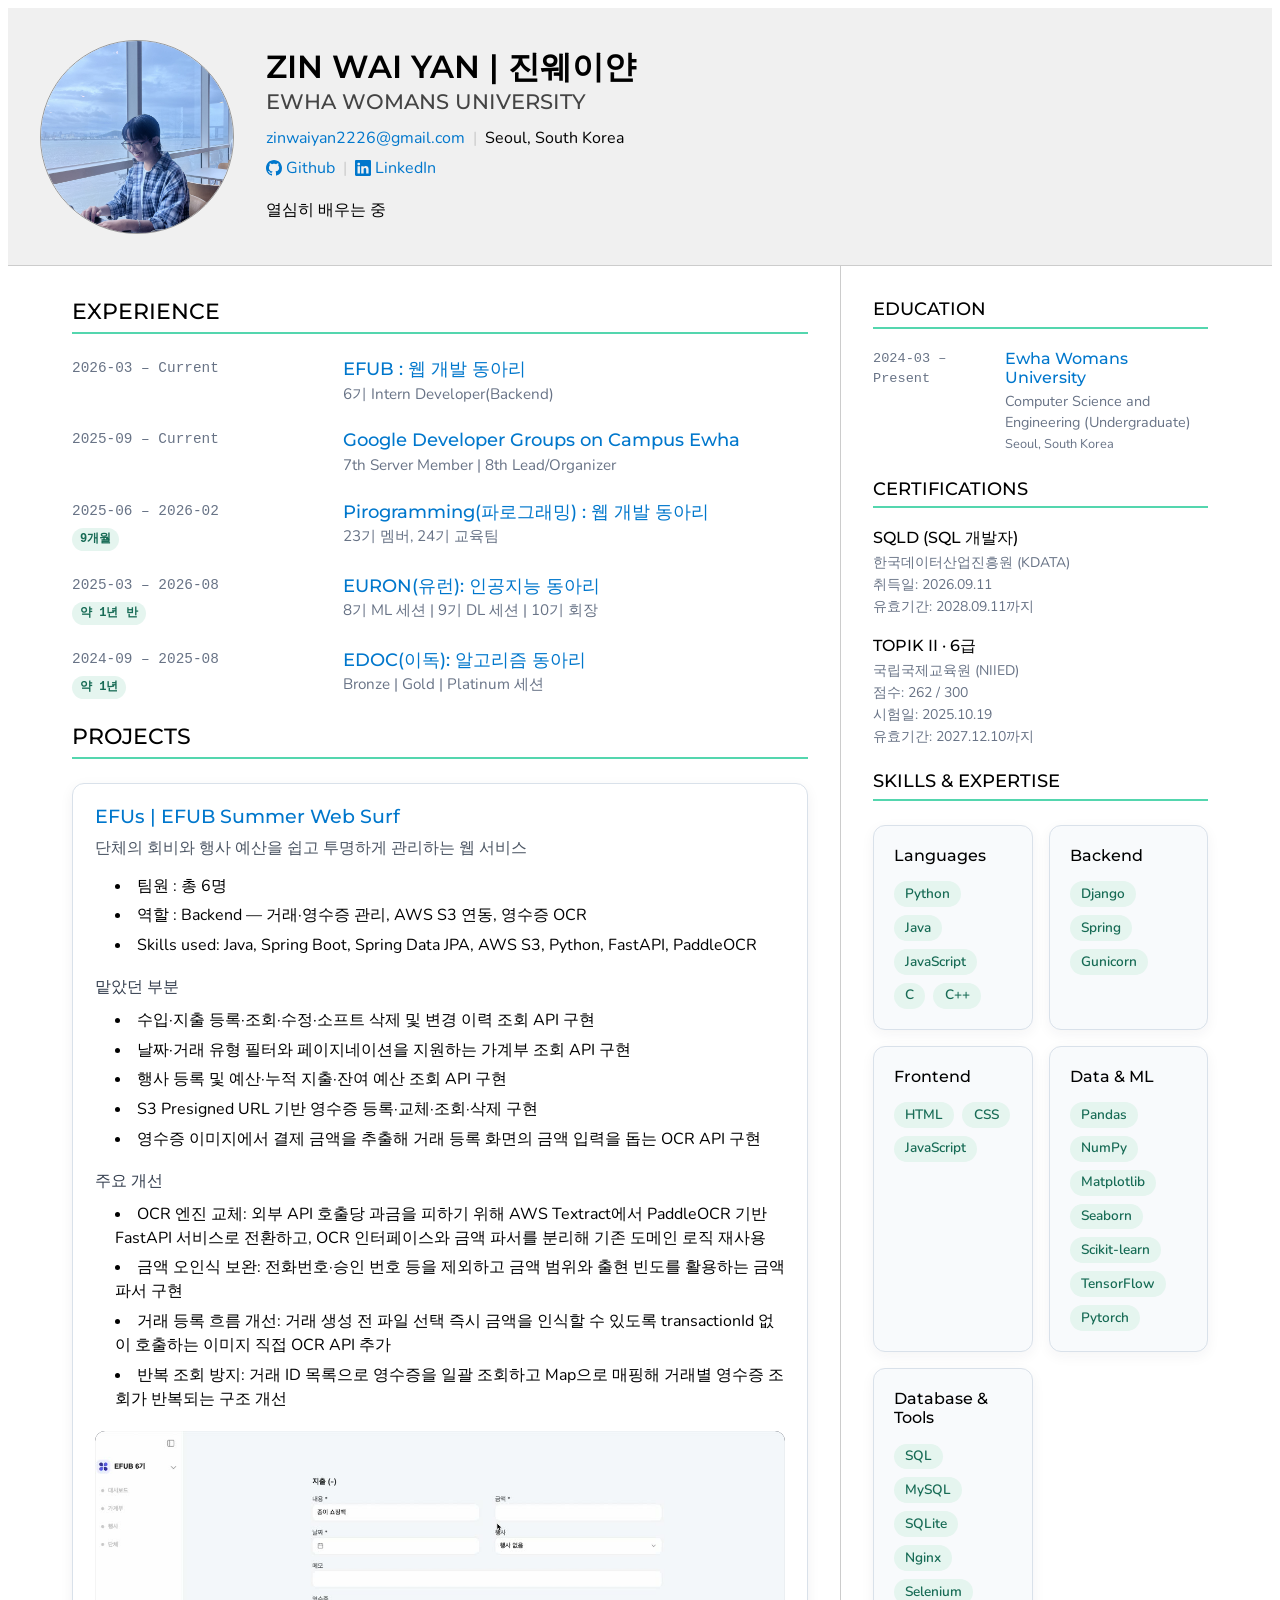
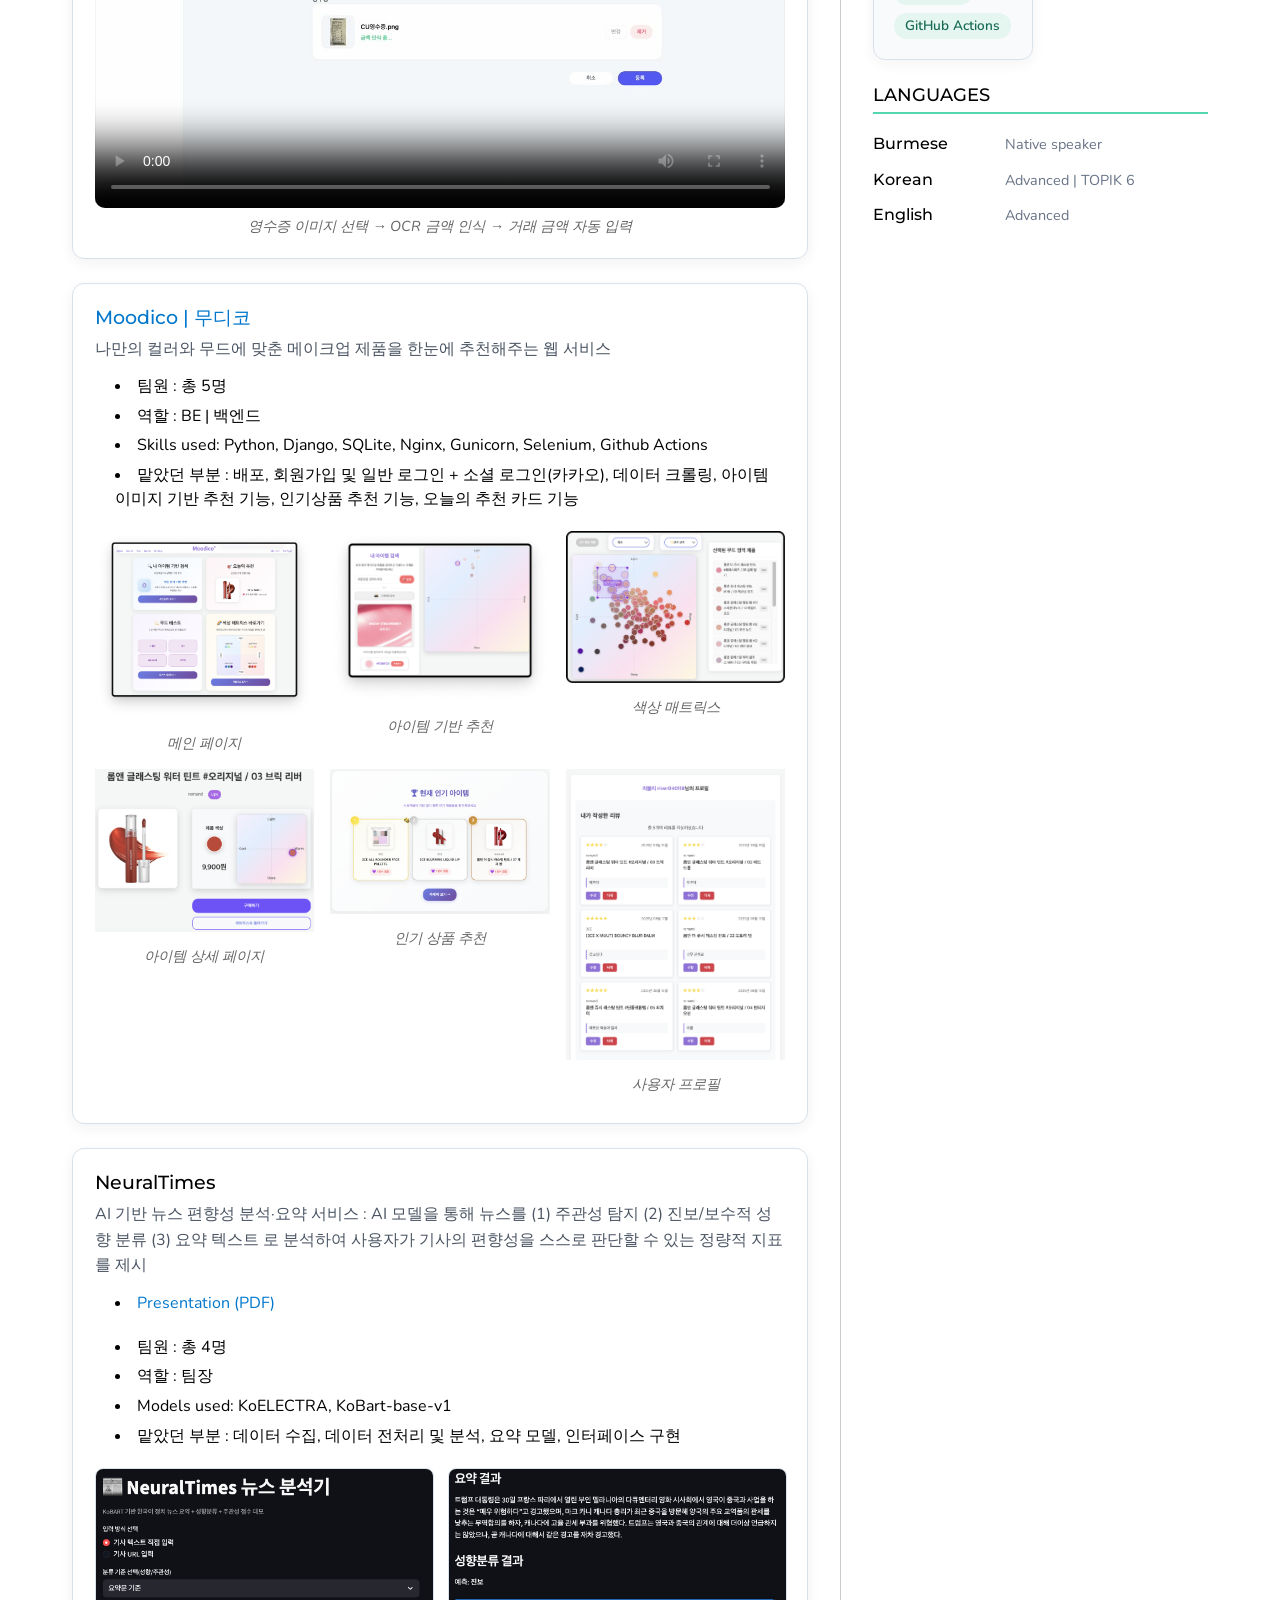
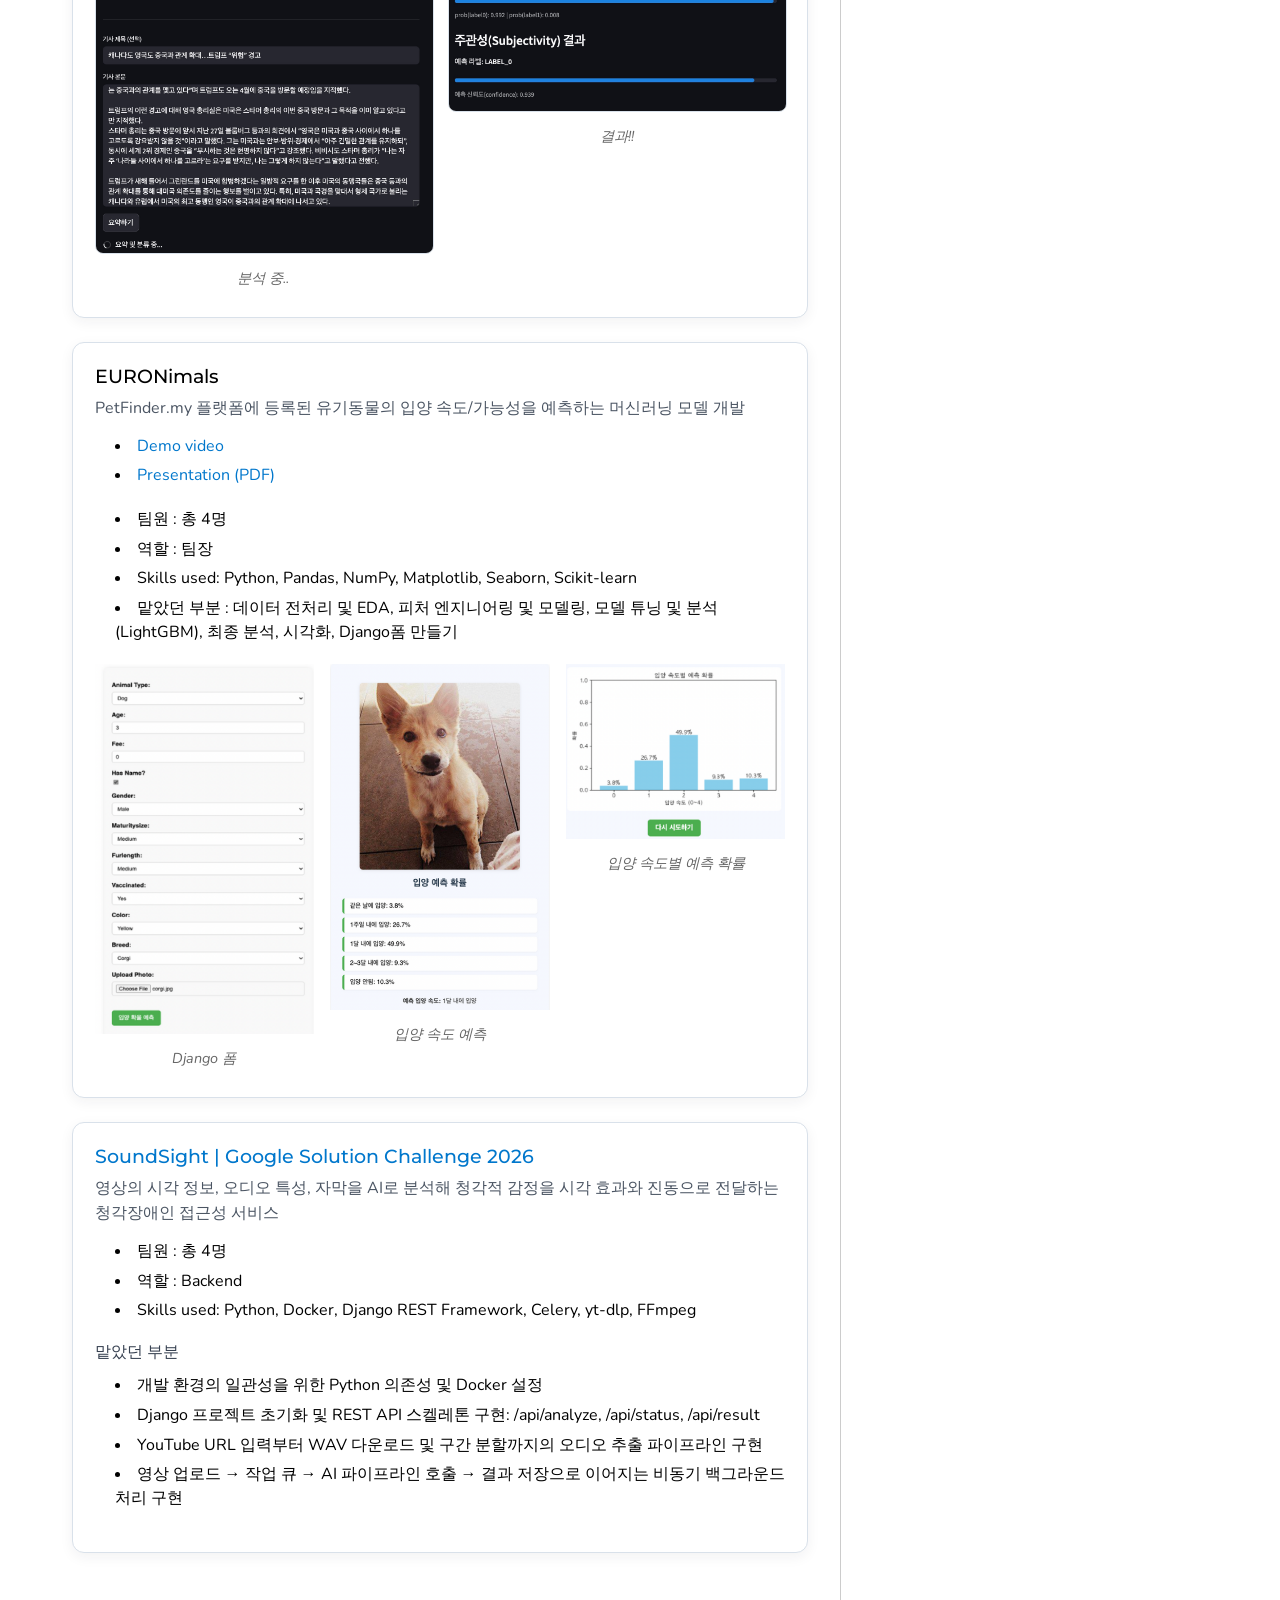
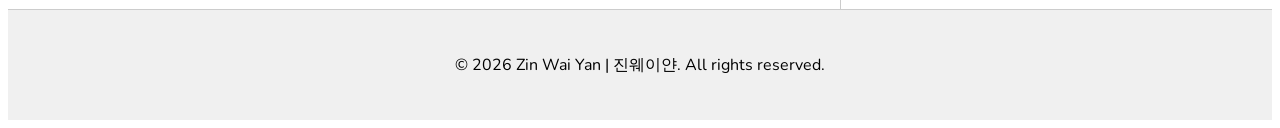
==== commit 5bc7f5af: "Show experience before projects and add project resource links" ====
--- a/index.html
+++ b/index.html
@@ -137,6 +137,88 @@
         <main>
 
 
+            <section class="experience-section">
+              <h2 class="section-heading">Experience</h2>
+
+                <article class="experience-item">
+                  <div class="experience-period">
+                    2026-03 – Current
+
+                  </div>
+                  <div class="experience-details">
+                    <h3>
+                      <a href="https://www.instagram.com/ewha_efub?igsh=MW8yaXp4cGxzem56ag==">EFUB : 웹 개발 동아리</a>
+                    </h3>
+                    <p class="experience-type">6기 Intern Developer(Backend)</p>
+
+
+                  </div>
+                </article>
+
+                <article class="experience-item">
+                  <div class="experience-period">
+                    2025-09 – Current
+
+                  </div>
+                  <div class="experience-details">
+                    <h3>
+                      <a href="https://www.instagram.com/gdg.ewha?igsh=ZzJtMmdzamJ3aWVy">Google Developer Groups on Campus Ewha</a>
+                    </h3>
+                    <p class="experience-type">7th Server Member | 8th Lead/Organizer</p>
+
+
+                  </div>
+                </article>
+
+                <article class="experience-item">
+                  <div class="experience-period">
+                    2025-06 – 2026-02
+                    <span class="duration-badge">9개월</span>
+                  </div>
+                  <div class="experience-details">
+                    <h3>
+                      <a href="https://www.instagram.com/pirogramming_official?igsh=djZkaHlrbmgxb2du">Pirogramming(파로그래밍) : 웹 개발 동아리</a>
+                    </h3>
+                    <p class="experience-type">23기 멤버, 24기 교육팀</p>
+
+
+                  </div>
+                </article>
+
+                <article class="experience-item">
+                  <div class="experience-period">
+                    2025-03 – 2026-08
+                    <span class="duration-badge">약 1년 반</span>
+                  </div>
+                  <div class="experience-details">
+                    <h3>
+                      <a href="https://www.instagram.com/euronewha_official?igsh=MW04cmZrdXU3cmtndg==">EURON(유런): 인공지능 동아리</a>
+                    </h3>
+                    <p class="experience-type">8기 ML 세션 | 9기 DL 세션 | 10기 회장</p>
+
+
+                  </div>
+                </article>
+
+                <article class="experience-item">
+                  <div class="experience-period">
+                    2024-09 – 2025-08
+                    <span class="duration-badge">약 1년</span>
+                  </div>
+                  <div class="experience-details">
+                    <h3>
+                      <a href="https://www.instagram.com/ewha_edoc?igsh=MTJzbm9vZ3NydjlnNw==">EDOC(이독): 알고리즘 동아리</a>
+                    </h3>
+                    <p class="experience-type">Bronze | Gold | Platinum 세션</p>
+
+
+                  </div>
+                </article>
+
+            </section>
+
+
+
             <section class="projects-section">
               <h2 class="section-heading">Projects</h2>
 
@@ -147,6 +229,8 @@
 
                   </h3>
                   <p>단체의 회비와 행사 예산을 쉽고 투명하게 관리하는 웹 서비스</p>
+
+
 
                     <ul>
                       <li>팀원 : 총 6명</li><li>역할 : Backend — 거래·영수증 관리, AWS S3 연동, 영수증 OCR</li><li>Skills used: Java, Spring Boot, Spring Data JPA, AWS S3, Python, FastAPI, PaddleOCR</li>
@@ -188,6 +272,8 @@
                   </h3>
                   <p>나만의 컬러와 무드에 맞춘 메이크업 제품을 한눈에 추천해주는 웹 서비스 </p>
 
+
+
                     <ul>
                       <li>팀원 : 총 5명</li><li>역할 : BE | 백엔드</li><li>Skills used: Python, Django, SQLite, Nginx, Gunicorn, Selenium, Github Actions</li><li>맡았던 부분 : 배포, 회원가입 및 일반 로그인 + 소셜 로그인(카카오), 데이터 크롤링, 아이템 이미지 기반 추천 기능, 인기상품 추천 기능, 오늘의 추천 카드 기능</li>
                     </ul>
@@ -258,6 +344,14 @@
                   </h3>
                   <p>AI 기반 뉴스 편향성 분석·요약 서비스 : AI 모델을 통해 뉴스를 (1) 주관성 탐지 (2) 진보/보수적 성향 분류 (3) 요약 텍스트 로 분석하여 사용자가 기사의 편향성을 스스로 판단할 수 있는 정량적 지표를 제시</p>
 
+                    <ul class="project-resource-links">
+
+                        <li><a href="https://github.com/Ewha-Euron/EURON-PROJECT-/blob/master/9%EA%B8%B0/Euron%209th%20%ED%94%84%EB%A1%9C%EC%A0%9D%ED%8A%B8%20%EB%B0%9C%ED%91%9C.pdf" target="_blank" rel="noopener noreferrer">Presentation (PDF)</a></li>
+
+                    </ul>
+
+
+
                     <ul>
                       <li>팀원 : 총 4명</li><li>역할 : 팀장</li><li>Models used: KoELECTRA, KoBart-base-v1</li><li>맡았던 부분 : 데이터 수집, 데이터 전처리 및 분석, 요약 모델, 인터페이스 구현</li>
                     </ul>
@@ -296,6 +390,16 @@
                   </h3>
                   <p>PetFinder.my 플랫폼에 등록된 유기동물의 입양 속도/가능성을 예측하는 머신러닝 모델 개발</p>
 
+                    <ul class="project-resource-links">
+
+                        <li><a href="https://github.com/Ewha-Euron/EURON-PROJECT-/blob/master/8%EA%B8%B0/%5BML%5D%20EURONimals.mov" target="_blank" rel="noopener noreferrer">Demo video</a></li>
+
+                        <li><a href="https://github.com/Ewha-Euron/EURON-PROJECT-/blob/master/8%EA%B8%B0/%5BML%5D%20EURONimals_%EB%B0%9C%ED%91%9C%EC%9E%90%EB%A3%8C.pdf" target="_blank" rel="noopener noreferrer">Presentation (PDF)</a></li>
+
+                    </ul>
+
+
+
                     <ul>
                       <li>팀원 : 총 4명</li><li>역할 : 팀장</li><li>Skills used: Python, Pandas, NumPy, Matplotlib, Seaborn, Scikit-learn</li><li>맡았던 부분 : 데이터 전처리 및 EDA, 피처 엔지니어링 및 모델링, 모델 튜닝 및 분석(LightGBM), 최종 분석, 시각화, Django폼 만들기</li>
                     </ul>
@@ -342,6 +446,8 @@
                   </h3>
                   <p>영상의 시각 정보, 오디오 특성, 자막을 AI로 분석해 청각적 감정을 시각 효과와 진동으로 전달하는 청각장애인 접근성 서비스</p>
 
+
+
                     <ul>
                       <li>팀원 : 총 4명</li><li>역할 : Backend</li><li>Skills used: Python, Docker, Django REST Framework, Celery, yt-dlp, FFmpeg</li>
                     </ul>
@@ -355,88 +461,6 @@
 
 
 
-                </article>
-
-            </section>
-
-
-
-            <section class="experience-section">
-              <h2 class="section-heading">Experience</h2>
-
-                <article class="experience-item">
-                  <div class="experience-period">
-                    2026-03 – Current
-
-                  </div>
-                  <div class="experience-details">
-                    <h3>
-                      <a href="https://www.instagram.com/ewha_efub?igsh=MW8yaXp4cGxzem56ag==">EFUB : 웹 개발 동아리</a>
-                    </h3>
-                    <p class="experience-type">6기 Intern Developer(Backend)</p>
-
-
-                  </div>
-                </article>
-
-                <article class="experience-item">
-                  <div class="experience-period">
-                    2025-09 – Current
-
-                  </div>
-                  <div class="experience-details">
-                    <h3>
-                      <a href="https://www.instagram.com/gdg.ewha?igsh=ZzJtMmdzamJ3aWVy">Google Developer Groups on Campus Ewha</a>
-                    </h3>
-                    <p class="experience-type">7th Server Member | 8th Lead/Organizer</p>
-
-
-                  </div>
-                </article>
-
-                <article class="experience-item">
-                  <div class="experience-period">
-                    2025-06 – 2026-02
-                    <span class="duration-badge">9개월</span>
-                  </div>
-                  <div class="experience-details">
-                    <h3>
-                      <a href="https://www.instagram.com/pirogramming_official?igsh=djZkaHlrbmgxb2du">Pirogramming(파로그래밍) : 웹 개발 동아리</a>
-                    </h3>
-                    <p class="experience-type">23기 멤버, 24기 교육팀</p>
-
-
-                  </div>
-                </article>
-
-                <article class="experience-item">
-                  <div class="experience-period">
-                    2025-03 – 2026-08
-                    <span class="duration-badge">약 1년 반</span>
-                  </div>
-                  <div class="experience-details">
-                    <h3>
-                      <a href="https://www.instagram.com/euronewha_official?igsh=MW04cmZrdXU3cmtndg==">EURON(유런): 인공지능 동아리</a>
-                    </h3>
-                    <p class="experience-type">8기 ML 세션 | 9기 DL 세션 | 10기 회장</p>
-
-
-                  </div>
-                </article>
-
-                <article class="experience-item">
-                  <div class="experience-period">
-                    2024-09 – 2025-08
-                    <span class="duration-badge">약 1년</span>
-                  </div>
-                  <div class="experience-details">
-                    <h3>
-                      <a href="https://www.instagram.com/ewha_edoc?igsh=MTJzbm9vZ3NydjlnNw==">EDOC(이독): 알고리즘 동아리</a>
-                    </h3>
-                    <p class="experience-type">Bronze | Gold | Platinum 세션</p>
-
-
-                  </div>
                 </article>
 
             </section>
